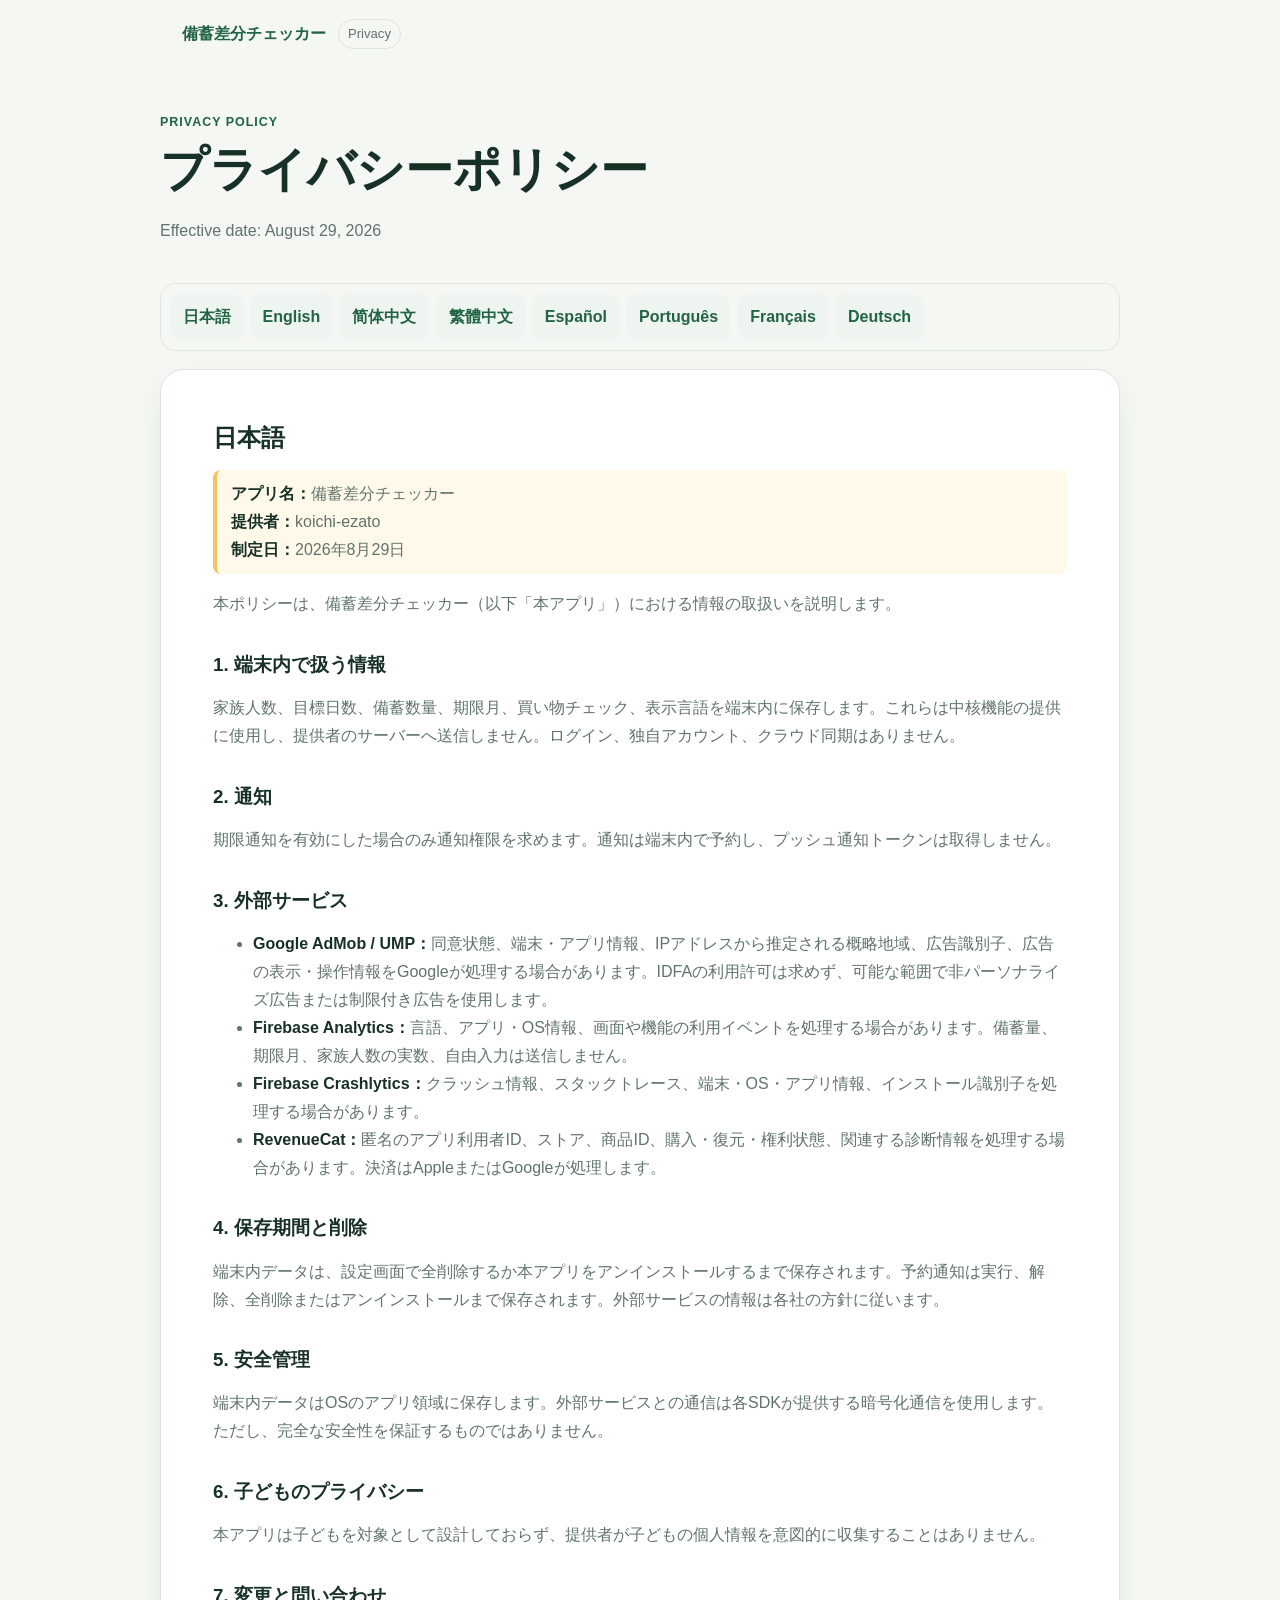
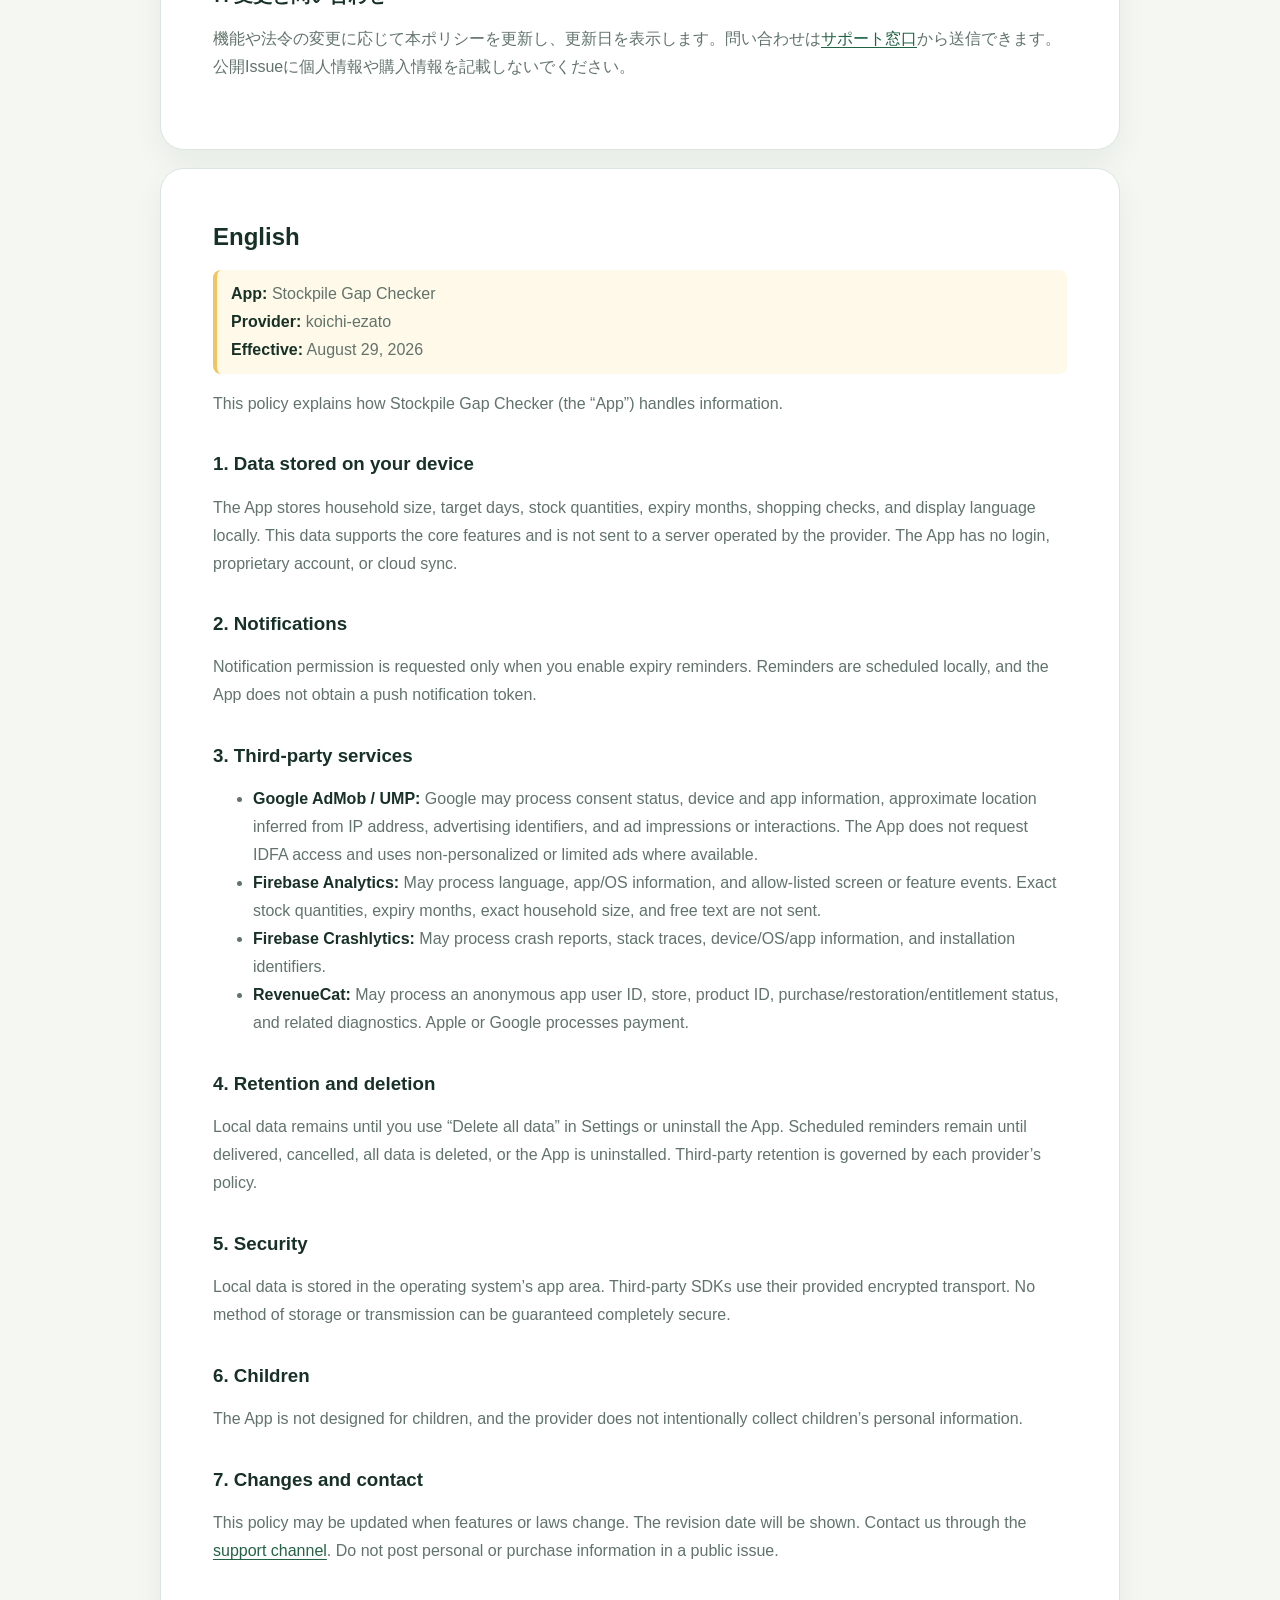
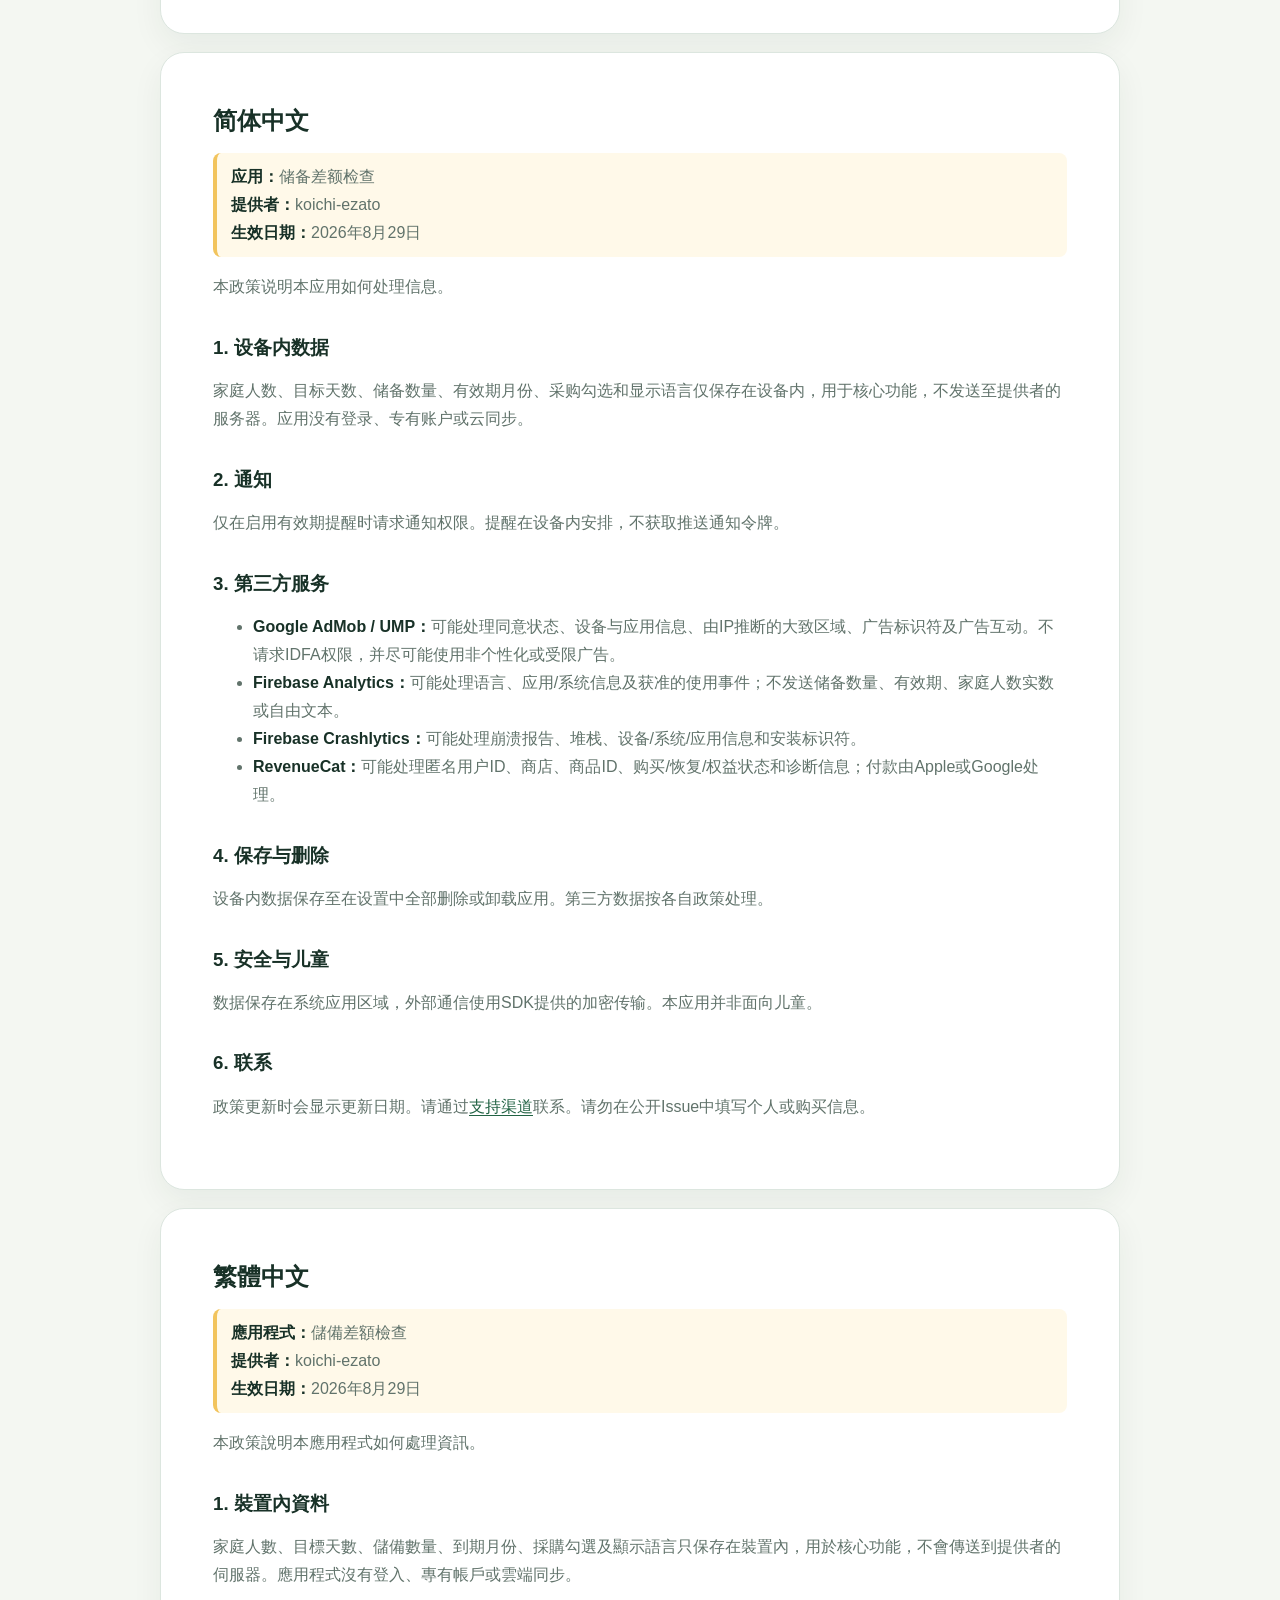
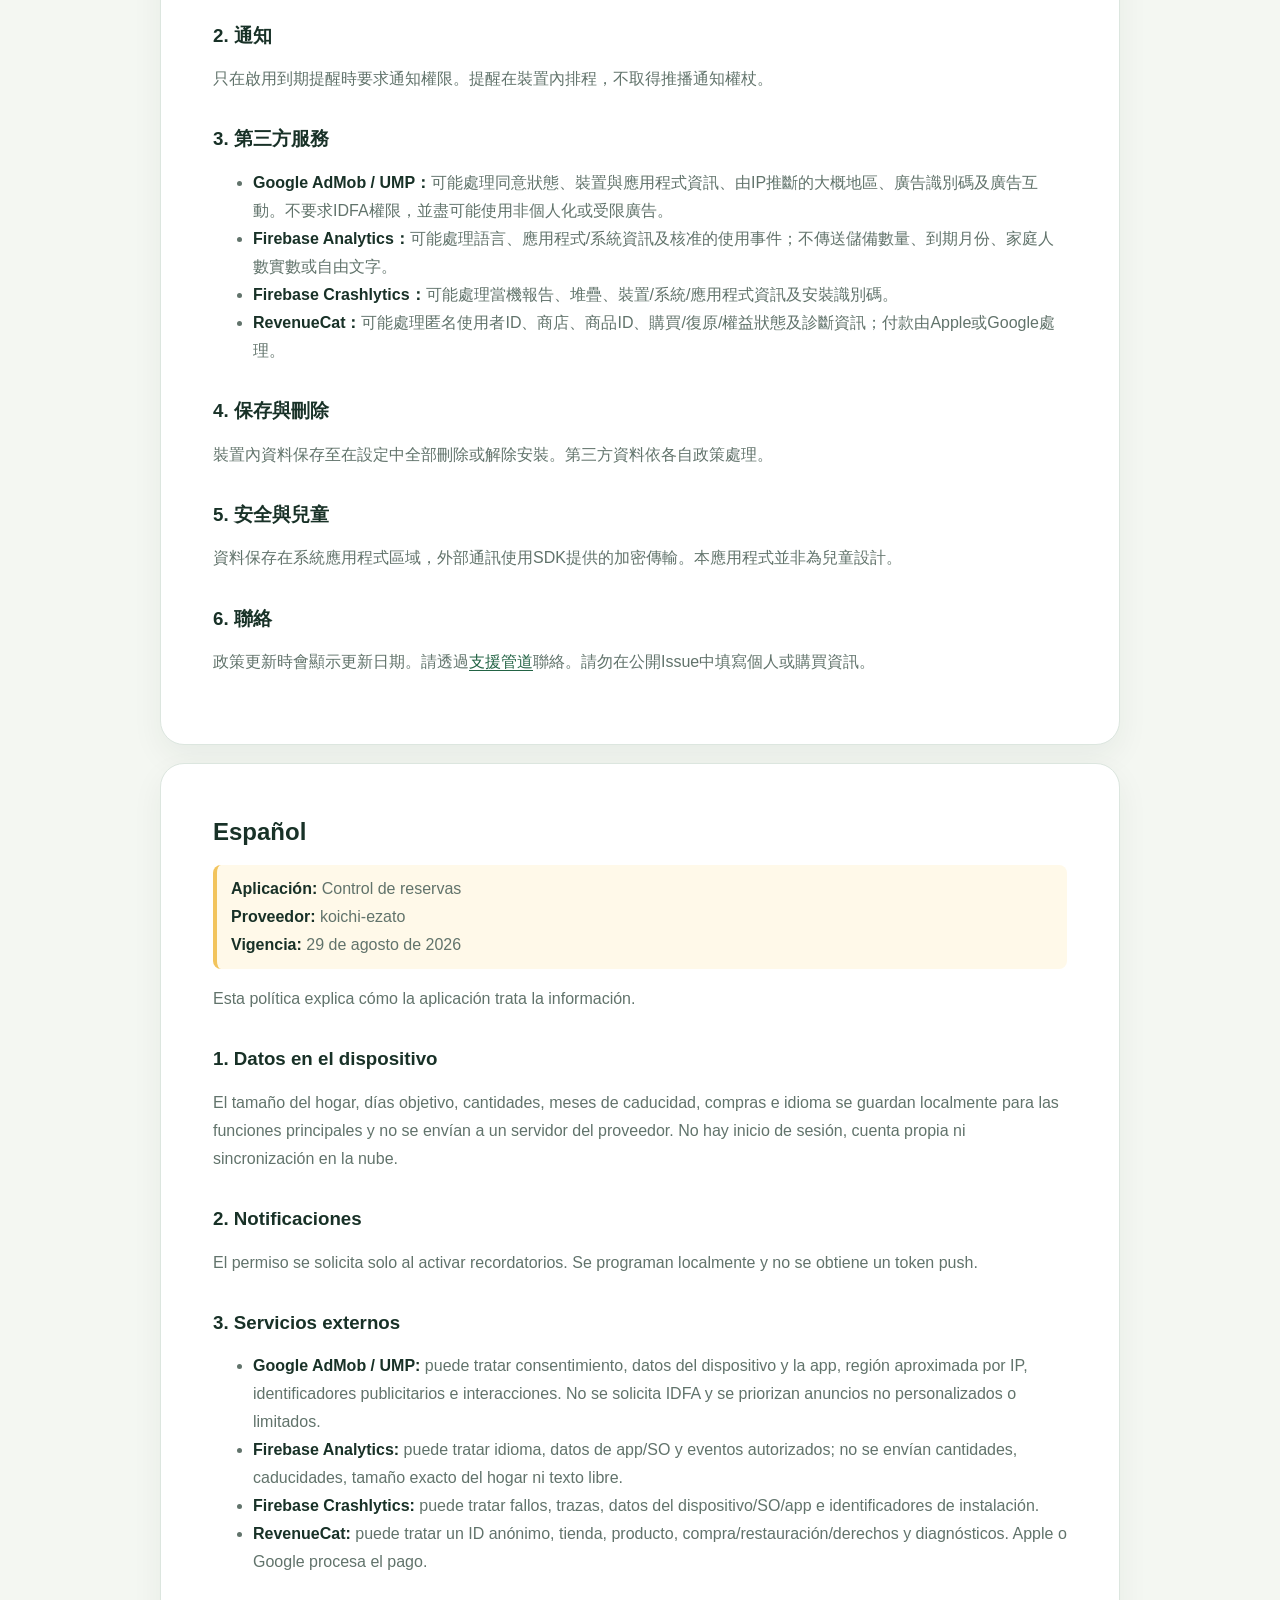
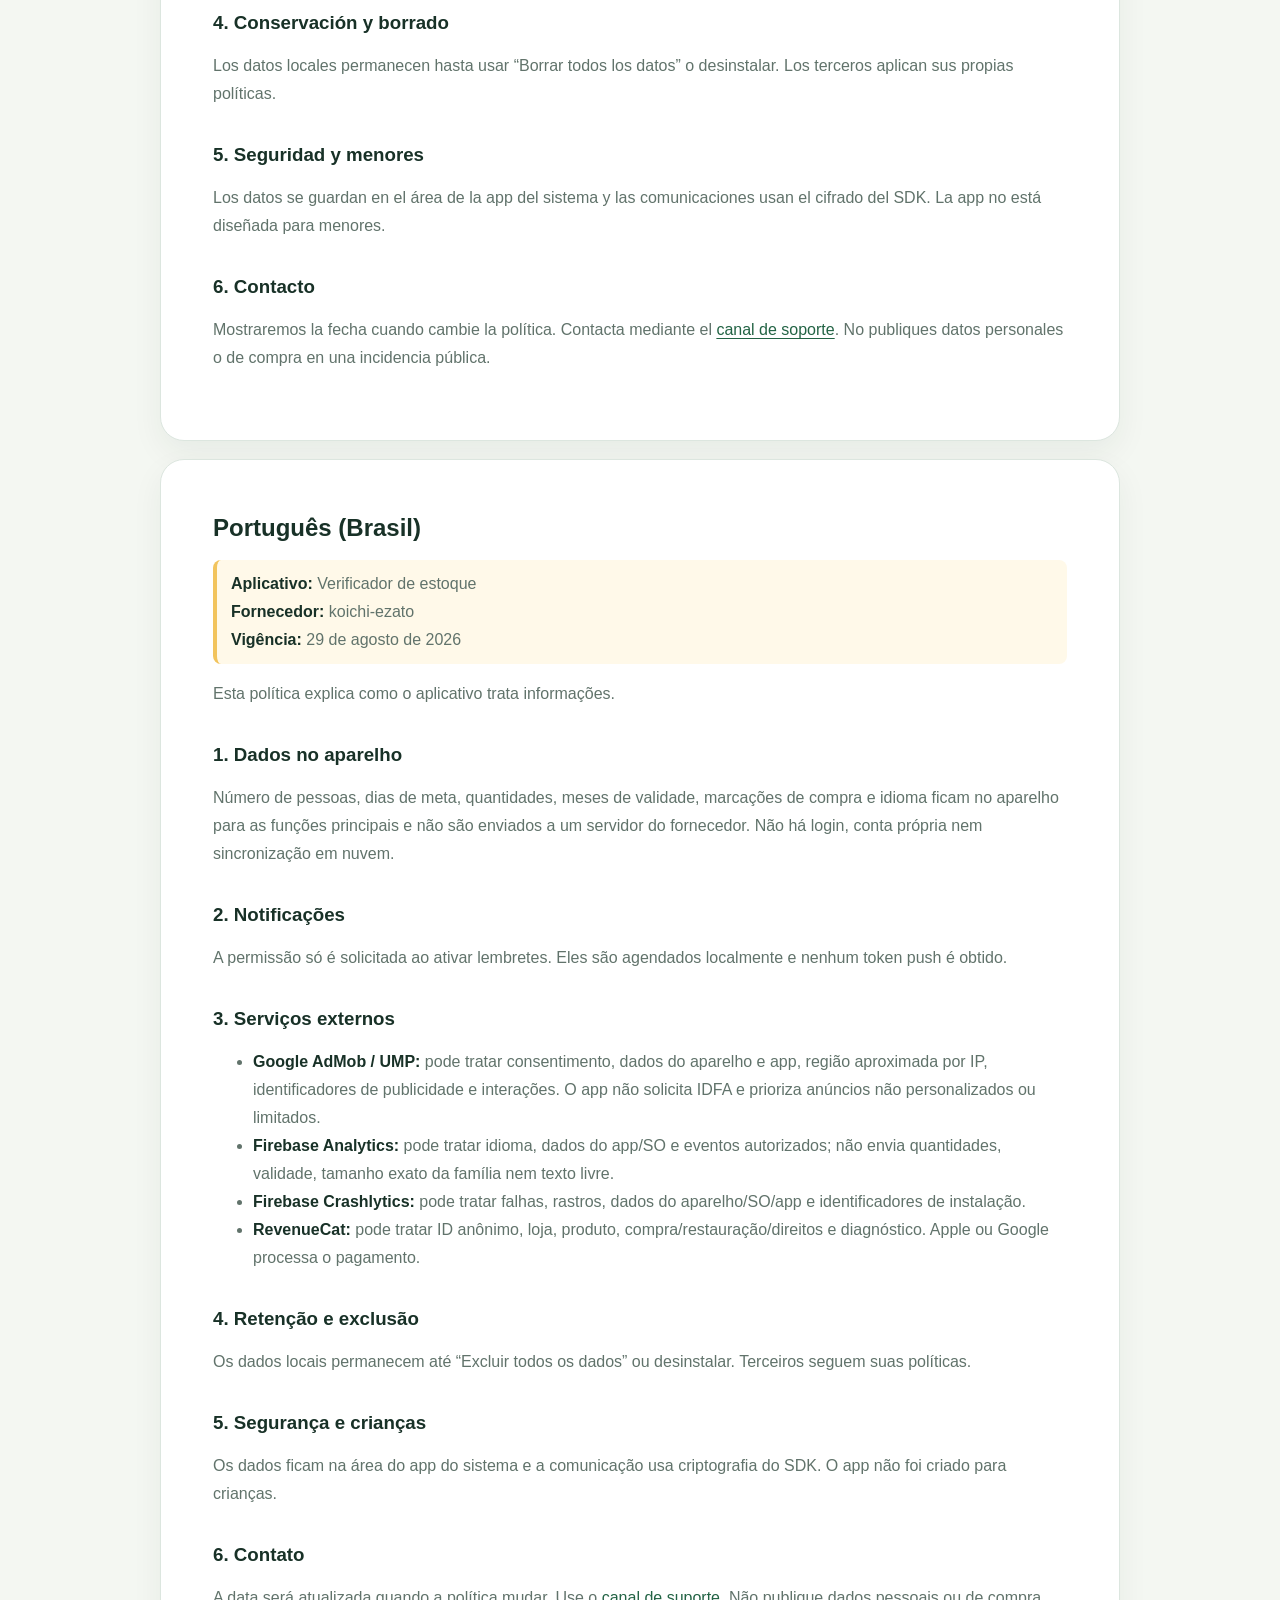
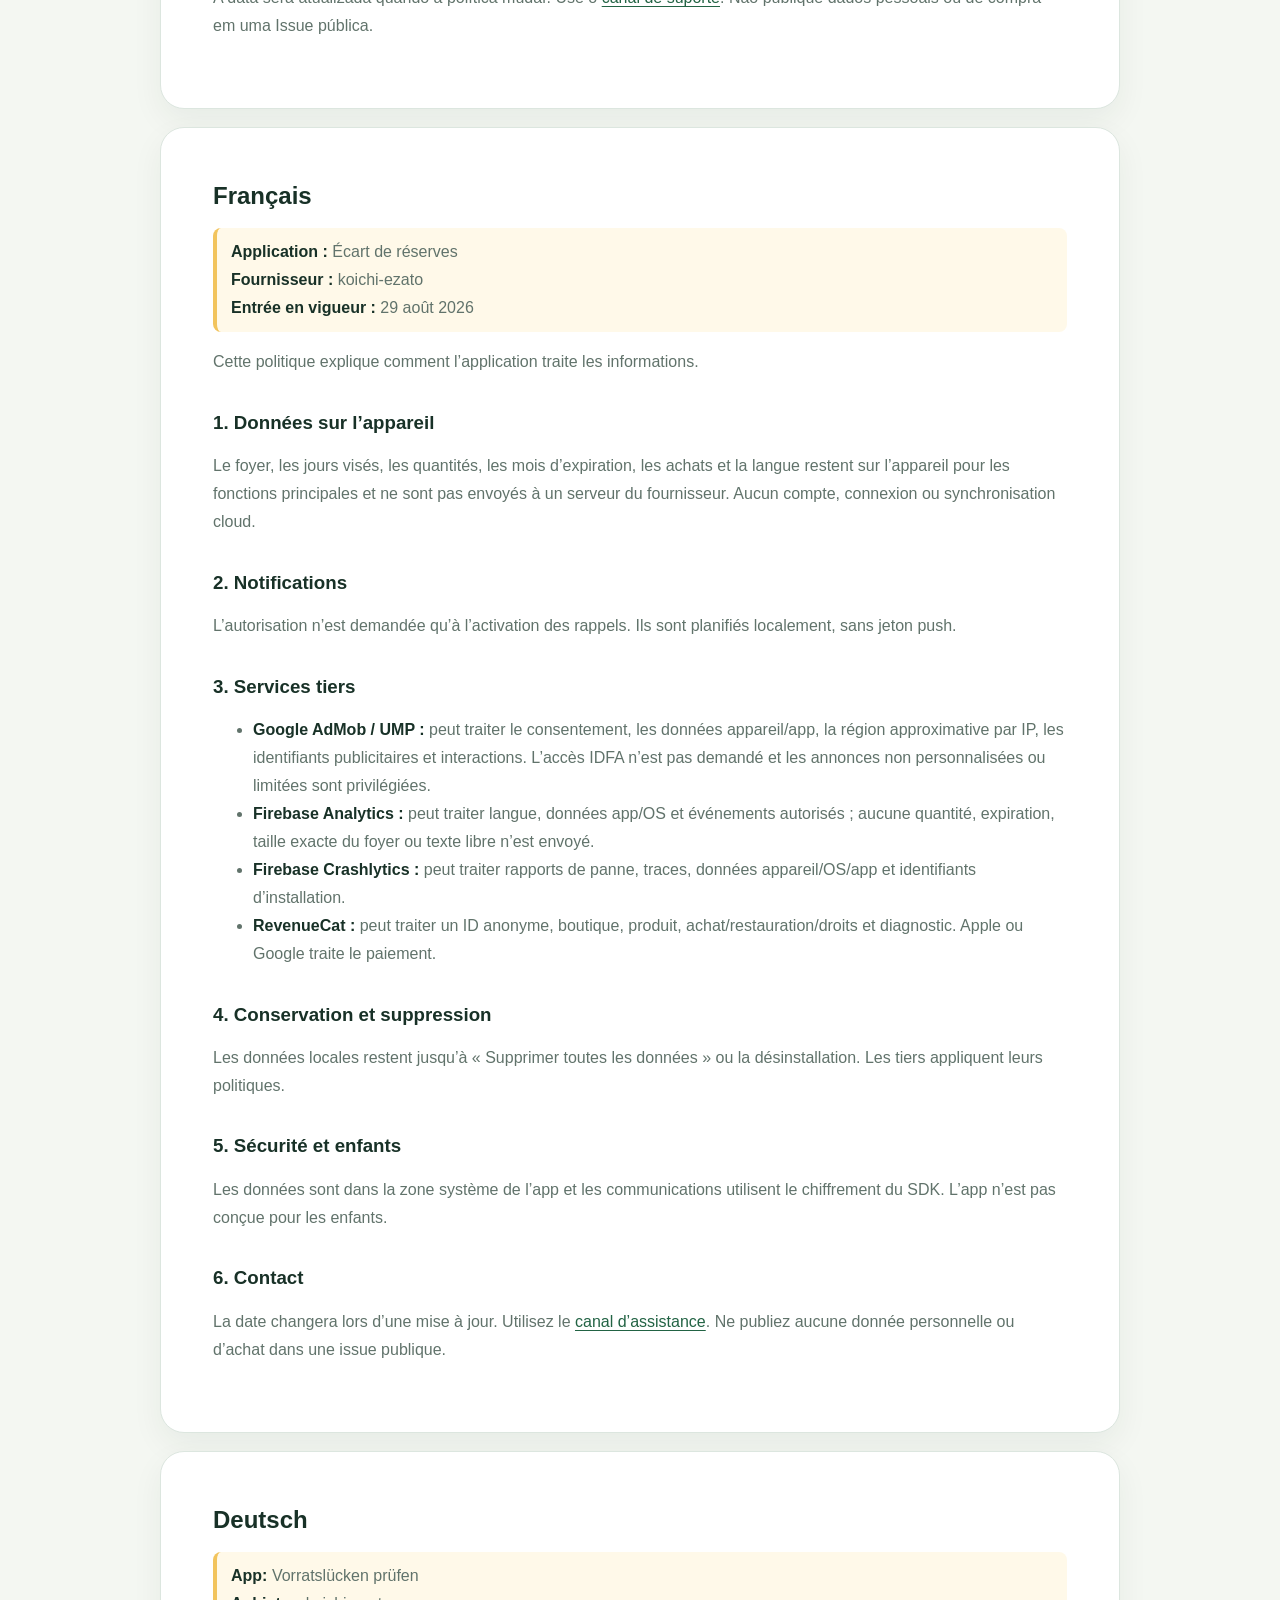
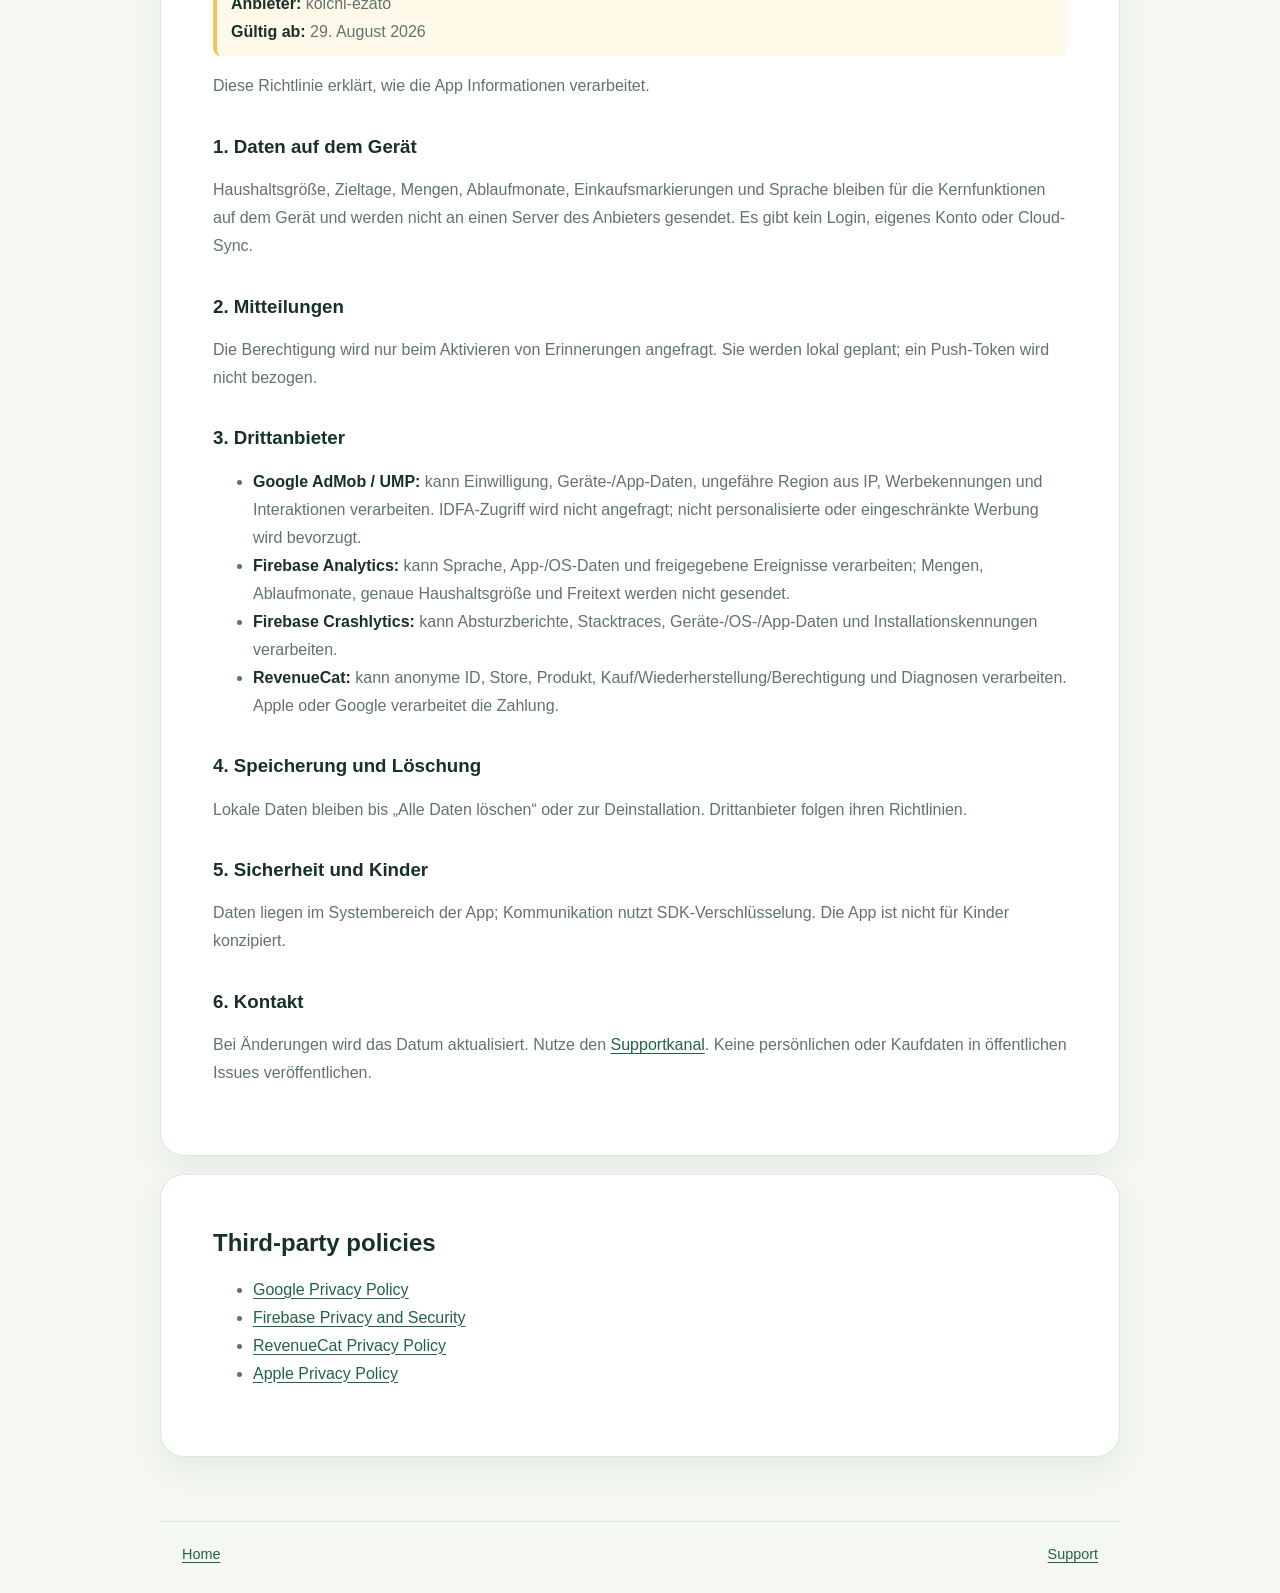
==== privacy/index.html @ a6346bb4 "feat: publish privacy and support pages" ====
<!doctype html>
<html lang="ja">
<head>
  <meta charset="utf-8">
  <meta name="viewport" content="width=device-width, initial-scale=1">
  <meta name="description" content="備蓄差分チェッカーのプライバシーポリシー">
  <title>Privacy Policy | 備蓄差分チェッカー</title>
  <link rel="stylesheet" href="../styles.css">
</head>
<body>
  <header class="site-header"><a class="brand" href="../">備蓄差分チェッカー</a><span class="tag">Privacy</span></header>
  <main class="content">
    <header class="page-head"><p class="eyebrow">Privacy Policy</p><h1>プライバシーポリシー</h1><p>Effective date: August 29, 2026</p></header>
    <nav class="language-nav" aria-label="Language"><a href="#ja">日本語</a><a href="#en">English</a><a href="#zh-hans">简体中文</a><a href="#zh-hant">繁體中文</a><a href="#es">Español</a><a href="#pt-br">Português</a><a href="#fr">Français</a><a href="#de">Deutsch</a></nav>

    <article class="policy" id="ja" lang="ja">
      <h2>日本語</h2><p class="meta"><strong>アプリ名：</strong>備蓄差分チェッカー<br><strong>提供者：</strong>koichi-ezato<br><strong>制定日：</strong>2026年8月29日</p>
      <p>本ポリシーは、備蓄差分チェッカー（以下「本アプリ」）における情報の取扱いを説明します。</p>
      <h3>1. 端末内で扱う情報</h3><p>家族人数、目標日数、備蓄数量、期限月、買い物チェック、表示言語を端末内に保存します。これらは中核機能の提供に使用し、提供者のサーバーへ送信しません。ログイン、独自アカウント、クラウド同期はありません。</p>
      <h3>2. 通知</h3><p>期限通知を有効にした場合のみ通知権限を求めます。通知は端末内で予約し、プッシュ通知トークンは取得しません。</p>
      <h3>3. 外部サービス</h3><ul><li><strong>Google AdMob / UMP：</strong>同意状態、端末・アプリ情報、IPアドレスから推定される概略地域、広告識別子、広告の表示・操作情報をGoogleが処理する場合があります。IDFAの利用許可は求めず、可能な範囲で非パーソナライズ広告または制限付き広告を使用します。</li><li><strong>Firebase Analytics：</strong>言語、アプリ・OS情報、画面や機能の利用イベントを処理する場合があります。備蓄量、期限月、家族人数の実数、自由入力は送信しません。</li><li><strong>Firebase Crashlytics：</strong>クラッシュ情報、スタックトレース、端末・OS・アプリ情報、インストール識別子を処理する場合があります。</li><li><strong>RevenueCat：</strong>匿名のアプリ利用者ID、ストア、商品ID、購入・復元・権利状態、関連する診断情報を処理する場合があります。決済はAppleまたはGoogleが処理します。</li></ul>
      <h3>4. 保存期間と削除</h3><p>端末内データは、設定画面で全削除するか本アプリをアンインストールするまで保存されます。予約通知は実行、解除、全削除またはアンインストールまで保存されます。外部サービスの情報は各社の方針に従います。</p>
      <h3>5. 安全管理</h3><p>端末内データはOSのアプリ領域に保存します。外部サービスとの通信は各SDKが提供する暗号化通信を使用します。ただし、完全な安全性を保証するものではありません。</p>
      <h3>6. 子どものプライバシー</h3><p>本アプリは子どもを対象として設計しておらず、提供者が子どもの個人情報を意図的に収集することはありません。</p>
      <h3>7. 変更と問い合わせ</h3><p>機能や法令の変更に応じて本ポリシーを更新し、更新日を表示します。問い合わせは<a href="https://github.com/koichi-ezato/stockpile-diff-checker-support/issues/new/choose">サポート窓口</a>から送信できます。公開Issueに個人情報や購入情報を記載しないでください。</p>
    </article>

    <article class="policy" id="en" lang="en">
      <h2>English</h2><p class="meta"><strong>App:</strong> Stockpile Gap Checker<br><strong>Provider:</strong> koichi-ezato<br><strong>Effective:</strong> August 29, 2026</p>
      <p>This policy explains how Stockpile Gap Checker (the “App”) handles information.</p>
      <h3>1. Data stored on your device</h3><p>The App stores household size, target days, stock quantities, expiry months, shopping checks, and display language locally. This data supports the core features and is not sent to a server operated by the provider. The App has no login, proprietary account, or cloud sync.</p>
      <h3>2. Notifications</h3><p>Notification permission is requested only when you enable expiry reminders. Reminders are scheduled locally, and the App does not obtain a push notification token.</p>
      <h3>3. Third-party services</h3><ul><li><strong>Google AdMob / UMP:</strong> Google may process consent status, device and app information, approximate location inferred from IP address, advertising identifiers, and ad impressions or interactions. The App does not request IDFA access and uses non-personalized or limited ads where available.</li><li><strong>Firebase Analytics:</strong> May process language, app/OS information, and allow-listed screen or feature events. Exact stock quantities, expiry months, exact household size, and free text are not sent.</li><li><strong>Firebase Crashlytics:</strong> May process crash reports, stack traces, device/OS/app information, and installation identifiers.</li><li><strong>RevenueCat:</strong> May process an anonymous app user ID, store, product ID, purchase/restoration/entitlement status, and related diagnostics. Apple or Google processes payment.</li></ul>
      <h3>4. Retention and deletion</h3><p>Local data remains until you use “Delete all data” in Settings or uninstall the App. Scheduled reminders remain until delivered, cancelled, all data is deleted, or the App is uninstalled. Third-party retention is governed by each provider’s policy.</p>
      <h3>5. Security</h3><p>Local data is stored in the operating system’s app area. Third-party SDKs use their provided encrypted transport. No method of storage or transmission can be guaranteed completely secure.</p>
      <h3>6. Children</h3><p>The App is not designed for children, and the provider does not intentionally collect children’s personal information.</p>
      <h3>7. Changes and contact</h3><p>This policy may be updated when features or laws change. The revision date will be shown. Contact us through the <a href="https://github.com/koichi-ezato/stockpile-diff-checker-support/issues/new/choose">support channel</a>. Do not post personal or purchase information in a public issue.</p>
    </article>

    <article class="policy" id="zh-hans" lang="zh-Hans">
      <h2>简体中文</h2><p class="meta"><strong>应用：</strong>储备差额检查<br><strong>提供者：</strong>koichi-ezato<br><strong>生效日期：</strong>2026年8月29日</p>
      <p>本政策说明本应用如何处理信息。</p><h3>1. 设备内数据</h3><p>家庭人数、目标天数、储备数量、有效期月份、采购勾选和显示语言仅保存在设备内，用于核心功能，不发送至提供者的服务器。应用没有登录、专有账户或云同步。</p><h3>2. 通知</h3><p>仅在启用有效期提醒时请求通知权限。提醒在设备内安排，不获取推送通知令牌。</p><h3>3. 第三方服务</h3><ul><li><strong>Google AdMob / UMP：</strong>可能处理同意状态、设备与应用信息、由IP推断的大致区域、广告标识符及广告互动。不请求IDFA权限，并尽可能使用非个性化或受限广告。</li><li><strong>Firebase Analytics：</strong>可能处理语言、应用/系统信息及获准的使用事件；不发送储备数量、有效期、家庭人数实数或自由文本。</li><li><strong>Firebase Crashlytics：</strong>可能处理崩溃报告、堆栈、设备/系统/应用信息和安装标识符。</li><li><strong>RevenueCat：</strong>可能处理匿名用户ID、商店、商品ID、购买/恢复/权益状态和诊断信息；付款由Apple或Google处理。</li></ul><h3>4. 保存与删除</h3><p>设备内数据保存至在设置中全部删除或卸载应用。第三方数据按各自政策处理。</p><h3>5. 安全与儿童</h3><p>数据保存在系统应用区域，外部通信使用SDK提供的加密传输。本应用并非面向儿童。</p><h3>6. 联系</h3><p>政策更新时会显示更新日期。请通过<a href="https://github.com/koichi-ezato/stockpile-diff-checker-support/issues/new/choose">支持渠道</a>联系。请勿在公开Issue中填写个人或购买信息。</p>
    </article>

    <article class="policy" id="zh-hant" lang="zh-Hant">
      <h2>繁體中文</h2><p class="meta"><strong>應用程式：</strong>儲備差額檢查<br><strong>提供者：</strong>koichi-ezato<br><strong>生效日期：</strong>2026年8月29日</p>
      <p>本政策說明本應用程式如何處理資訊。</p><h3>1. 裝置內資料</h3><p>家庭人數、目標天數、儲備數量、到期月份、採購勾選及顯示語言只保存在裝置內，用於核心功能，不會傳送到提供者的伺服器。應用程式沒有登入、專有帳戶或雲端同步。</p><h3>2. 通知</h3><p>只在啟用到期提醒時要求通知權限。提醒在裝置內排程，不取得推播通知權杖。</p><h3>3. 第三方服務</h3><ul><li><strong>Google AdMob / UMP：</strong>可能處理同意狀態、裝置與應用程式資訊、由IP推斷的大概地區、廣告識別碼及廣告互動。不要求IDFA權限，並盡可能使用非個人化或受限廣告。</li><li><strong>Firebase Analytics：</strong>可能處理語言、應用程式/系統資訊及核准的使用事件；不傳送儲備數量、到期月份、家庭人數實數或自由文字。</li><li><strong>Firebase Crashlytics：</strong>可能處理當機報告、堆疊、裝置/系統/應用程式資訊及安裝識別碼。</li><li><strong>RevenueCat：</strong>可能處理匿名使用者ID、商店、商品ID、購買/復原/權益狀態及診斷資訊；付款由Apple或Google處理。</li></ul><h3>4. 保存與刪除</h3><p>裝置內資料保存至在設定中全部刪除或解除安裝。第三方資料依各自政策處理。</p><h3>5. 安全與兒童</h3><p>資料保存在系統應用程式區域，外部通訊使用SDK提供的加密傳輸。本應用程式並非為兒童設計。</p><h3>6. 聯絡</h3><p>政策更新時會顯示更新日期。請透過<a href="https://github.com/koichi-ezato/stockpile-diff-checker-support/issues/new/choose">支援管道</a>聯絡。請勿在公開Issue中填寫個人或購買資訊。</p>
    </article>

    <article class="policy" id="es" lang="es">
      <h2>Español</h2><p class="meta"><strong>Aplicación:</strong> Control de reservas<br><strong>Proveedor:</strong> koichi-ezato<br><strong>Vigencia:</strong> 29 de agosto de 2026</p>
      <p>Esta política explica cómo la aplicación trata la información.</p><h3>1. Datos en el dispositivo</h3><p>El tamaño del hogar, días objetivo, cantidades, meses de caducidad, compras e idioma se guardan localmente para las funciones principales y no se envían a un servidor del proveedor. No hay inicio de sesión, cuenta propia ni sincronización en la nube.</p><h3>2. Notificaciones</h3><p>El permiso se solicita solo al activar recordatorios. Se programan localmente y no se obtiene un token push.</p><h3>3. Servicios externos</h3><ul><li><strong>Google AdMob / UMP:</strong> puede tratar consentimiento, datos del dispositivo y la app, región aproximada por IP, identificadores publicitarios e interacciones. No se solicita IDFA y se priorizan anuncios no personalizados o limitados.</li><li><strong>Firebase Analytics:</strong> puede tratar idioma, datos de app/SO y eventos autorizados; no se envían cantidades, caducidades, tamaño exacto del hogar ni texto libre.</li><li><strong>Firebase Crashlytics:</strong> puede tratar fallos, trazas, datos del dispositivo/SO/app e identificadores de instalación.</li><li><strong>RevenueCat:</strong> puede tratar un ID anónimo, tienda, producto, compra/restauración/derechos y diagnósticos. Apple o Google procesa el pago.</li></ul><h3>4. Conservación y borrado</h3><p>Los datos locales permanecen hasta usar “Borrar todos los datos” o desinstalar. Los terceros aplican sus propias políticas.</p><h3>5. Seguridad y menores</h3><p>Los datos se guardan en el área de la app del sistema y las comunicaciones usan el cifrado del SDK. La app no está diseñada para menores.</p><h3>6. Contacto</h3><p>Mostraremos la fecha cuando cambie la política. Contacta mediante el <a href="https://github.com/koichi-ezato/stockpile-diff-checker-support/issues/new/choose">canal de soporte</a>. No publiques datos personales o de compra en una incidencia pública.</p>
    </article>

    <article class="policy" id="pt-br" lang="pt-BR">
      <h2>Português (Brasil)</h2><p class="meta"><strong>Aplicativo:</strong> Verificador de estoque<br><strong>Fornecedor:</strong> koichi-ezato<br><strong>Vigência:</strong> 29 de agosto de 2026</p>
      <p>Esta política explica como o aplicativo trata informações.</p><h3>1. Dados no aparelho</h3><p>Número de pessoas, dias de meta, quantidades, meses de validade, marcações de compra e idioma ficam no aparelho para as funções principais e não são enviados a um servidor do fornecedor. Não há login, conta própria nem sincronização em nuvem.</p><h3>2. Notificações</h3><p>A permissão só é solicitada ao ativar lembretes. Eles são agendados localmente e nenhum token push é obtido.</p><h3>3. Serviços externos</h3><ul><li><strong>Google AdMob / UMP:</strong> pode tratar consentimento, dados do aparelho e app, região aproximada por IP, identificadores de publicidade e interações. O app não solicita IDFA e prioriza anúncios não personalizados ou limitados.</li><li><strong>Firebase Analytics:</strong> pode tratar idioma, dados do app/SO e eventos autorizados; não envia quantidades, validade, tamanho exato da família nem texto livre.</li><li><strong>Firebase Crashlytics:</strong> pode tratar falhas, rastros, dados do aparelho/SO/app e identificadores de instalação.</li><li><strong>RevenueCat:</strong> pode tratar ID anônimo, loja, produto, compra/restauração/direitos e diagnóstico. Apple ou Google processa o pagamento.</li></ul><h3>4. Retenção e exclusão</h3><p>Os dados locais permanecem até “Excluir todos os dados” ou desinstalar. Terceiros seguem suas políticas.</p><h3>5. Segurança e crianças</h3><p>Os dados ficam na área do app do sistema e a comunicação usa criptografia do SDK. O app não foi criado para crianças.</p><h3>6. Contato</h3><p>A data será atualizada quando a política mudar. Use o <a href="https://github.com/koichi-ezato/stockpile-diff-checker-support/issues/new/choose">canal de suporte</a>. Não publique dados pessoais ou de compra em uma Issue pública.</p>
    </article>

    <article class="policy" id="fr" lang="fr">
      <h2>Français</h2><p class="meta"><strong>Application :</strong> Écart de réserves<br><strong>Fournisseur :</strong> koichi-ezato<br><strong>Entrée en vigueur :</strong> 29 août 2026</p>
      <p>Cette politique explique comment l’application traite les informations.</p><h3>1. Données sur l’appareil</h3><p>Le foyer, les jours visés, les quantités, les mois d’expiration, les achats et la langue restent sur l’appareil pour les fonctions principales et ne sont pas envoyés à un serveur du fournisseur. Aucun compte, connexion ou synchronisation cloud.</p><h3>2. Notifications</h3><p>L’autorisation n’est demandée qu’à l’activation des rappels. Ils sont planifiés localement, sans jeton push.</p><h3>3. Services tiers</h3><ul><li><strong>Google AdMob / UMP :</strong> peut traiter le consentement, les données appareil/app, la région approximative par IP, les identifiants publicitaires et interactions. L’accès IDFA n’est pas demandé et les annonces non personnalisées ou limitées sont privilégiées.</li><li><strong>Firebase Analytics :</strong> peut traiter langue, données app/OS et événements autorisés ; aucune quantité, expiration, taille exacte du foyer ou texte libre n’est envoyé.</li><li><strong>Firebase Crashlytics :</strong> peut traiter rapports de panne, traces, données appareil/OS/app et identifiants d’installation.</li><li><strong>RevenueCat :</strong> peut traiter un ID anonyme, boutique, produit, achat/restauration/droits et diagnostic. Apple ou Google traite le paiement.</li></ul><h3>4. Conservation et suppression</h3><p>Les données locales restent jusqu’à « Supprimer toutes les données » ou la désinstallation. Les tiers appliquent leurs politiques.</p><h3>5. Sécurité et enfants</h3><p>Les données sont dans la zone système de l’app et les communications utilisent le chiffrement du SDK. L’app n’est pas conçue pour les enfants.</p><h3>6. Contact</h3><p>La date changera lors d’une mise à jour. Utilisez le <a href="https://github.com/koichi-ezato/stockpile-diff-checker-support/issues/new/choose">canal d’assistance</a>. Ne publiez aucune donnée personnelle ou d’achat dans une issue publique.</p>
    </article>

    <article class="policy" id="de" lang="de">
      <h2>Deutsch</h2><p class="meta"><strong>App:</strong> Vorratslücken prüfen<br><strong>Anbieter:</strong> koichi-ezato<br><strong>Gültig ab:</strong> 29. August 2026</p>
      <p>Diese Richtlinie erklärt, wie die App Informationen verarbeitet.</p><h3>1. Daten auf dem Gerät</h3><p>Haushaltsgröße, Zieltage, Mengen, Ablaufmonate, Einkaufsmarkierungen und Sprache bleiben für die Kernfunktionen auf dem Gerät und werden nicht an einen Server des Anbieters gesendet. Es gibt kein Login, eigenes Konto oder Cloud-Sync.</p><h3>2. Mitteilungen</h3><p>Die Berechtigung wird nur beim Aktivieren von Erinnerungen angefragt. Sie werden lokal geplant; ein Push-Token wird nicht bezogen.</p><h3>3. Drittanbieter</h3><ul><li><strong>Google AdMob / UMP:</strong> kann Einwilligung, Geräte-/App-Daten, ungefähre Region aus IP, Werbekennungen und Interaktionen verarbeiten. IDFA-Zugriff wird nicht angefragt; nicht personalisierte oder eingeschränkte Werbung wird bevorzugt.</li><li><strong>Firebase Analytics:</strong> kann Sprache, App-/OS-Daten und freigegebene Ereignisse verarbeiten; Mengen, Ablaufmonate, genaue Haushaltsgröße und Freitext werden nicht gesendet.</li><li><strong>Firebase Crashlytics:</strong> kann Absturzberichte, Stacktraces, Geräte-/OS-/App-Daten und Installationskennungen verarbeiten.</li><li><strong>RevenueCat:</strong> kann anonyme ID, Store, Produkt, Kauf/Wiederherstellung/Berechtigung und Diagnosen verarbeiten. Apple oder Google verarbeitet die Zahlung.</li></ul><h3>4. Speicherung und Löschung</h3><p>Lokale Daten bleiben bis „Alle Daten löschen“ oder zur Deinstallation. Drittanbieter folgen ihren Richtlinien.</p><h3>5. Sicherheit und Kinder</h3><p>Daten liegen im Systembereich der App; Kommunikation nutzt SDK-Verschlüsselung. Die App ist nicht für Kinder konzipiert.</p><h3>6. Kontakt</h3><p>Bei Änderungen wird das Datum aktualisiert. Nutze den <a href="https://github.com/koichi-ezato/stockpile-diff-checker-support/issues/new/choose">Supportkanal</a>. Keine persönlichen oder Kaufdaten in öffentlichen Issues veröffentlichen.</p>
    </article>

    <section class="card"><h2>Third-party policies</h2><ul><li><a href="https://policies.google.com/privacy">Google Privacy Policy</a></li><li><a href="https://firebase.google.com/support/privacy">Firebase Privacy and Security</a></li><li><a href="https://www.revenuecat.com/privacy">RevenueCat Privacy Policy</a></li><li><a href="https://www.apple.com/legal/privacy/">Apple Privacy Policy</a></li></ul></section>
  </main>
  <footer><a href="../">Home</a><a href="../support/">Support</a></footer>
</body>
</html>
---- styles.css ----
:root { color-scheme: light; --bg:#f4f7f2; --surface:#fff; --text:#183127; --muted:#61736b; --primary:#226344; --primary-dark:#174b33; --border:#dce6df; --accent:#f2c45d; --danger:#9b3434; }
* { box-sizing:border-box; }
html { scroll-behavior:smooth; }
body { margin:0; font-family:-apple-system,BlinkMacSystemFont,"Segoe UI","Noto Sans JP",sans-serif; color:var(--text); background:var(--bg); line-height:1.75; }
a { color:var(--primary); text-underline-offset:3px; }
.site-header { min-height:68px; display:flex; align-items:center; gap:12px; max-width:960px; margin:auto; padding:0 22px; }
.brand { color:var(--primary); font-weight:900; text-decoration:none; }
.tag { color:var(--muted); font-size:.82rem; padding:3px 9px; border:1px solid var(--border); border-radius:999px; }
.hero,.content { width:min(960px,calc(100% - 32px)); margin:22px auto 64px; display:grid; gap:18px; }
.hero-card,.card,.policy { background:var(--surface); border:1px solid var(--border); border-radius:24px; padding:clamp(22px,5vw,52px); box-shadow:0 12px 32px rgba(23,58,41,.06); }
.hero-card { background:linear-gradient(145deg,#fff 45%,#e8f2eb); }
.eyebrow { margin:0 0 6px; color:var(--primary); font-weight:900; letter-spacing:.08em; text-transform:uppercase; font-size:.78rem; }
h1 { margin:.1em 0 .35em; line-height:1.25; font-size:clamp(2rem,6vw,3.5rem); }
h2 { margin:0 0 .65em; line-height:1.35; }
h3 { margin:1.8em 0 .35em; line-height:1.4; }
p,li { color:var(--muted); }
strong { color:var(--text); }
.actions { display:flex; flex-wrap:wrap; gap:12px; margin-top:26px; }
.button { display:inline-flex; min-height:48px; align-items:center; justify-content:center; padding:8px 18px; border:1px solid var(--primary); border-radius:14px; font-weight:800; text-decoration:none; }
.button.primary { color:#fff; background:var(--primary); }
.button:hover { transform:translateY(-1px); }
.language-grid { display:grid; grid-template-columns:repeat(auto-fit,minmax(160px,1fr)); gap:10px; }
.language-grid a,.language-nav a { padding:9px 12px; background:#eef5f0; border-radius:10px; text-decoration:none; font-weight:700; }
.page-head { padding:22px 0 4px; }
.page-head h1 { font-size:clamp(1.9rem,5vw,3rem); }
.language-nav { display:flex; flex-wrap:wrap; gap:8px; position:sticky; top:8px; z-index:2; padding:10px; background:rgba(244,247,242,.94); border:1px solid var(--border); border-radius:16px; backdrop-filter:blur(12px); }
.policy { scroll-margin-top:92px; }
.policy .meta { padding:10px 14px; border-left:4px solid var(--accent); background:#fff9e9; border-radius:8px; }
.notice { padding:14px 16px; border:1px solid #e9d38e; background:#fff9e9; border-radius:12px; }
.warning { color:var(--danger); }
code { background:#eef2ef; border-radius:5px; padding:2px 5px; }
footer { min-height:72px; max-width:960px; margin:auto; padding:20px 22px; border-top:1px solid var(--border); display:flex; justify-content:space-between; gap:16px; color:var(--muted); font-size:.9rem; }
@media (max-width:560px) { .hero,.content { width:min(100% - 20px,960px); margin-top:10px; } .hero-card,.card,.policy { border-radius:18px; padding:20px; } .language-nav { position:static; } footer { flex-direction:column; } }
@media (prefers-reduced-motion:reduce) { html { scroll-behavior:auto; } .button:hover { transform:none; } }
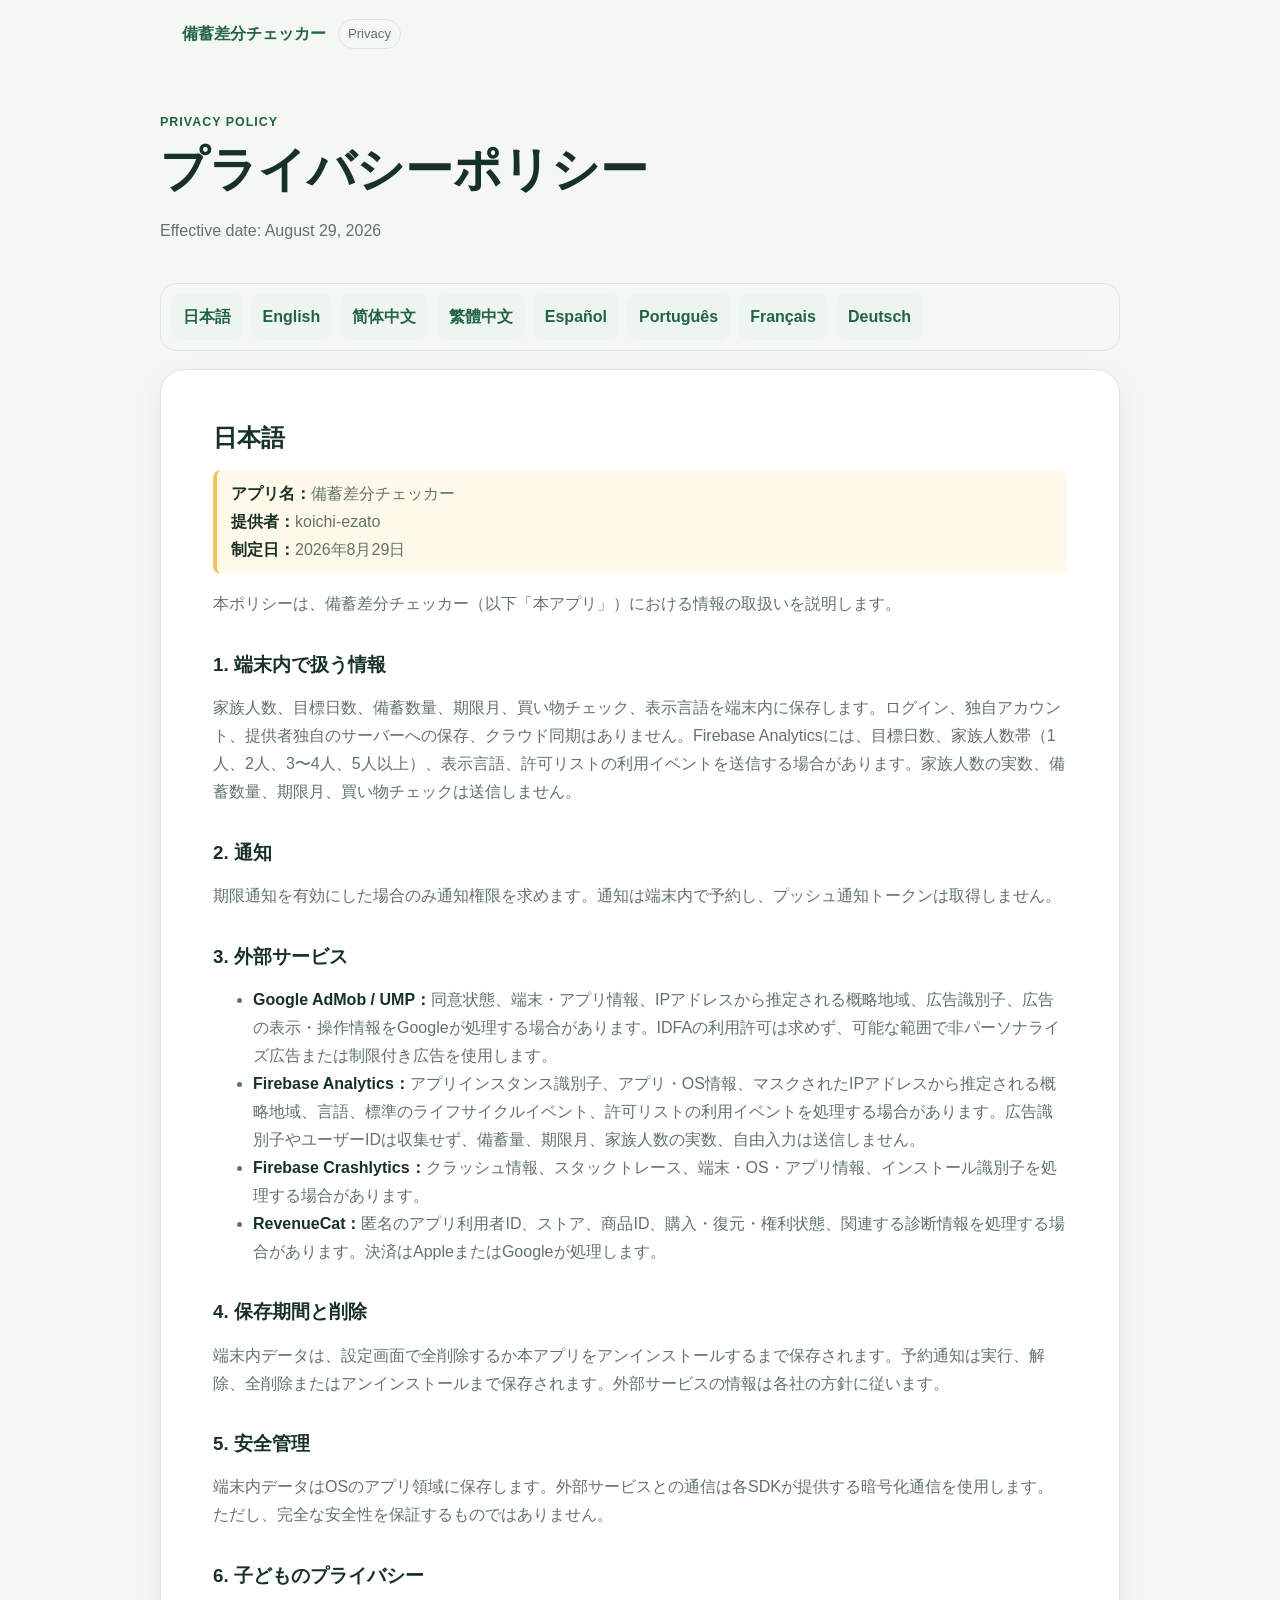
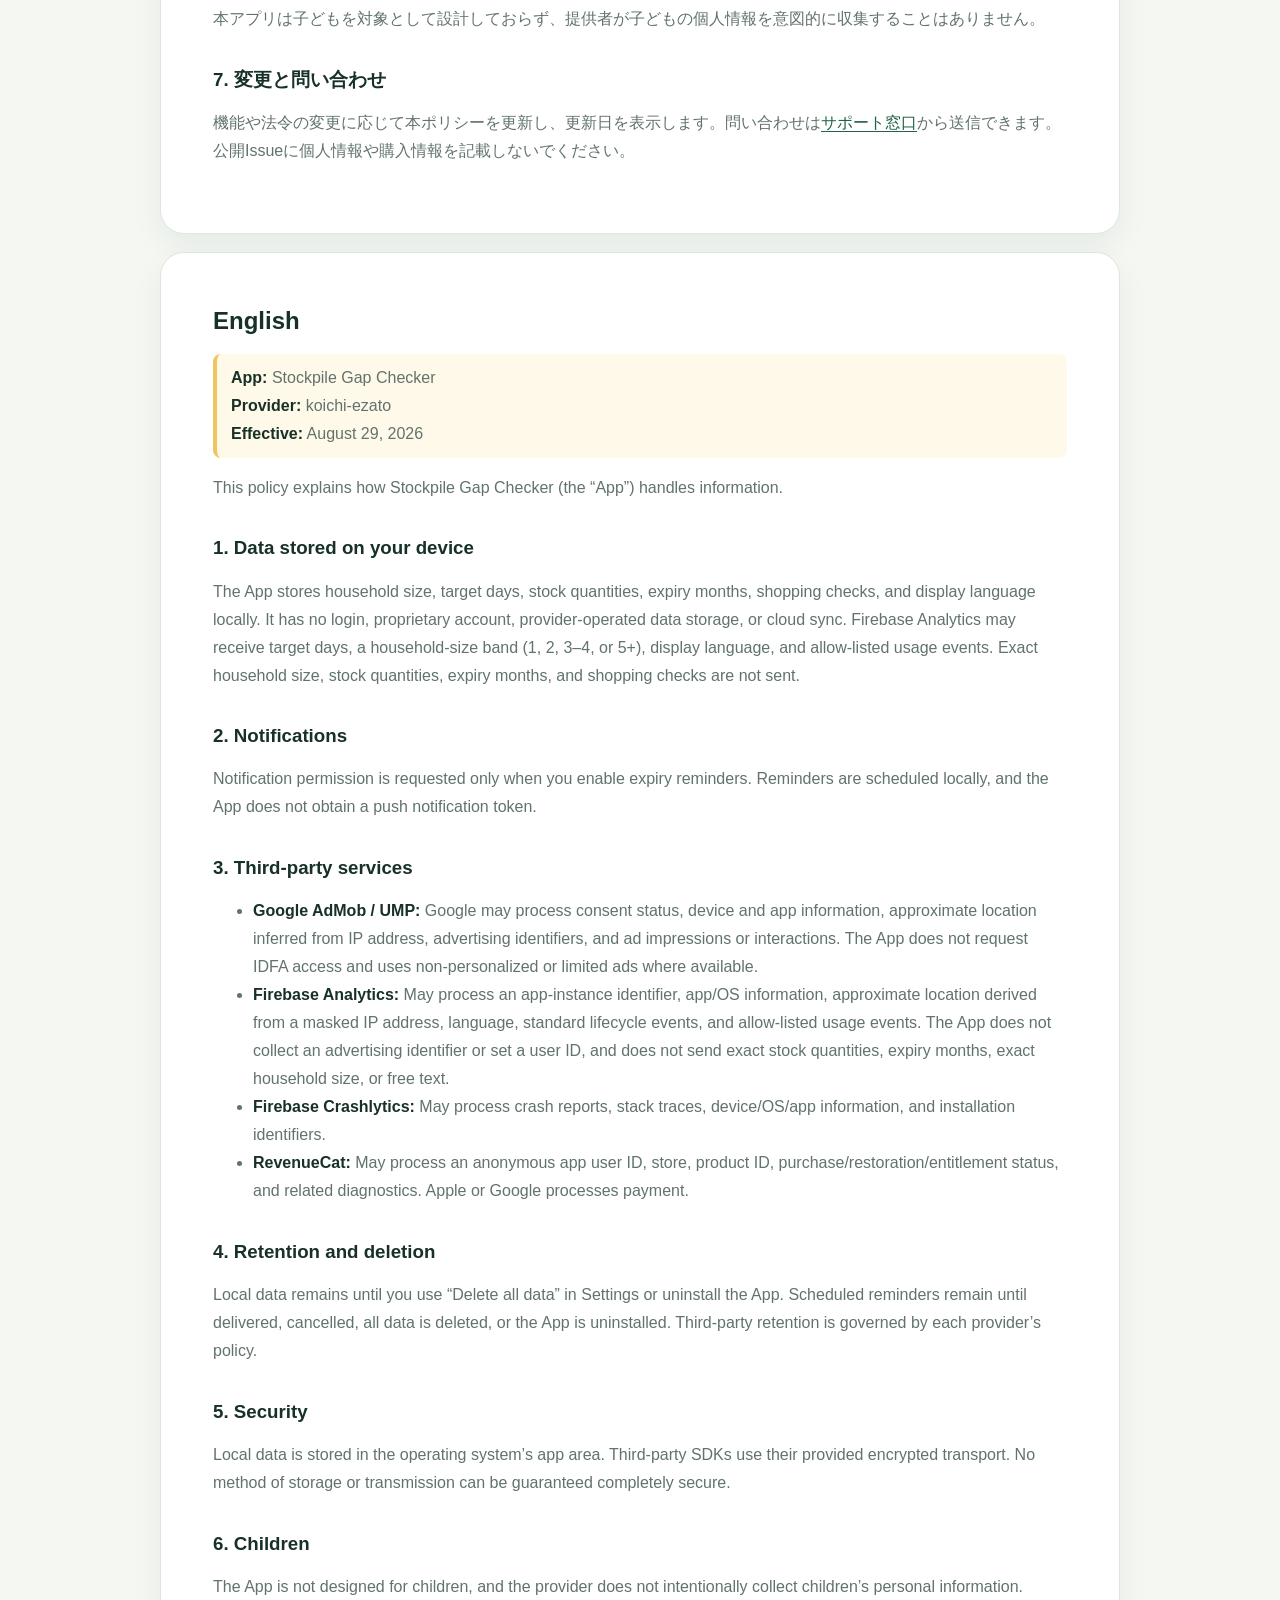
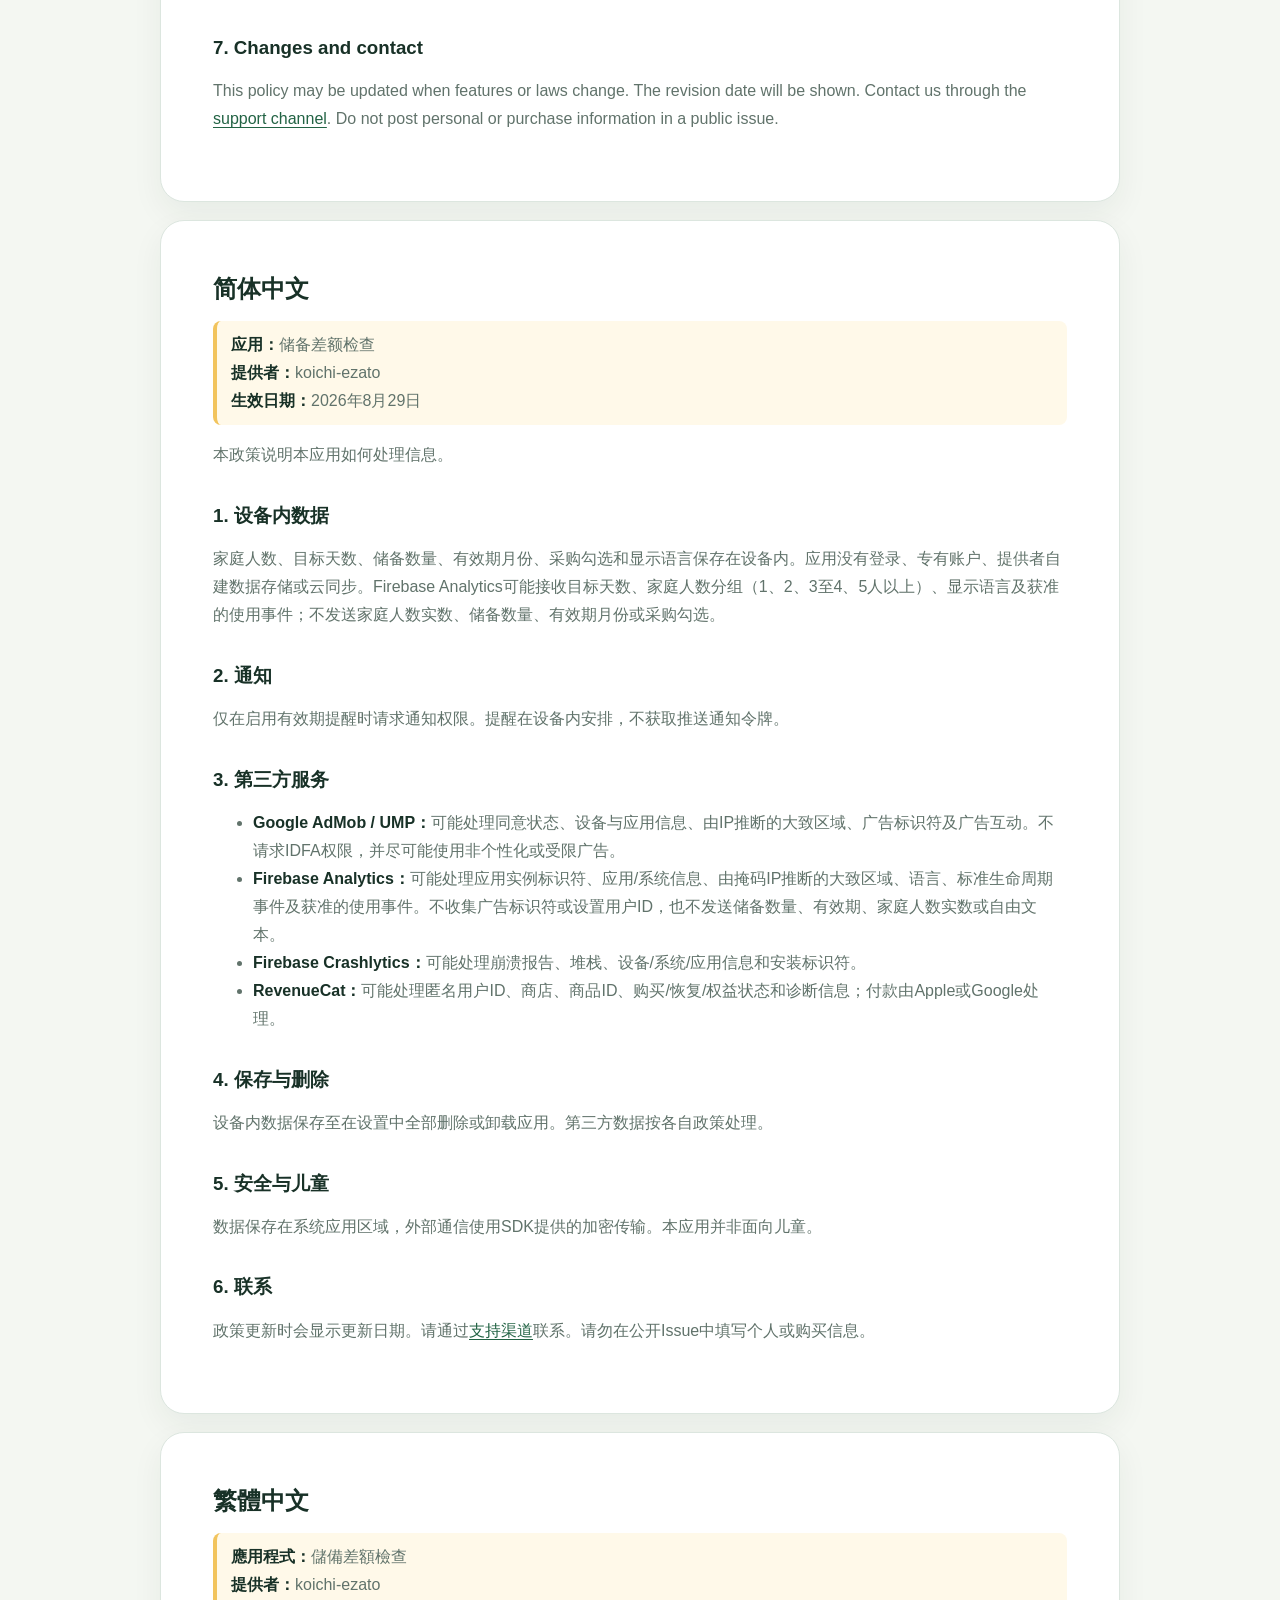
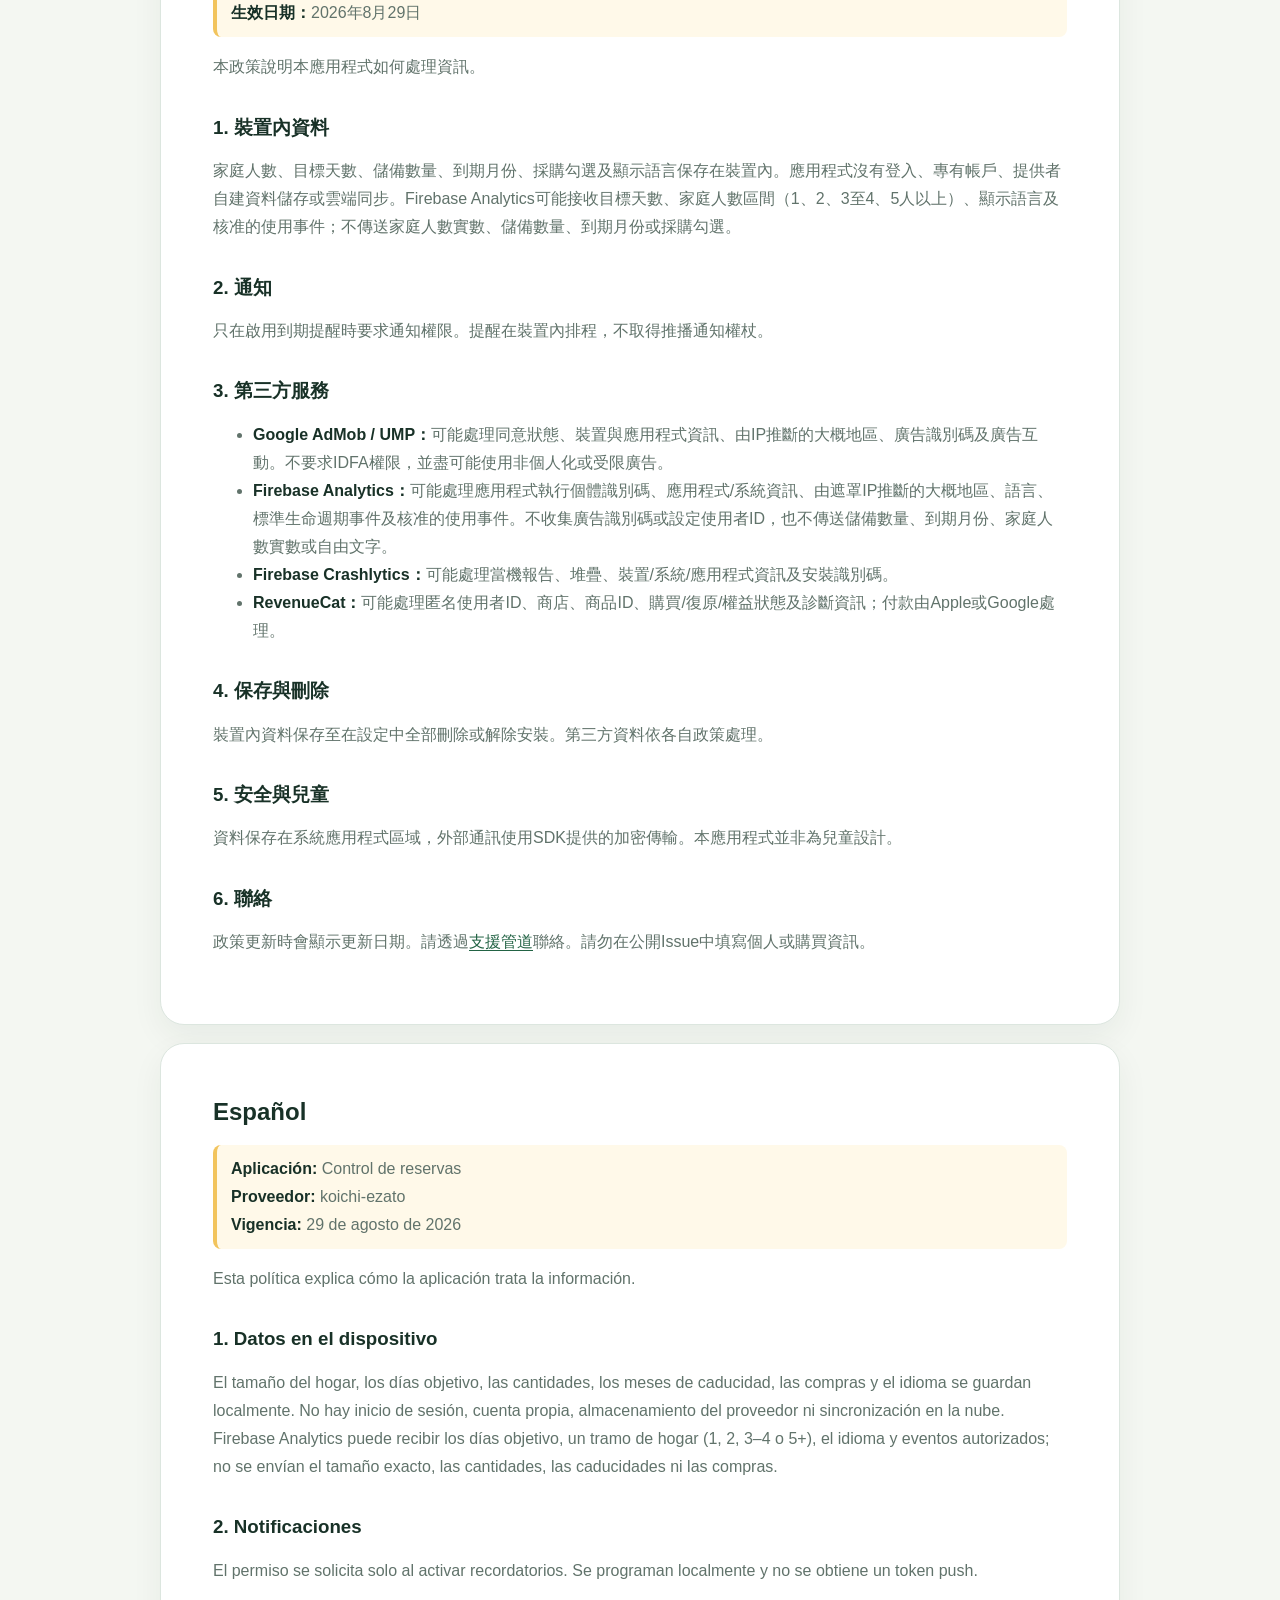
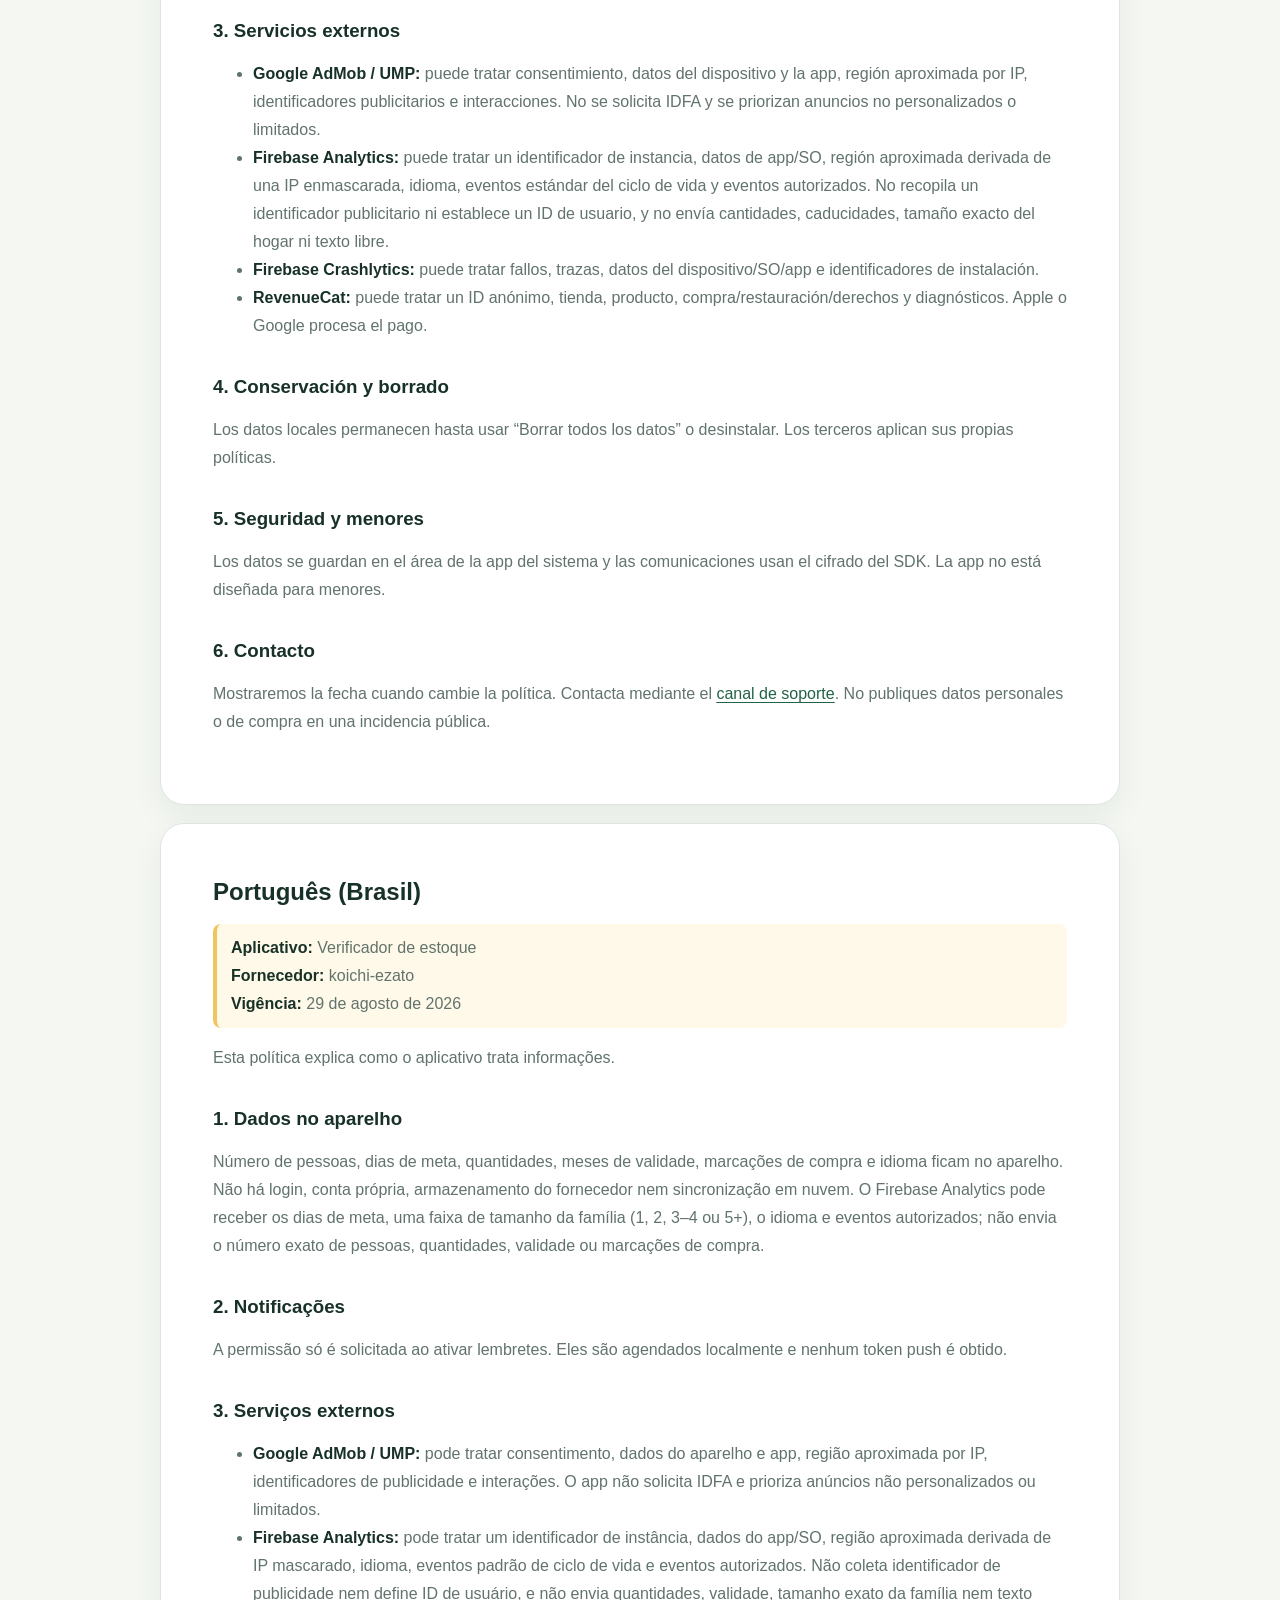
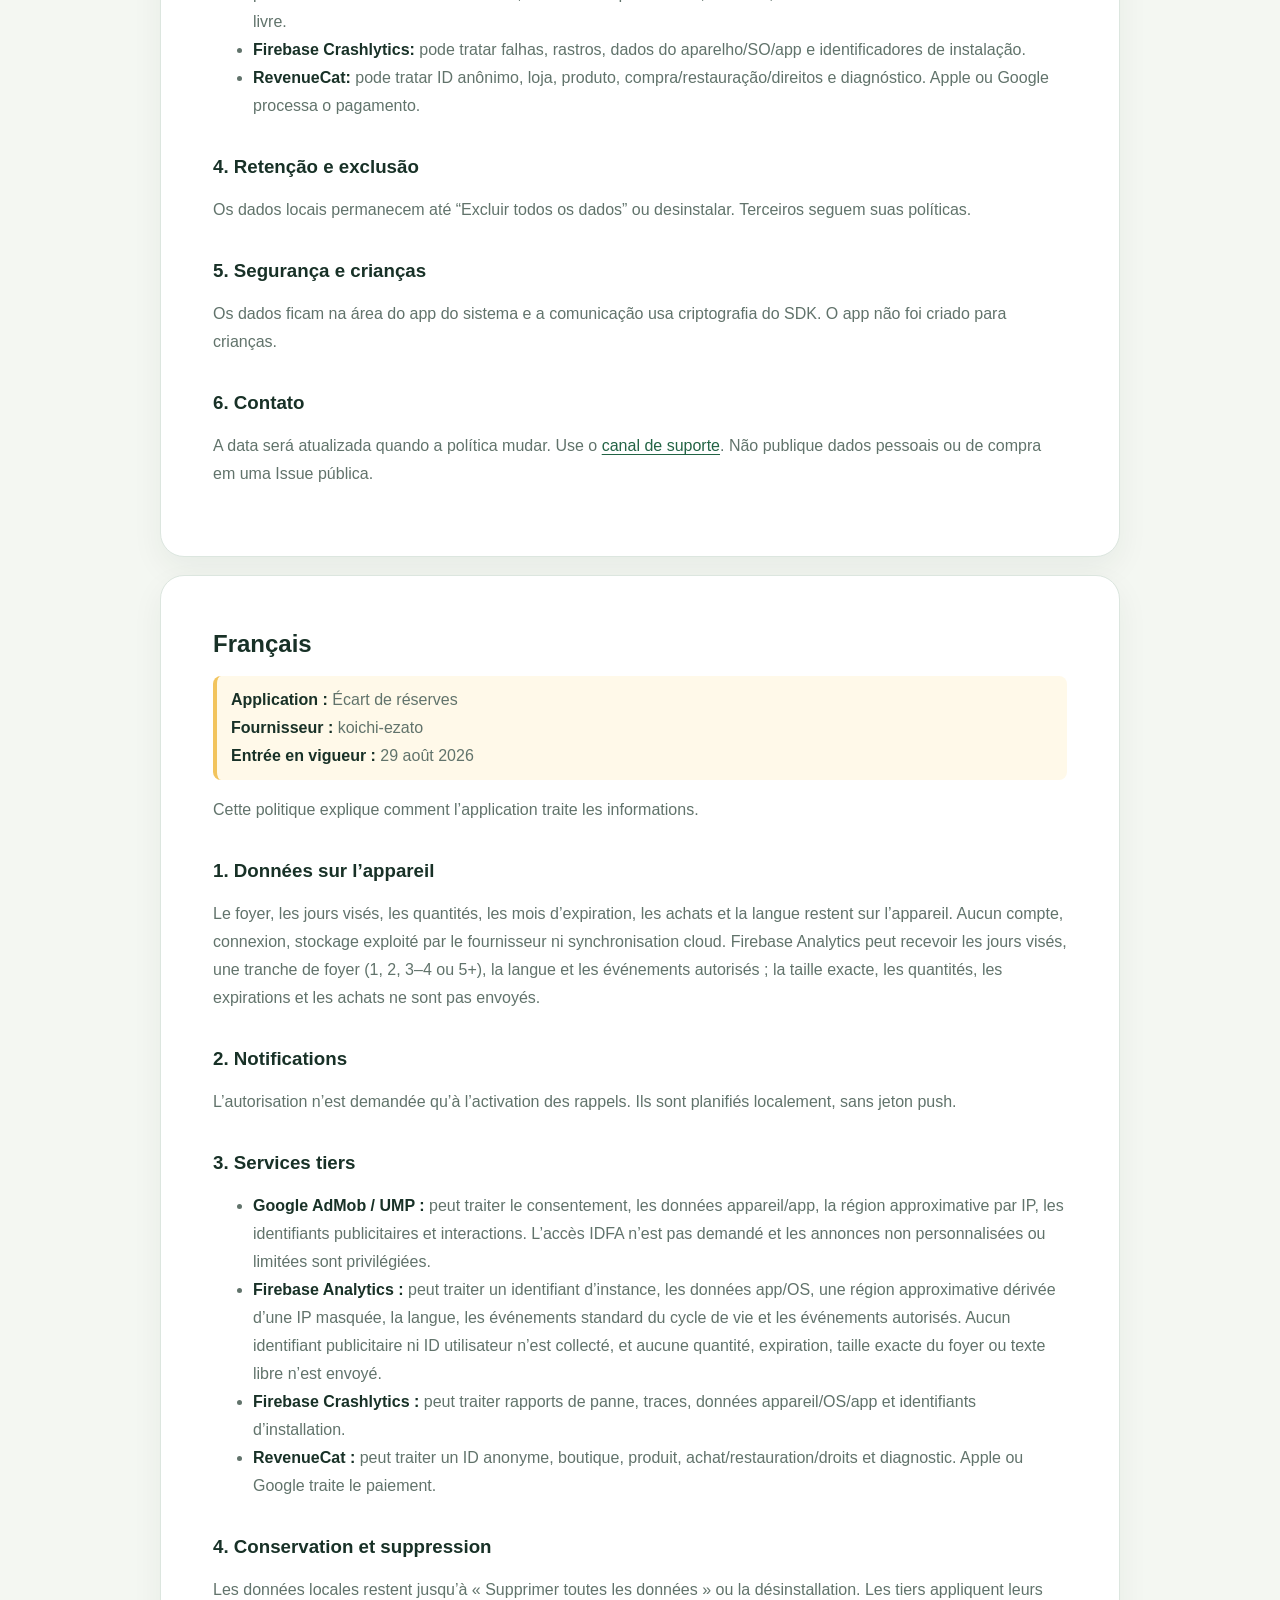
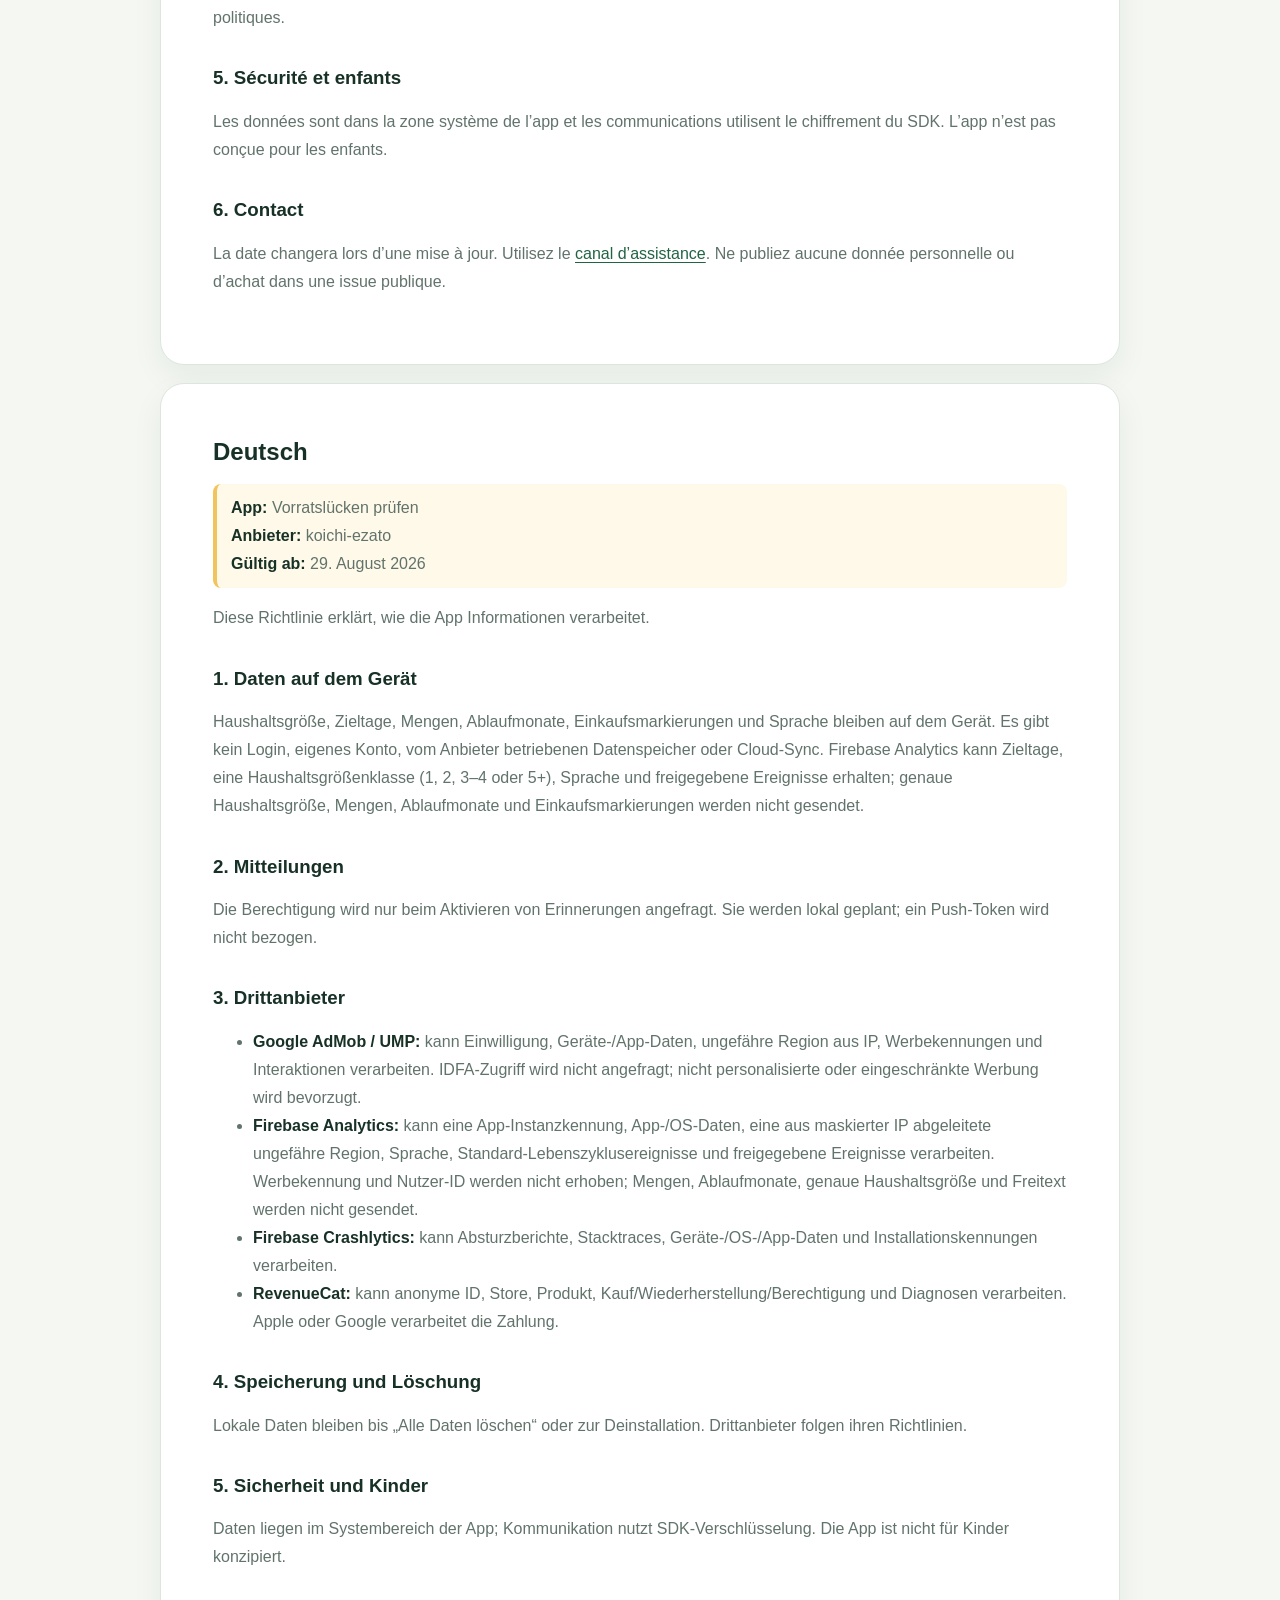
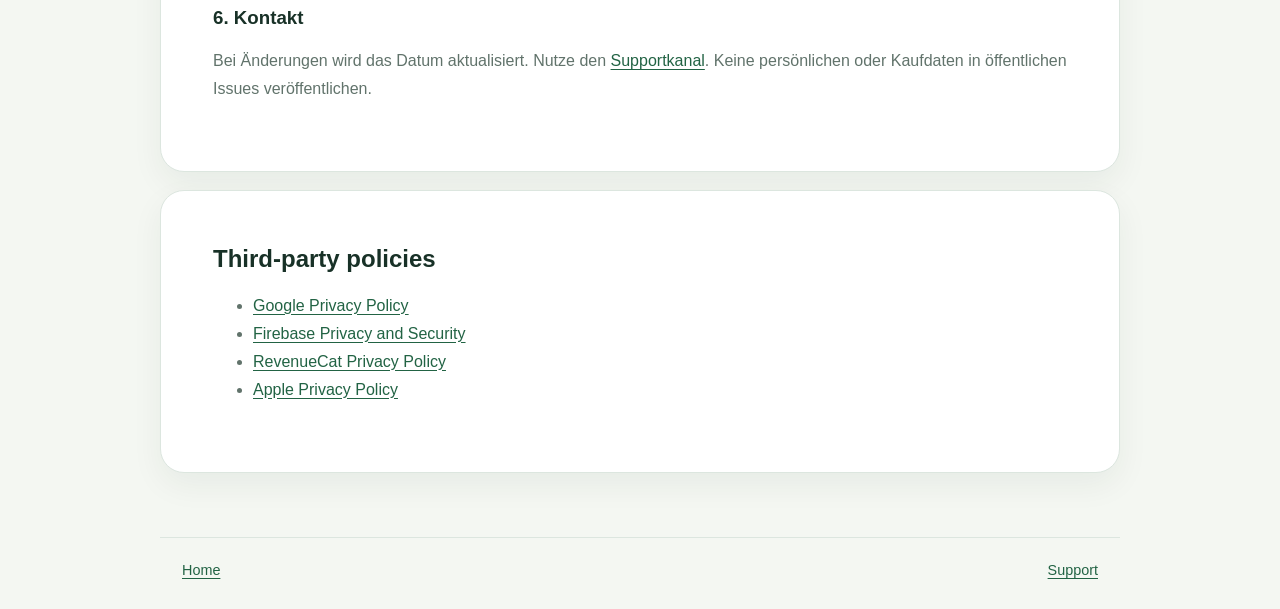
==== commit 4b745283: "docs: disclose Firebase telemetry data" ====
--- a/privacy/index.html
+++ b/privacy/index.html
@@ -16,9 +16,9 @@
     <article class="policy" id="ja" lang="ja">
       <h2>日本語</h2><p class="meta"><strong>アプリ名：</strong>備蓄差分チェッカー<br><strong>提供者：</strong>koichi-ezato<br><strong>制定日：</strong>2026年8月29日</p>
       <p>本ポリシーは、備蓄差分チェッカー（以下「本アプリ」）における情報の取扱いを説明します。</p>
-      <h3>1. 端末内で扱う情報</h3><p>家族人数、目標日数、備蓄数量、期限月、買い物チェック、表示言語を端末内に保存します。これらは中核機能の提供に使用し、提供者のサーバーへ送信しません。ログイン、独自アカウント、クラウド同期はありません。</p>
+      <h3>1. 端末内で扱う情報</h3><p>家族人数、目標日数、備蓄数量、期限月、買い物チェック、表示言語を端末内に保存します。ログイン、独自アカウント、提供者独自のサーバーへの保存、クラウド同期はありません。Firebase Analyticsには、目標日数、家族人数帯（1人、2人、3〜4人、5人以上）、表示言語、許可リストの利用イベントを送信する場合があります。家族人数の実数、備蓄数量、期限月、買い物チェックは送信しません。</p>
       <h3>2. 通知</h3><p>期限通知を有効にした場合のみ通知権限を求めます。通知は端末内で予約し、プッシュ通知トークンは取得しません。</p>
-      <h3>3. 外部サービス</h3><ul><li><strong>Google AdMob / UMP：</strong>同意状態、端末・アプリ情報、IPアドレスから推定される概略地域、広告識別子、広告の表示・操作情報をGoogleが処理する場合があります。IDFAの利用許可は求めず、可能な範囲で非パーソナライズ広告または制限付き広告を使用します。</li><li><strong>Firebase Analytics：</strong>言語、アプリ・OS情報、画面や機能の利用イベントを処理する場合があります。備蓄量、期限月、家族人数の実数、自由入力は送信しません。</li><li><strong>Firebase Crashlytics：</strong>クラッシュ情報、スタックトレース、端末・OS・アプリ情報、インストール識別子を処理する場合があります。</li><li><strong>RevenueCat：</strong>匿名のアプリ利用者ID、ストア、商品ID、購入・復元・権利状態、関連する診断情報を処理する場合があります。決済はAppleまたはGoogleが処理します。</li></ul>
+      <h3>3. 外部サービス</h3><ul><li><strong>Google AdMob / UMP：</strong>同意状態、端末・アプリ情報、IPアドレスから推定される概略地域、広告識別子、広告の表示・操作情報をGoogleが処理する場合があります。IDFAの利用許可は求めず、可能な範囲で非パーソナライズ広告または制限付き広告を使用します。</li><li><strong>Firebase Analytics：</strong>アプリインスタンス識別子、アプリ・OS情報、マスクされたIPアドレスから推定される概略地域、言語、標準のライフサイクルイベント、許可リストの利用イベントを処理する場合があります。広告識別子やユーザーIDは収集せず、備蓄量、期限月、家族人数の実数、自由入力は送信しません。</li><li><strong>Firebase Crashlytics：</strong>クラッシュ情報、スタックトレース、端末・OS・アプリ情報、インストール識別子を処理する場合があります。</li><li><strong>RevenueCat：</strong>匿名のアプリ利用者ID、ストア、商品ID、購入・復元・権利状態、関連する診断情報を処理する場合があります。決済はAppleまたはGoogleが処理します。</li></ul>
       <h3>4. 保存期間と削除</h3><p>端末内データは、設定画面で全削除するか本アプリをアンインストールするまで保存されます。予約通知は実行、解除、全削除またはアンインストールまで保存されます。外部サービスの情報は各社の方針に従います。</p>
       <h3>5. 安全管理</h3><p>端末内データはOSのアプリ領域に保存します。外部サービスとの通信は各SDKが提供する暗号化通信を使用します。ただし、完全な安全性を保証するものではありません。</p>
       <h3>6. 子どものプライバシー</h3><p>本アプリは子どもを対象として設計しておらず、提供者が子どもの個人情報を意図的に収集することはありません。</p>
@@ -28,9 +28,9 @@
     <article class="policy" id="en" lang="en">
       <h2>English</h2><p class="meta"><strong>App:</strong> Stockpile Gap Checker<br><strong>Provider:</strong> koichi-ezato<br><strong>Effective:</strong> August 29, 2026</p>
       <p>This policy explains how Stockpile Gap Checker (the “App”) handles information.</p>
-      <h3>1. Data stored on your device</h3><p>The App stores household size, target days, stock quantities, expiry months, shopping checks, and display language locally. This data supports the core features and is not sent to a server operated by the provider. The App has no login, proprietary account, or cloud sync.</p>
+      <h3>1. Data stored on your device</h3><p>The App stores household size, target days, stock quantities, expiry months, shopping checks, and display language locally. It has no login, proprietary account, provider-operated data storage, or cloud sync. Firebase Analytics may receive target days, a household-size band (1, 2, 3–4, or 5+), display language, and allow-listed usage events. Exact household size, stock quantities, expiry months, and shopping checks are not sent.</p>
       <h3>2. Notifications</h3><p>Notification permission is requested only when you enable expiry reminders. Reminders are scheduled locally, and the App does not obtain a push notification token.</p>
-      <h3>3. Third-party services</h3><ul><li><strong>Google AdMob / UMP:</strong> Google may process consent status, device and app information, approximate location inferred from IP address, advertising identifiers, and ad impressions or interactions. The App does not request IDFA access and uses non-personalized or limited ads where available.</li><li><strong>Firebase Analytics:</strong> May process language, app/OS information, and allow-listed screen or feature events. Exact stock quantities, expiry months, exact household size, and free text are not sent.</li><li><strong>Firebase Crashlytics:</strong> May process crash reports, stack traces, device/OS/app information, and installation identifiers.</li><li><strong>RevenueCat:</strong> May process an anonymous app user ID, store, product ID, purchase/restoration/entitlement status, and related diagnostics. Apple or Google processes payment.</li></ul>
+      <h3>3. Third-party services</h3><ul><li><strong>Google AdMob / UMP:</strong> Google may process consent status, device and app information, approximate location inferred from IP address, advertising identifiers, and ad impressions or interactions. The App does not request IDFA access and uses non-personalized or limited ads where available.</li><li><strong>Firebase Analytics:</strong> May process an app-instance identifier, app/OS information, approximate location derived from a masked IP address, language, standard lifecycle events, and allow-listed usage events. The App does not collect an advertising identifier or set a user ID, and does not send exact stock quantities, expiry months, exact household size, or free text.</li><li><strong>Firebase Crashlytics:</strong> May process crash reports, stack traces, device/OS/app information, and installation identifiers.</li><li><strong>RevenueCat:</strong> May process an anonymous app user ID, store, product ID, purchase/restoration/entitlement status, and related diagnostics. Apple or Google processes payment.</li></ul>
       <h3>4. Retention and deletion</h3><p>Local data remains until you use “Delete all data” in Settings or uninstall the App. Scheduled reminders remain until delivered, cancelled, all data is deleted, or the App is uninstalled. Third-party retention is governed by each provider’s policy.</p>
       <h3>5. Security</h3><p>Local data is stored in the operating system’s app area. Third-party SDKs use their provided encrypted transport. No method of storage or transmission can be guaranteed completely secure.</p>
       <h3>6. Children</h3><p>The App is not designed for children, and the provider does not intentionally collect children’s personal information.</p>
@@ -39,32 +39,32 @@
 
     <article class="policy" id="zh-hans" lang="zh-Hans">
       <h2>简体中文</h2><p class="meta"><strong>应用：</strong>储备差额检查<br><strong>提供者：</strong>koichi-ezato<br><strong>生效日期：</strong>2026年8月29日</p>
-      <p>本政策说明本应用如何处理信息。</p><h3>1. 设备内数据</h3><p>家庭人数、目标天数、储备数量、有效期月份、采购勾选和显示语言仅保存在设备内，用于核心功能，不发送至提供者的服务器。应用没有登录、专有账户或云同步。</p><h3>2. 通知</h3><p>仅在启用有效期提醒时请求通知权限。提醒在设备内安排，不获取推送通知令牌。</p><h3>3. 第三方服务</h3><ul><li><strong>Google AdMob / UMP：</strong>可能处理同意状态、设备与应用信息、由IP推断的大致区域、广告标识符及广告互动。不请求IDFA权限，并尽可能使用非个性化或受限广告。</li><li><strong>Firebase Analytics：</strong>可能处理语言、应用/系统信息及获准的使用事件；不发送储备数量、有效期、家庭人数实数或自由文本。</li><li><strong>Firebase Crashlytics：</strong>可能处理崩溃报告、堆栈、设备/系统/应用信息和安装标识符。</li><li><strong>RevenueCat：</strong>可能处理匿名用户ID、商店、商品ID、购买/恢复/权益状态和诊断信息；付款由Apple或Google处理。</li></ul><h3>4. 保存与删除</h3><p>设备内数据保存至在设置中全部删除或卸载应用。第三方数据按各自政策处理。</p><h3>5. 安全与儿童</h3><p>数据保存在系统应用区域，外部通信使用SDK提供的加密传输。本应用并非面向儿童。</p><h3>6. 联系</h3><p>政策更新时会显示更新日期。请通过<a href="https://github.com/koichi-ezato/stockpile-diff-checker-support/issues/new/choose">支持渠道</a>联系。请勿在公开Issue中填写个人或购买信息。</p>
+      <p>本政策说明本应用如何处理信息。</p><h3>1. 设备内数据</h3><p>家庭人数、目标天数、储备数量、有效期月份、采购勾选和显示语言保存在设备内。应用没有登录、专有账户、提供者自建数据存储或云同步。Firebase Analytics可能接收目标天数、家庭人数分组（1、2、3至4、5人以上）、显示语言及获准的使用事件；不发送家庭人数实数、储备数量、有效期月份或采购勾选。</p><h3>2. 通知</h3><p>仅在启用有效期提醒时请求通知权限。提醒在设备内安排，不获取推送通知令牌。</p><h3>3. 第三方服务</h3><ul><li><strong>Google AdMob / UMP：</strong>可能处理同意状态、设备与应用信息、由IP推断的大致区域、广告标识符及广告互动。不请求IDFA权限，并尽可能使用非个性化或受限广告。</li><li><strong>Firebase Analytics：</strong>可能处理应用实例标识符、应用/系统信息、由掩码IP推断的大致区域、语言、标准生命周期事件及获准的使用事件。不收集广告标识符或设置用户ID，也不发送储备数量、有效期、家庭人数实数或自由文本。</li><li><strong>Firebase Crashlytics：</strong>可能处理崩溃报告、堆栈、设备/系统/应用信息和安装标识符。</li><li><strong>RevenueCat：</strong>可能处理匿名用户ID、商店、商品ID、购买/恢复/权益状态和诊断信息；付款由Apple或Google处理。</li></ul><h3>4. 保存与删除</h3><p>设备内数据保存至在设置中全部删除或卸载应用。第三方数据按各自政策处理。</p><h3>5. 安全与儿童</h3><p>数据保存在系统应用区域，外部通信使用SDK提供的加密传输。本应用并非面向儿童。</p><h3>6. 联系</h3><p>政策更新时会显示更新日期。请通过<a href="https://github.com/koichi-ezato/stockpile-diff-checker-support/issues/new/choose">支持渠道</a>联系。请勿在公开Issue中填写个人或购买信息。</p>
     </article>
 
     <article class="policy" id="zh-hant" lang="zh-Hant">
       <h2>繁體中文</h2><p class="meta"><strong>應用程式：</strong>儲備差額檢查<br><strong>提供者：</strong>koichi-ezato<br><strong>生效日期：</strong>2026年8月29日</p>
-      <p>本政策說明本應用程式如何處理資訊。</p><h3>1. 裝置內資料</h3><p>家庭人數、目標天數、儲備數量、到期月份、採購勾選及顯示語言只保存在裝置內，用於核心功能，不會傳送到提供者的伺服器。應用程式沒有登入、專有帳戶或雲端同步。</p><h3>2. 通知</h3><p>只在啟用到期提醒時要求通知權限。提醒在裝置內排程，不取得推播通知權杖。</p><h3>3. 第三方服務</h3><ul><li><strong>Google AdMob / UMP：</strong>可能處理同意狀態、裝置與應用程式資訊、由IP推斷的大概地區、廣告識別碼及廣告互動。不要求IDFA權限，並盡可能使用非個人化或受限廣告。</li><li><strong>Firebase Analytics：</strong>可能處理語言、應用程式/系統資訊及核准的使用事件；不傳送儲備數量、到期月份、家庭人數實數或自由文字。</li><li><strong>Firebase Crashlytics：</strong>可能處理當機報告、堆疊、裝置/系統/應用程式資訊及安裝識別碼。</li><li><strong>RevenueCat：</strong>可能處理匿名使用者ID、商店、商品ID、購買/復原/權益狀態及診斷資訊；付款由Apple或Google處理。</li></ul><h3>4. 保存與刪除</h3><p>裝置內資料保存至在設定中全部刪除或解除安裝。第三方資料依各自政策處理。</p><h3>5. 安全與兒童</h3><p>資料保存在系統應用程式區域，外部通訊使用SDK提供的加密傳輸。本應用程式並非為兒童設計。</p><h3>6. 聯絡</h3><p>政策更新時會顯示更新日期。請透過<a href="https://github.com/koichi-ezato/stockpile-diff-checker-support/issues/new/choose">支援管道</a>聯絡。請勿在公開Issue中填寫個人或購買資訊。</p>
+      <p>本政策說明本應用程式如何處理資訊。</p><h3>1. 裝置內資料</h3><p>家庭人數、目標天數、儲備數量、到期月份、採購勾選及顯示語言保存在裝置內。應用程式沒有登入、專有帳戶、提供者自建資料儲存或雲端同步。Firebase Analytics可能接收目標天數、家庭人數區間（1、2、3至4、5人以上）、顯示語言及核准的使用事件；不傳送家庭人數實數、儲備數量、到期月份或採購勾選。</p><h3>2. 通知</h3><p>只在啟用到期提醒時要求通知權限。提醒在裝置內排程，不取得推播通知權杖。</p><h3>3. 第三方服務</h3><ul><li><strong>Google AdMob / UMP：</strong>可能處理同意狀態、裝置與應用程式資訊、由IP推斷的大概地區、廣告識別碼及廣告互動。不要求IDFA權限，並盡可能使用非個人化或受限廣告。</li><li><strong>Firebase Analytics：</strong>可能處理應用程式執行個體識別碼、應用程式/系統資訊、由遮罩IP推斷的大概地區、語言、標準生命週期事件及核准的使用事件。不收集廣告識別碼或設定使用者ID，也不傳送儲備數量、到期月份、家庭人數實數或自由文字。</li><li><strong>Firebase Crashlytics：</strong>可能處理當機報告、堆疊、裝置/系統/應用程式資訊及安裝識別碼。</li><li><strong>RevenueCat：</strong>可能處理匿名使用者ID、商店、商品ID、購買/復原/權益狀態及診斷資訊；付款由Apple或Google處理。</li></ul><h3>4. 保存與刪除</h3><p>裝置內資料保存至在設定中全部刪除或解除安裝。第三方資料依各自政策處理。</p><h3>5. 安全與兒童</h3><p>資料保存在系統應用程式區域，外部通訊使用SDK提供的加密傳輸。本應用程式並非為兒童設計。</p><h3>6. 聯絡</h3><p>政策更新時會顯示更新日期。請透過<a href="https://github.com/koichi-ezato/stockpile-diff-checker-support/issues/new/choose">支援管道</a>聯絡。請勿在公開Issue中填寫個人或購買資訊。</p>
     </article>
 
     <article class="policy" id="es" lang="es">
       <h2>Español</h2><p class="meta"><strong>Aplicación:</strong> Control de reservas<br><strong>Proveedor:</strong> koichi-ezato<br><strong>Vigencia:</strong> 29 de agosto de 2026</p>
-      <p>Esta política explica cómo la aplicación trata la información.</p><h3>1. Datos en el dispositivo</h3><p>El tamaño del hogar, días objetivo, cantidades, meses de caducidad, compras e idioma se guardan localmente para las funciones principales y no se envían a un servidor del proveedor. No hay inicio de sesión, cuenta propia ni sincronización en la nube.</p><h3>2. Notificaciones</h3><p>El permiso se solicita solo al activar recordatorios. Se programan localmente y no se obtiene un token push.</p><h3>3. Servicios externos</h3><ul><li><strong>Google AdMob / UMP:</strong> puede tratar consentimiento, datos del dispositivo y la app, región aproximada por IP, identificadores publicitarios e interacciones. No se solicita IDFA y se priorizan anuncios no personalizados o limitados.</li><li><strong>Firebase Analytics:</strong> puede tratar idioma, datos de app/SO y eventos autorizados; no se envían cantidades, caducidades, tamaño exacto del hogar ni texto libre.</li><li><strong>Firebase Crashlytics:</strong> puede tratar fallos, trazas, datos del dispositivo/SO/app e identificadores de instalación.</li><li><strong>RevenueCat:</strong> puede tratar un ID anónimo, tienda, producto, compra/restauración/derechos y diagnósticos. Apple o Google procesa el pago.</li></ul><h3>4. Conservación y borrado</h3><p>Los datos locales permanecen hasta usar “Borrar todos los datos” o desinstalar. Los terceros aplican sus propias políticas.</p><h3>5. Seguridad y menores</h3><p>Los datos se guardan en el área de la app del sistema y las comunicaciones usan el cifrado del SDK. La app no está diseñada para menores.</p><h3>6. Contacto</h3><p>Mostraremos la fecha cuando cambie la política. Contacta mediante el <a href="https://github.com/koichi-ezato/stockpile-diff-checker-support/issues/new/choose">canal de soporte</a>. No publiques datos personales o de compra en una incidencia pública.</p>
+      <p>Esta política explica cómo la aplicación trata la información.</p><h3>1. Datos en el dispositivo</h3><p>El tamaño del hogar, los días objetivo, las cantidades, los meses de caducidad, las compras y el idioma se guardan localmente. No hay inicio de sesión, cuenta propia, almacenamiento del proveedor ni sincronización en la nube. Firebase Analytics puede recibir los días objetivo, un tramo de hogar (1, 2, 3–4 o 5+), el idioma y eventos autorizados; no se envían el tamaño exacto, las cantidades, las caducidades ni las compras.</p><h3>2. Notificaciones</h3><p>El permiso se solicita solo al activar recordatorios. Se programan localmente y no se obtiene un token push.</p><h3>3. Servicios externos</h3><ul><li><strong>Google AdMob / UMP:</strong> puede tratar consentimiento, datos del dispositivo y la app, región aproximada por IP, identificadores publicitarios e interacciones. No se solicita IDFA y se priorizan anuncios no personalizados o limitados.</li><li><strong>Firebase Analytics:</strong> puede tratar un identificador de instancia, datos de app/SO, región aproximada derivada de una IP enmascarada, idioma, eventos estándar del ciclo de vida y eventos autorizados. No recopila un identificador publicitario ni establece un ID de usuario, y no envía cantidades, caducidades, tamaño exacto del hogar ni texto libre.</li><li><strong>Firebase Crashlytics:</strong> puede tratar fallos, trazas, datos del dispositivo/SO/app e identificadores de instalación.</li><li><strong>RevenueCat:</strong> puede tratar un ID anónimo, tienda, producto, compra/restauración/derechos y diagnósticos. Apple o Google procesa el pago.</li></ul><h3>4. Conservación y borrado</h3><p>Los datos locales permanecen hasta usar “Borrar todos los datos” o desinstalar. Los terceros aplican sus propias políticas.</p><h3>5. Seguridad y menores</h3><p>Los datos se guardan en el área de la app del sistema y las comunicaciones usan el cifrado del SDK. La app no está diseñada para menores.</p><h3>6. Contacto</h3><p>Mostraremos la fecha cuando cambie la política. Contacta mediante el <a href="https://github.com/koichi-ezato/stockpile-diff-checker-support/issues/new/choose">canal de soporte</a>. No publiques datos personales o de compra en una incidencia pública.</p>
     </article>
 
     <article class="policy" id="pt-br" lang="pt-BR">
       <h2>Português (Brasil)</h2><p class="meta"><strong>Aplicativo:</strong> Verificador de estoque<br><strong>Fornecedor:</strong> koichi-ezato<br><strong>Vigência:</strong> 29 de agosto de 2026</p>
-      <p>Esta política explica como o aplicativo trata informações.</p><h3>1. Dados no aparelho</h3><p>Número de pessoas, dias de meta, quantidades, meses de validade, marcações de compra e idioma ficam no aparelho para as funções principais e não são enviados a um servidor do fornecedor. Não há login, conta própria nem sincronização em nuvem.</p><h3>2. Notificações</h3><p>A permissão só é solicitada ao ativar lembretes. Eles são agendados localmente e nenhum token push é obtido.</p><h3>3. Serviços externos</h3><ul><li><strong>Google AdMob / UMP:</strong> pode tratar consentimento, dados do aparelho e app, região aproximada por IP, identificadores de publicidade e interações. O app não solicita IDFA e prioriza anúncios não personalizados ou limitados.</li><li><strong>Firebase Analytics:</strong> pode tratar idioma, dados do app/SO e eventos autorizados; não envia quantidades, validade, tamanho exato da família nem texto livre.</li><li><strong>Firebase Crashlytics:</strong> pode tratar falhas, rastros, dados do aparelho/SO/app e identificadores de instalação.</li><li><strong>RevenueCat:</strong> pode tratar ID anônimo, loja, produto, compra/restauração/direitos e diagnóstico. Apple ou Google processa o pagamento.</li></ul><h3>4. Retenção e exclusão</h3><p>Os dados locais permanecem até “Excluir todos os dados” ou desinstalar. Terceiros seguem suas políticas.</p><h3>5. Segurança e crianças</h3><p>Os dados ficam na área do app do sistema e a comunicação usa criptografia do SDK. O app não foi criado para crianças.</p><h3>6. Contato</h3><p>A data será atualizada quando a política mudar. Use o <a href="https://github.com/koichi-ezato/stockpile-diff-checker-support/issues/new/choose">canal de suporte</a>. Não publique dados pessoais ou de compra em uma Issue pública.</p>
+      <p>Esta política explica como o aplicativo trata informações.</p><h3>1. Dados no aparelho</h3><p>Número de pessoas, dias de meta, quantidades, meses de validade, marcações de compra e idioma ficam no aparelho. Não há login, conta própria, armazenamento do fornecedor nem sincronização em nuvem. O Firebase Analytics pode receber os dias de meta, uma faixa de tamanho da família (1, 2, 3–4 ou 5+), o idioma e eventos autorizados; não envia o número exato de pessoas, quantidades, validade ou marcações de compra.</p><h3>2. Notificações</h3><p>A permissão só é solicitada ao ativar lembretes. Eles são agendados localmente e nenhum token push é obtido.</p><h3>3. Serviços externos</h3><ul><li><strong>Google AdMob / UMP:</strong> pode tratar consentimento, dados do aparelho e app, região aproximada por IP, identificadores de publicidade e interações. O app não solicita IDFA e prioriza anúncios não personalizados ou limitados.</li><li><strong>Firebase Analytics:</strong> pode tratar um identificador de instância, dados do app/SO, região aproximada derivada de IP mascarado, idioma, eventos padrão de ciclo de vida e eventos autorizados. Não coleta identificador de publicidade nem define ID de usuário, e não envia quantidades, validade, tamanho exato da família nem texto livre.</li><li><strong>Firebase Crashlytics:</strong> pode tratar falhas, rastros, dados do aparelho/SO/app e identificadores de instalação.</li><li><strong>RevenueCat:</strong> pode tratar ID anônimo, loja, produto, compra/restauração/direitos e diagnóstico. Apple ou Google processa o pagamento.</li></ul><h3>4. Retenção e exclusão</h3><p>Os dados locais permanecem até “Excluir todos os dados” ou desinstalar. Terceiros seguem suas políticas.</p><h3>5. Segurança e crianças</h3><p>Os dados ficam na área do app do sistema e a comunicação usa criptografia do SDK. O app não foi criado para crianças.</p><h3>6. Contato</h3><p>A data será atualizada quando a política mudar. Use o <a href="https://github.com/koichi-ezato/stockpile-diff-checker-support/issues/new/choose">canal de suporte</a>. Não publique dados pessoais ou de compra em uma Issue pública.</p>
     </article>
 
     <article class="policy" id="fr" lang="fr">
       <h2>Français</h2><p class="meta"><strong>Application :</strong> Écart de réserves<br><strong>Fournisseur :</strong> koichi-ezato<br><strong>Entrée en vigueur :</strong> 29 août 2026</p>
-      <p>Cette politique explique comment l’application traite les informations.</p><h3>1. Données sur l’appareil</h3><p>Le foyer, les jours visés, les quantités, les mois d’expiration, les achats et la langue restent sur l’appareil pour les fonctions principales et ne sont pas envoyés à un serveur du fournisseur. Aucun compte, connexion ou synchronisation cloud.</p><h3>2. Notifications</h3><p>L’autorisation n’est demandée qu’à l’activation des rappels. Ils sont planifiés localement, sans jeton push.</p><h3>3. Services tiers</h3><ul><li><strong>Google AdMob / UMP :</strong> peut traiter le consentement, les données appareil/app, la région approximative par IP, les identifiants publicitaires et interactions. L’accès IDFA n’est pas demandé et les annonces non personnalisées ou limitées sont privilégiées.</li><li><strong>Firebase Analytics :</strong> peut traiter langue, données app/OS et événements autorisés ; aucune quantité, expiration, taille exacte du foyer ou texte libre n’est envoyé.</li><li><strong>Firebase Crashlytics :</strong> peut traiter rapports de panne, traces, données appareil/OS/app et identifiants d’installation.</li><li><strong>RevenueCat :</strong> peut traiter un ID anonyme, boutique, produit, achat/restauration/droits et diagnostic. Apple ou Google traite le paiement.</li></ul><h3>4. Conservation et suppression</h3><p>Les données locales restent jusqu’à « Supprimer toutes les données » ou la désinstallation. Les tiers appliquent leurs politiques.</p><h3>5. Sécurité et enfants</h3><p>Les données sont dans la zone système de l’app et les communications utilisent le chiffrement du SDK. L’app n’est pas conçue pour les enfants.</p><h3>6. Contact</h3><p>La date changera lors d’une mise à jour. Utilisez le <a href="https://github.com/koichi-ezato/stockpile-diff-checker-support/issues/new/choose">canal d’assistance</a>. Ne publiez aucune donnée personnelle ou d’achat dans une issue publique.</p>
+      <p>Cette politique explique comment l’application traite les informations.</p><h3>1. Données sur l’appareil</h3><p>Le foyer, les jours visés, les quantités, les mois d’expiration, les achats et la langue restent sur l’appareil. Aucun compte, connexion, stockage exploité par le fournisseur ni synchronisation cloud. Firebase Analytics peut recevoir les jours visés, une tranche de foyer (1, 2, 3–4 ou 5+), la langue et les événements autorisés ; la taille exacte, les quantités, les expirations et les achats ne sont pas envoyés.</p><h3>2. Notifications</h3><p>L’autorisation n’est demandée qu’à l’activation des rappels. Ils sont planifiés localement, sans jeton push.</p><h3>3. Services tiers</h3><ul><li><strong>Google AdMob / UMP :</strong> peut traiter le consentement, les données appareil/app, la région approximative par IP, les identifiants publicitaires et interactions. L’accès IDFA n’est pas demandé et les annonces non personnalisées ou limitées sont privilégiées.</li><li><strong>Firebase Analytics :</strong> peut traiter un identifiant d’instance, les données app/OS, une région approximative dérivée d’une IP masquée, la langue, les événements standard du cycle de vie et les événements autorisés. Aucun identifiant publicitaire ni ID utilisateur n’est collecté, et aucune quantité, expiration, taille exacte du foyer ou texte libre n’est envoyé.</li><li><strong>Firebase Crashlytics :</strong> peut traiter rapports de panne, traces, données appareil/OS/app et identifiants d’installation.</li><li><strong>RevenueCat :</strong> peut traiter un ID anonyme, boutique, produit, achat/restauration/droits et diagnostic. Apple ou Google traite le paiement.</li></ul><h3>4. Conservation et suppression</h3><p>Les données locales restent jusqu’à « Supprimer toutes les données » ou la désinstallation. Les tiers appliquent leurs politiques.</p><h3>5. Sécurité et enfants</h3><p>Les données sont dans la zone système de l’app et les communications utilisent le chiffrement du SDK. L’app n’est pas conçue pour les enfants.</p><h3>6. Contact</h3><p>La date changera lors d’une mise à jour. Utilisez le <a href="https://github.com/koichi-ezato/stockpile-diff-checker-support/issues/new/choose">canal d’assistance</a>. Ne publiez aucune donnée personnelle ou d’achat dans une issue publique.</p>
     </article>
 
     <article class="policy" id="de" lang="de">
       <h2>Deutsch</h2><p class="meta"><strong>App:</strong> Vorratslücken prüfen<br><strong>Anbieter:</strong> koichi-ezato<br><strong>Gültig ab:</strong> 29. August 2026</p>
-      <p>Diese Richtlinie erklärt, wie die App Informationen verarbeitet.</p><h3>1. Daten auf dem Gerät</h3><p>Haushaltsgröße, Zieltage, Mengen, Ablaufmonate, Einkaufsmarkierungen und Sprache bleiben für die Kernfunktionen auf dem Gerät und werden nicht an einen Server des Anbieters gesendet. Es gibt kein Login, eigenes Konto oder Cloud-Sync.</p><h3>2. Mitteilungen</h3><p>Die Berechtigung wird nur beim Aktivieren von Erinnerungen angefragt. Sie werden lokal geplant; ein Push-Token wird nicht bezogen.</p><h3>3. Drittanbieter</h3><ul><li><strong>Google AdMob / UMP:</strong> kann Einwilligung, Geräte-/App-Daten, ungefähre Region aus IP, Werbekennungen und Interaktionen verarbeiten. IDFA-Zugriff wird nicht angefragt; nicht personalisierte oder eingeschränkte Werbung wird bevorzugt.</li><li><strong>Firebase Analytics:</strong> kann Sprache, App-/OS-Daten und freigegebene Ereignisse verarbeiten; Mengen, Ablaufmonate, genaue Haushaltsgröße und Freitext werden nicht gesendet.</li><li><strong>Firebase Crashlytics:</strong> kann Absturzberichte, Stacktraces, Geräte-/OS-/App-Daten und Installationskennungen verarbeiten.</li><li><strong>RevenueCat:</strong> kann anonyme ID, Store, Produkt, Kauf/Wiederherstellung/Berechtigung und Diagnosen verarbeiten. Apple oder Google verarbeitet die Zahlung.</li></ul><h3>4. Speicherung und Löschung</h3><p>Lokale Daten bleiben bis „Alle Daten löschen“ oder zur Deinstallation. Drittanbieter folgen ihren Richtlinien.</p><h3>5. Sicherheit und Kinder</h3><p>Daten liegen im Systembereich der App; Kommunikation nutzt SDK-Verschlüsselung. Die App ist nicht für Kinder konzipiert.</p><h3>6. Kontakt</h3><p>Bei Änderungen wird das Datum aktualisiert. Nutze den <a href="https://github.com/koichi-ezato/stockpile-diff-checker-support/issues/new/choose">Supportkanal</a>. Keine persönlichen oder Kaufdaten in öffentlichen Issues veröffentlichen.</p>
+      <p>Diese Richtlinie erklärt, wie die App Informationen verarbeitet.</p><h3>1. Daten auf dem Gerät</h3><p>Haushaltsgröße, Zieltage, Mengen, Ablaufmonate, Einkaufsmarkierungen und Sprache bleiben auf dem Gerät. Es gibt kein Login, eigenes Konto, vom Anbieter betriebenen Datenspeicher oder Cloud-Sync. Firebase Analytics kann Zieltage, eine Haushaltsgrößenklasse (1, 2, 3–4 oder 5+), Sprache und freigegebene Ereignisse erhalten; genaue Haushaltsgröße, Mengen, Ablaufmonate und Einkaufsmarkierungen werden nicht gesendet.</p><h3>2. Mitteilungen</h3><p>Die Berechtigung wird nur beim Aktivieren von Erinnerungen angefragt. Sie werden lokal geplant; ein Push-Token wird nicht bezogen.</p><h3>3. Drittanbieter</h3><ul><li><strong>Google AdMob / UMP:</strong> kann Einwilligung, Geräte-/App-Daten, ungefähre Region aus IP, Werbekennungen und Interaktionen verarbeiten. IDFA-Zugriff wird nicht angefragt; nicht personalisierte oder eingeschränkte Werbung wird bevorzugt.</li><li><strong>Firebase Analytics:</strong> kann eine App-Instanzkennung, App-/OS-Daten, eine aus maskierter IP abgeleitete ungefähre Region, Sprache, Standard-Lebenszyklusereignisse und freigegebene Ereignisse verarbeiten. Werbekennung und Nutzer-ID werden nicht erhoben; Mengen, Ablaufmonate, genaue Haushaltsgröße und Freitext werden nicht gesendet.</li><li><strong>Firebase Crashlytics:</strong> kann Absturzberichte, Stacktraces, Geräte-/OS-/App-Daten und Installationskennungen verarbeiten.</li><li><strong>RevenueCat:</strong> kann anonyme ID, Store, Produkt, Kauf/Wiederherstellung/Berechtigung und Diagnosen verarbeiten. Apple oder Google verarbeitet die Zahlung.</li></ul><h3>4. Speicherung und Löschung</h3><p>Lokale Daten bleiben bis „Alle Daten löschen“ oder zur Deinstallation. Drittanbieter folgen ihren Richtlinien.</p><h3>5. Sicherheit und Kinder</h3><p>Daten liegen im Systembereich der App; Kommunikation nutzt SDK-Verschlüsselung. Die App ist nicht für Kinder konzipiert.</p><h3>6. Kontakt</h3><p>Bei Änderungen wird das Datum aktualisiert. Nutze den <a href="https://github.com/koichi-ezato/stockpile-diff-checker-support/issues/new/choose">Supportkanal</a>. Keine persönlichen oder Kaufdaten in öffentlichen Issues veröffentlichen.</p>
     </article>
 
     <section class="card"><h2>Third-party policies</h2><ul><li><a href="https://policies.google.com/privacy">Google Privacy Policy</a></li><li><a href="https://firebase.google.com/support/privacy">Firebase Privacy and Security</a></li><li><a href="https://www.revenuecat.com/privacy">RevenueCat Privacy Policy</a></li><li><a href="https://www.apple.com/legal/privacy/">Apple Privacy Policy</a></li></ul></section>
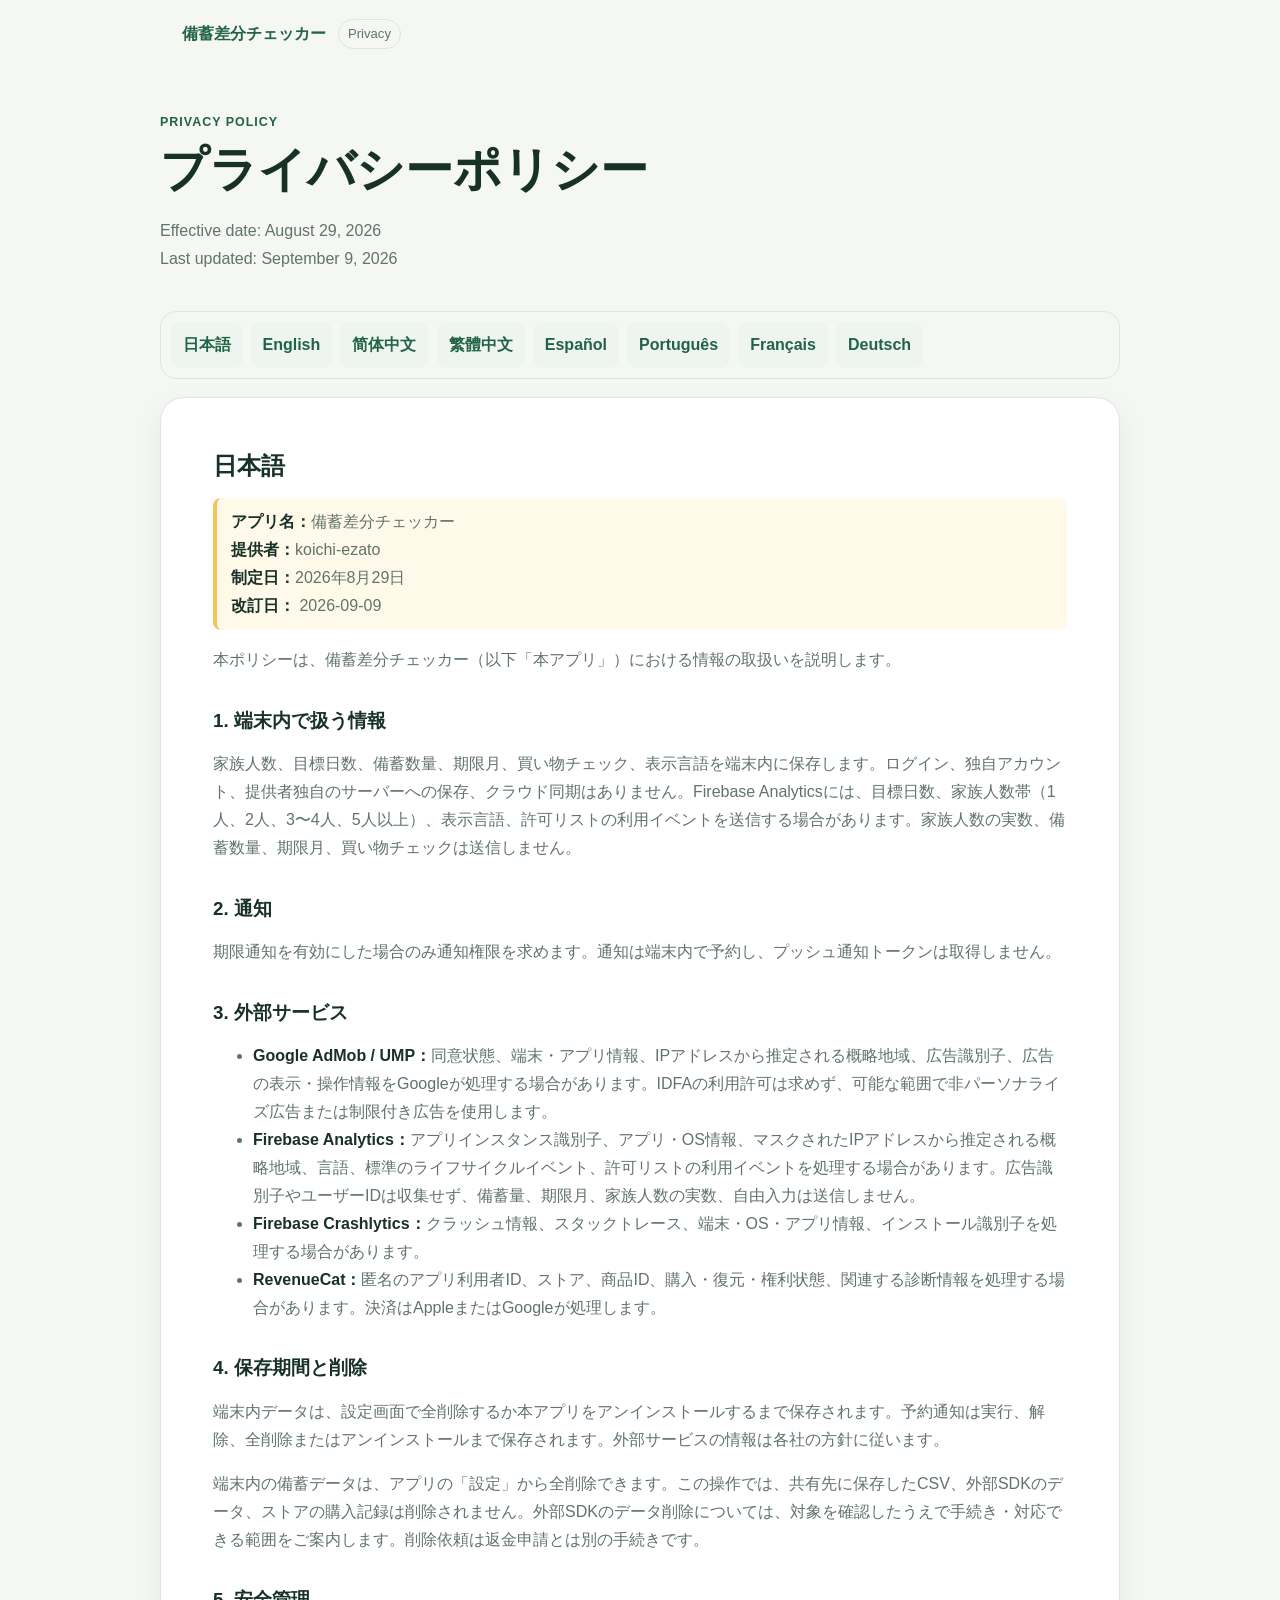
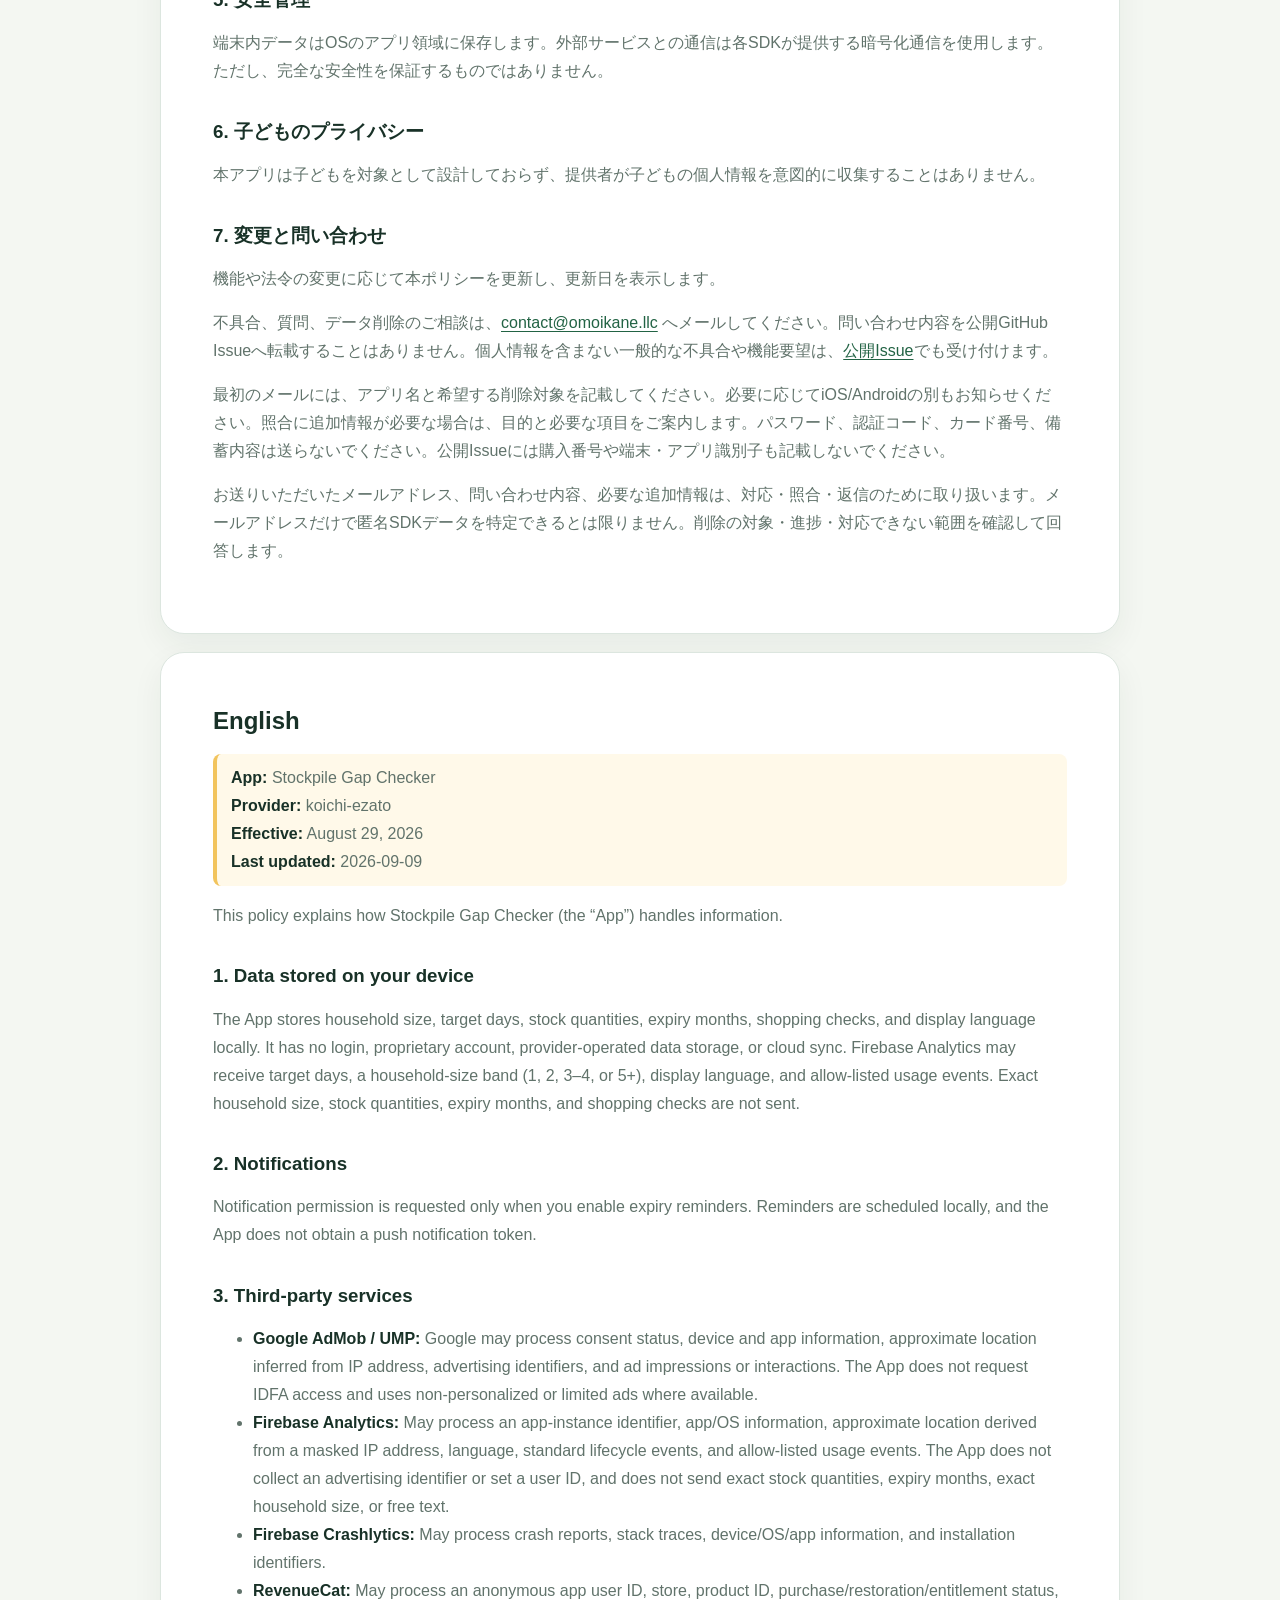
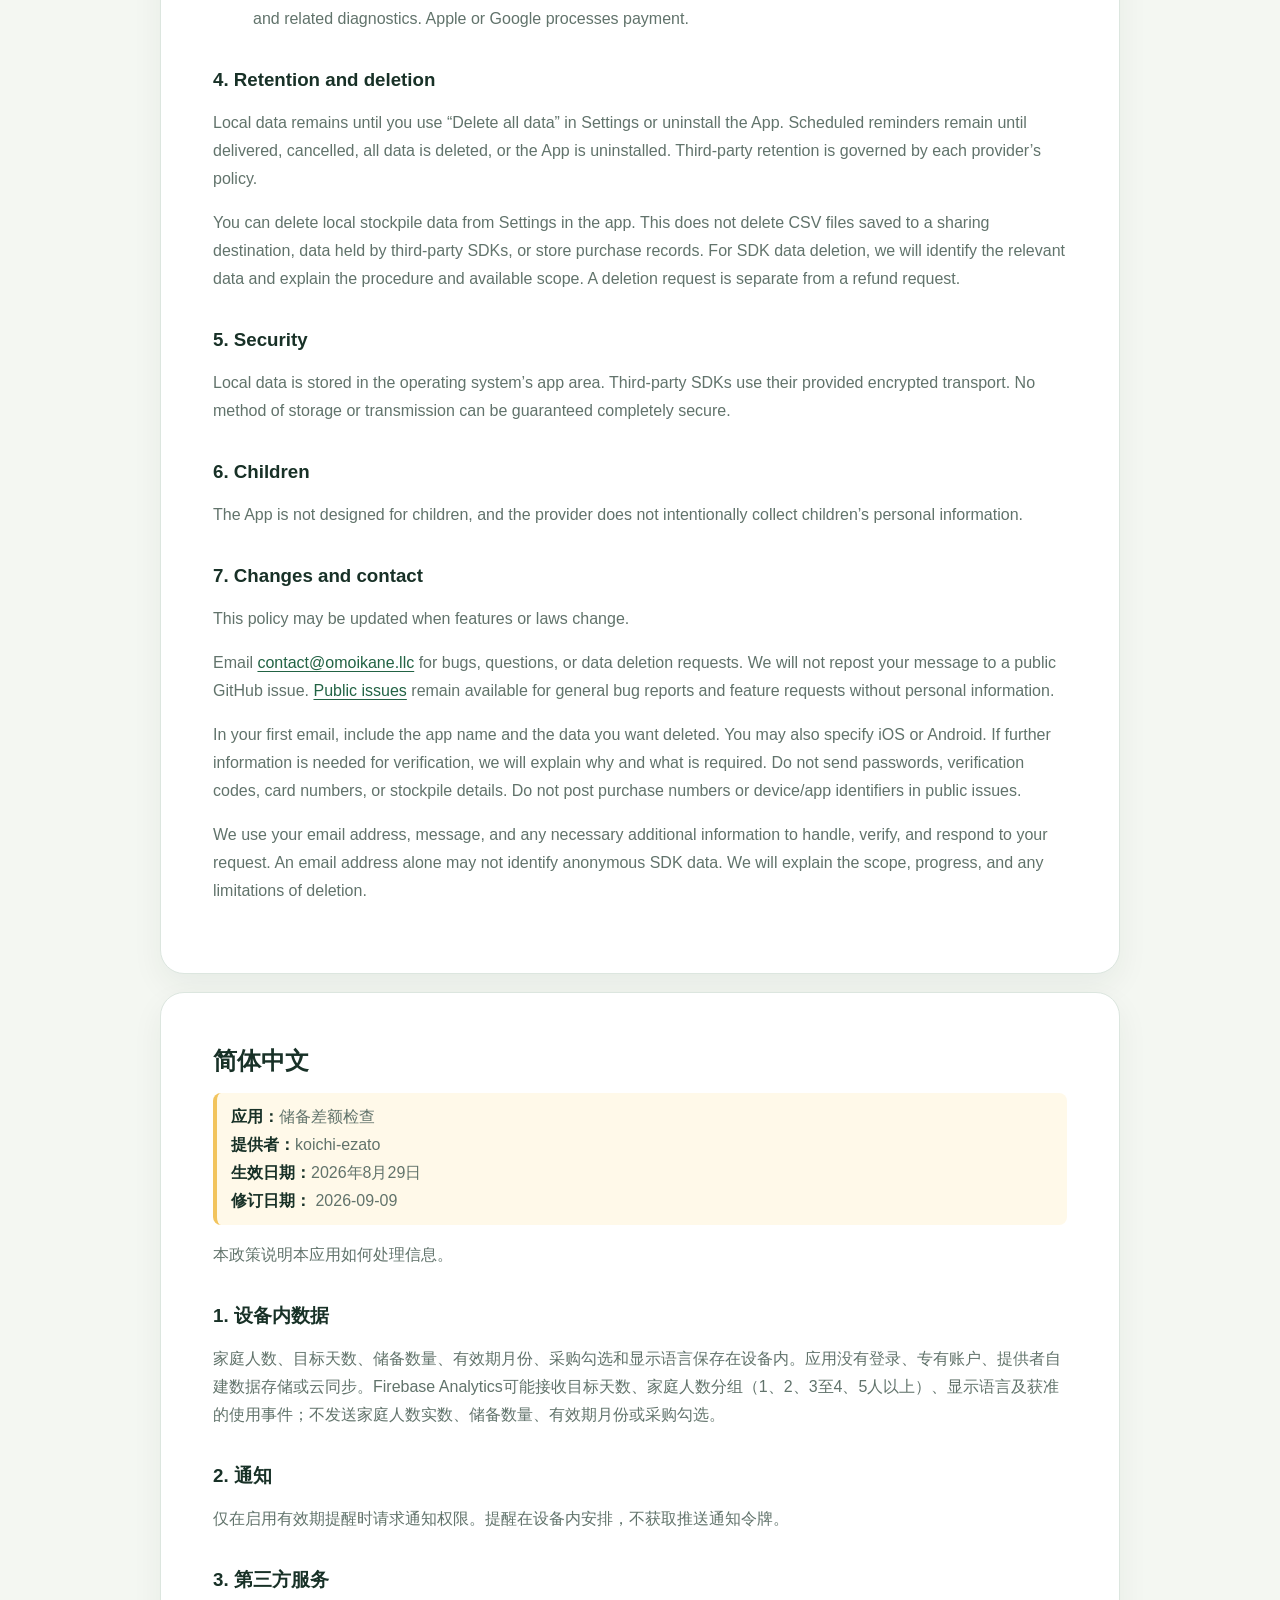
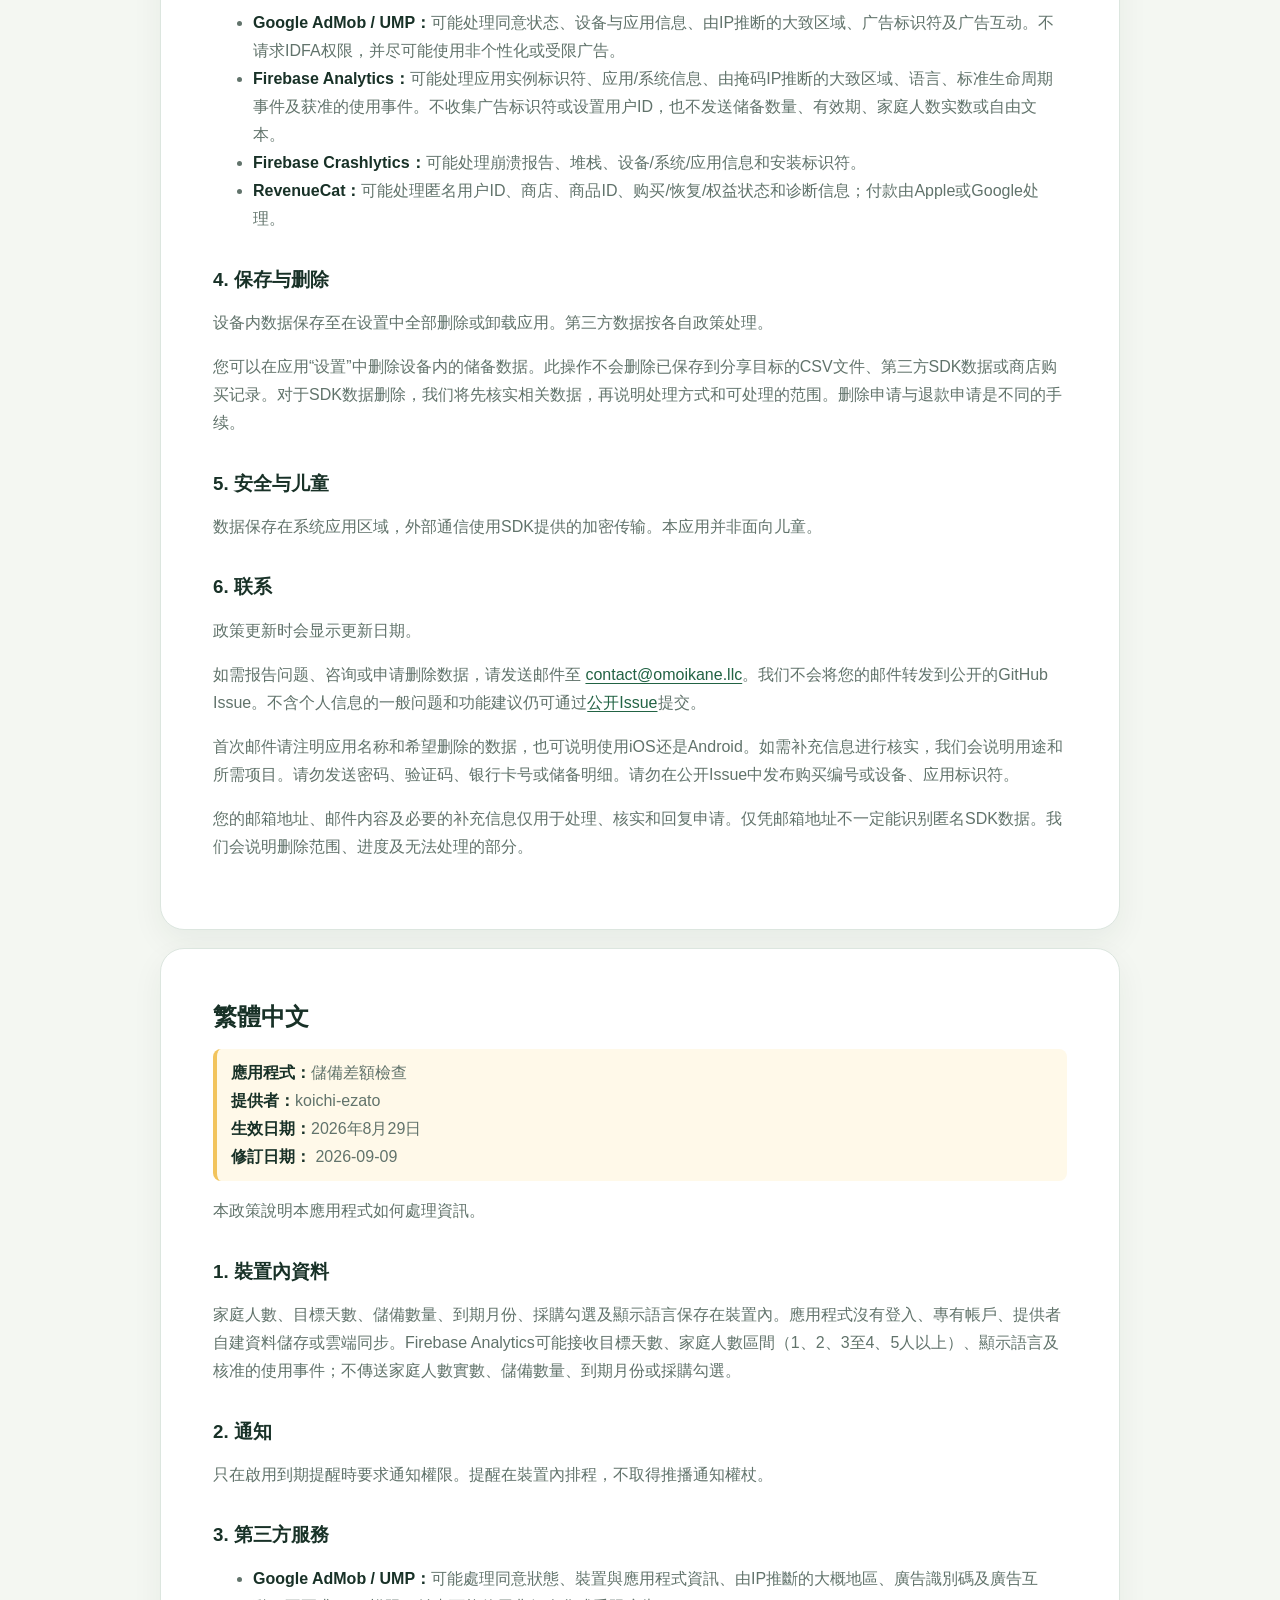
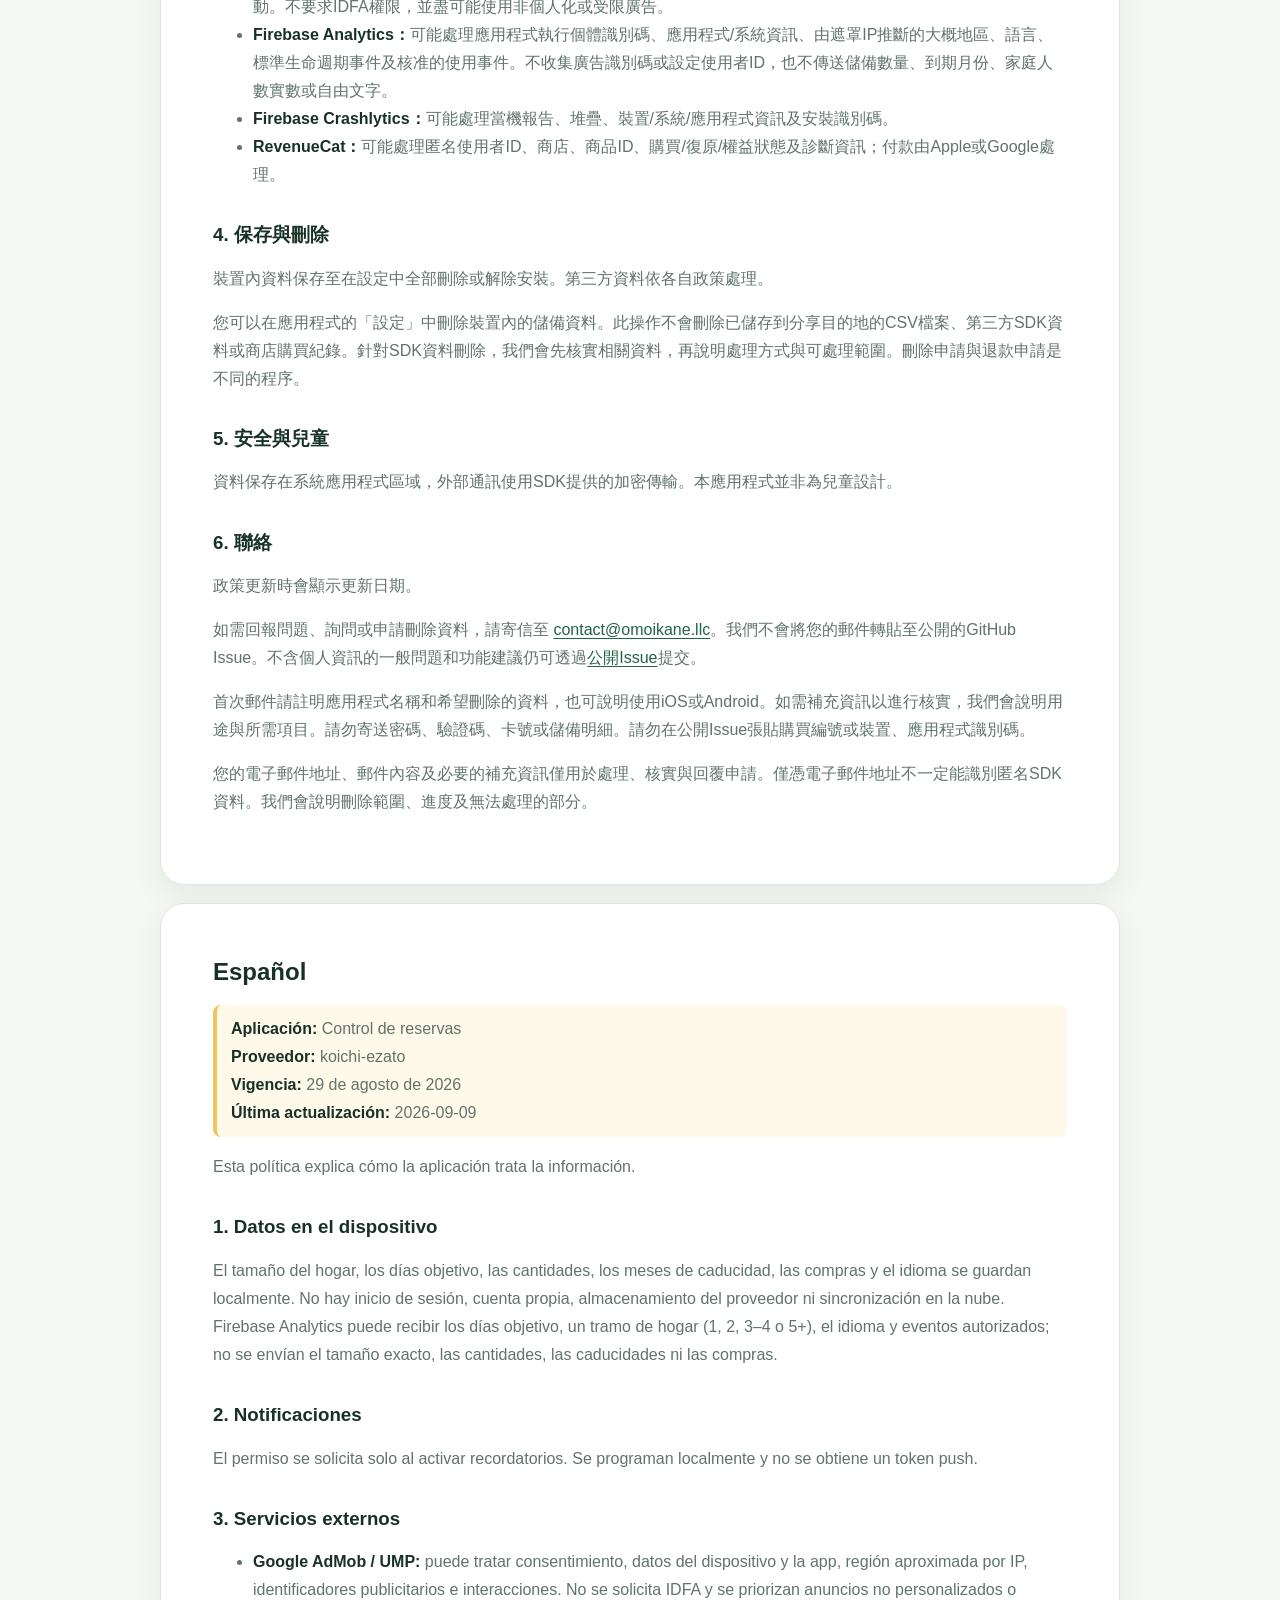
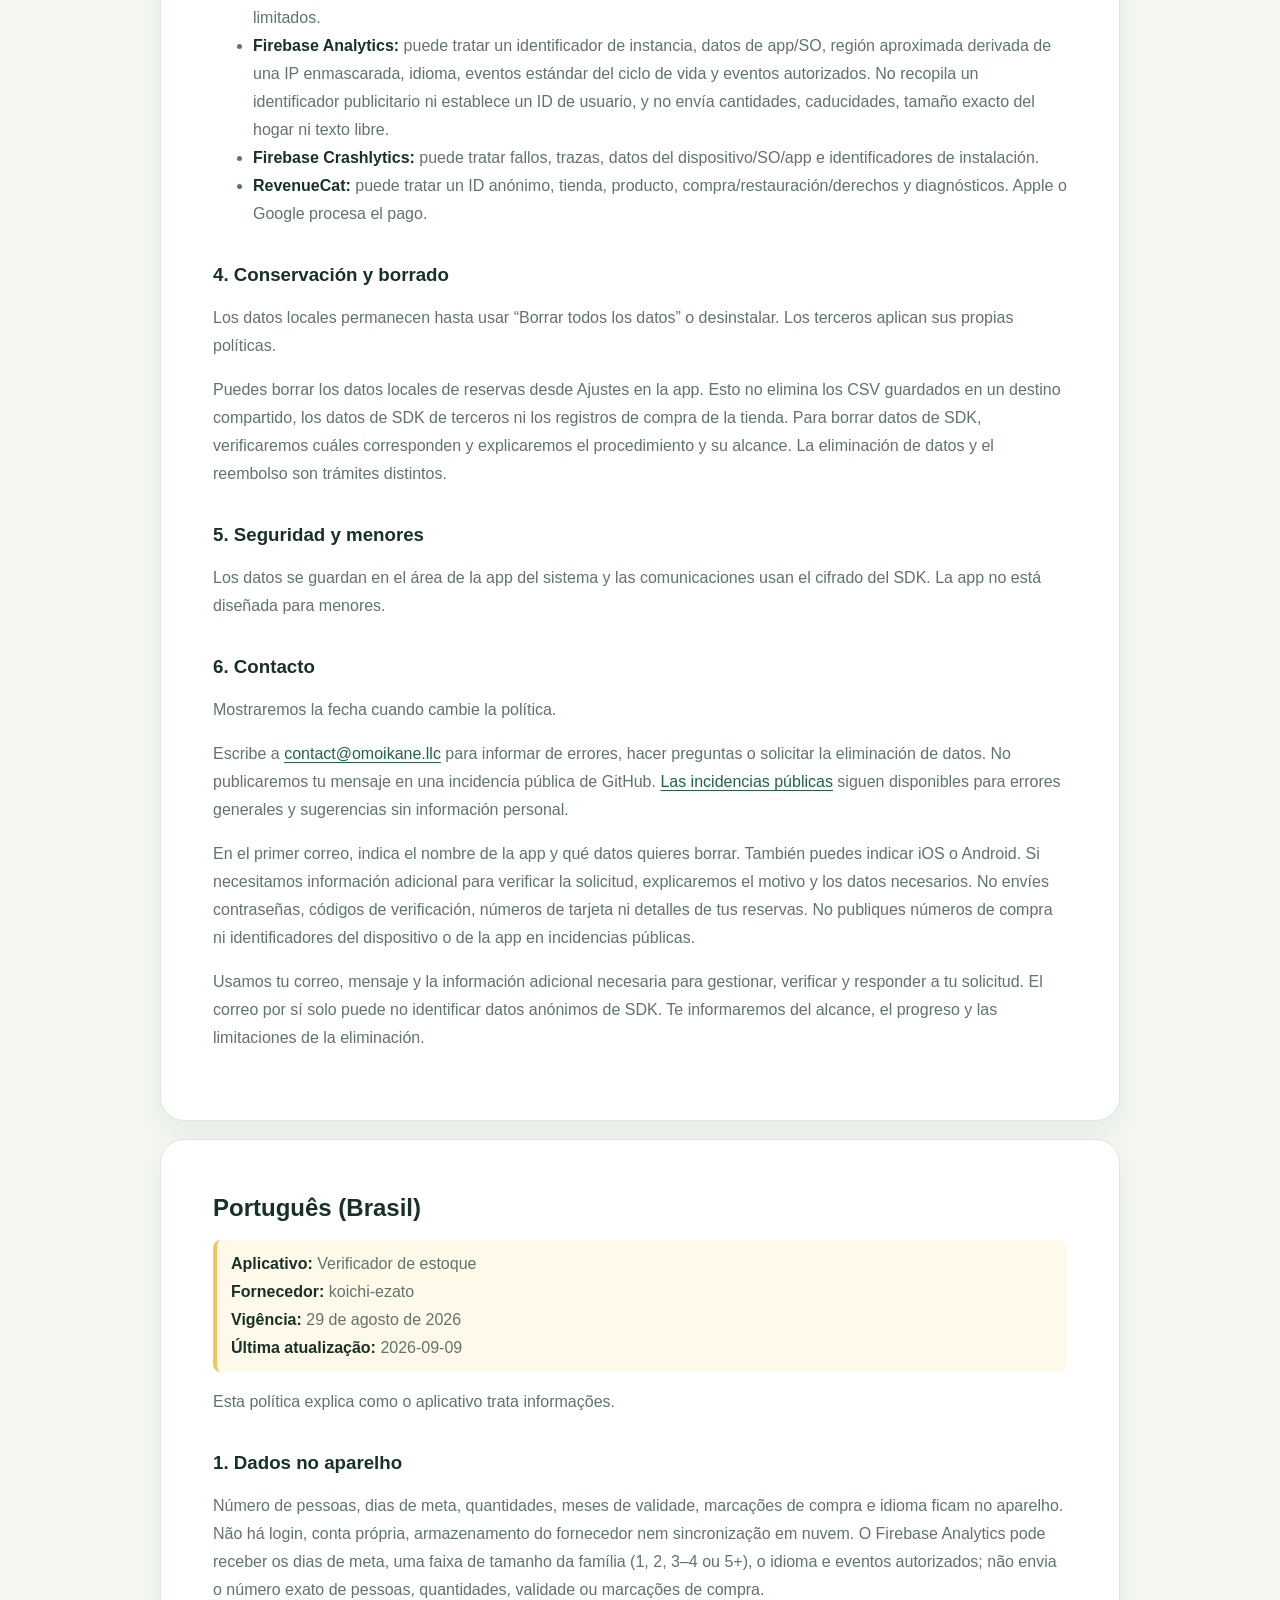
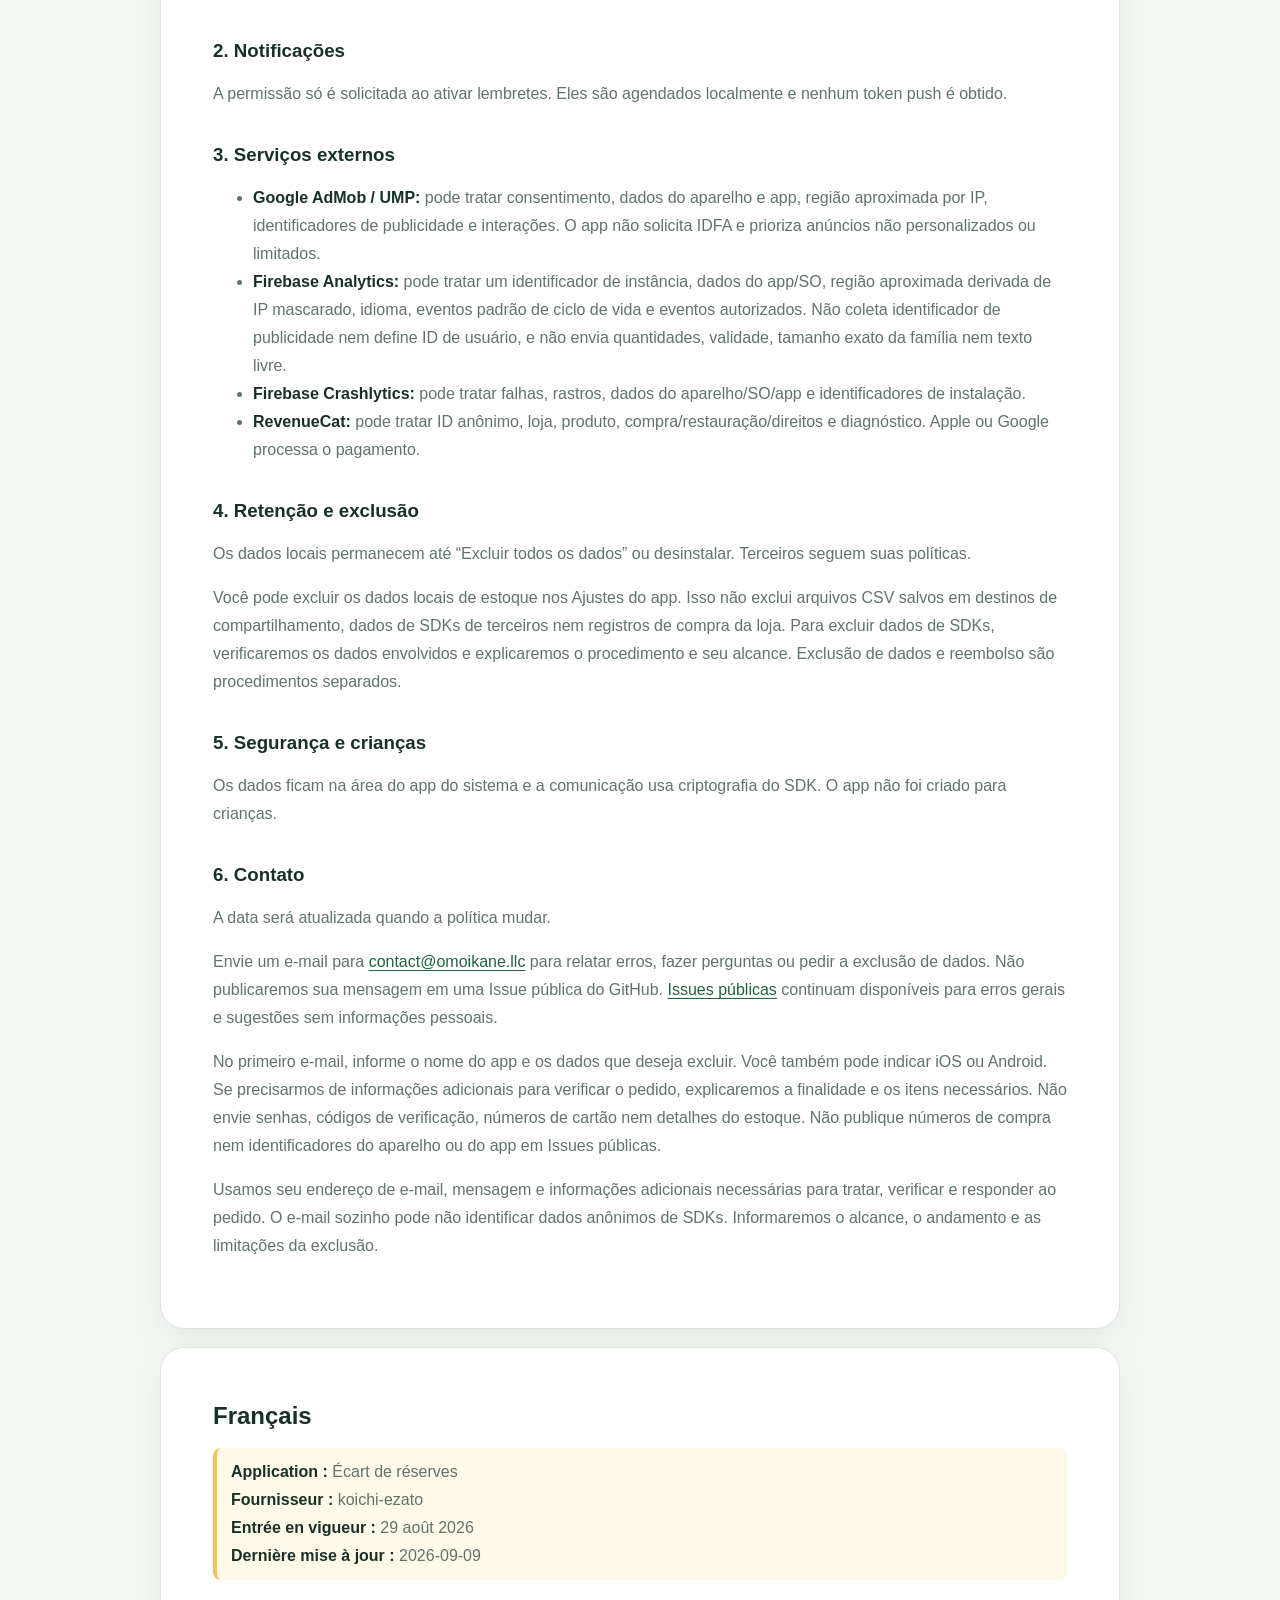
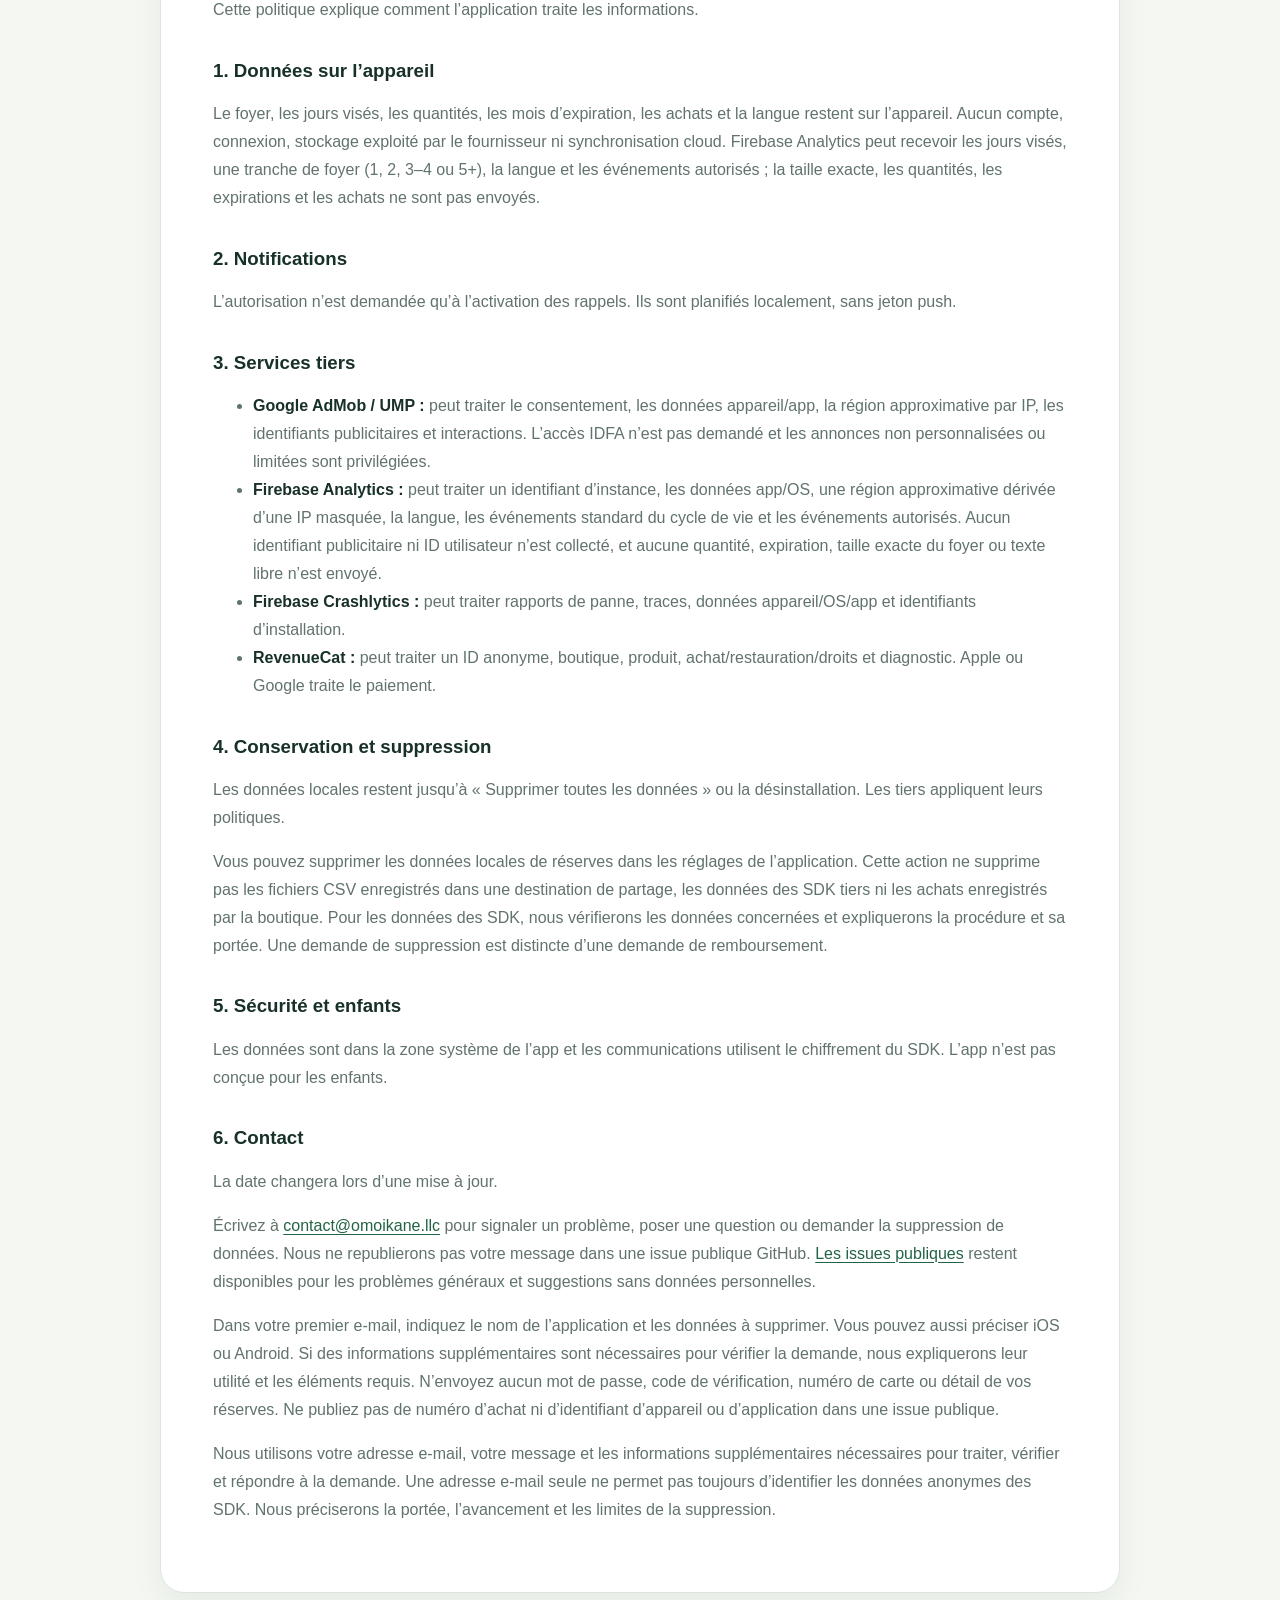
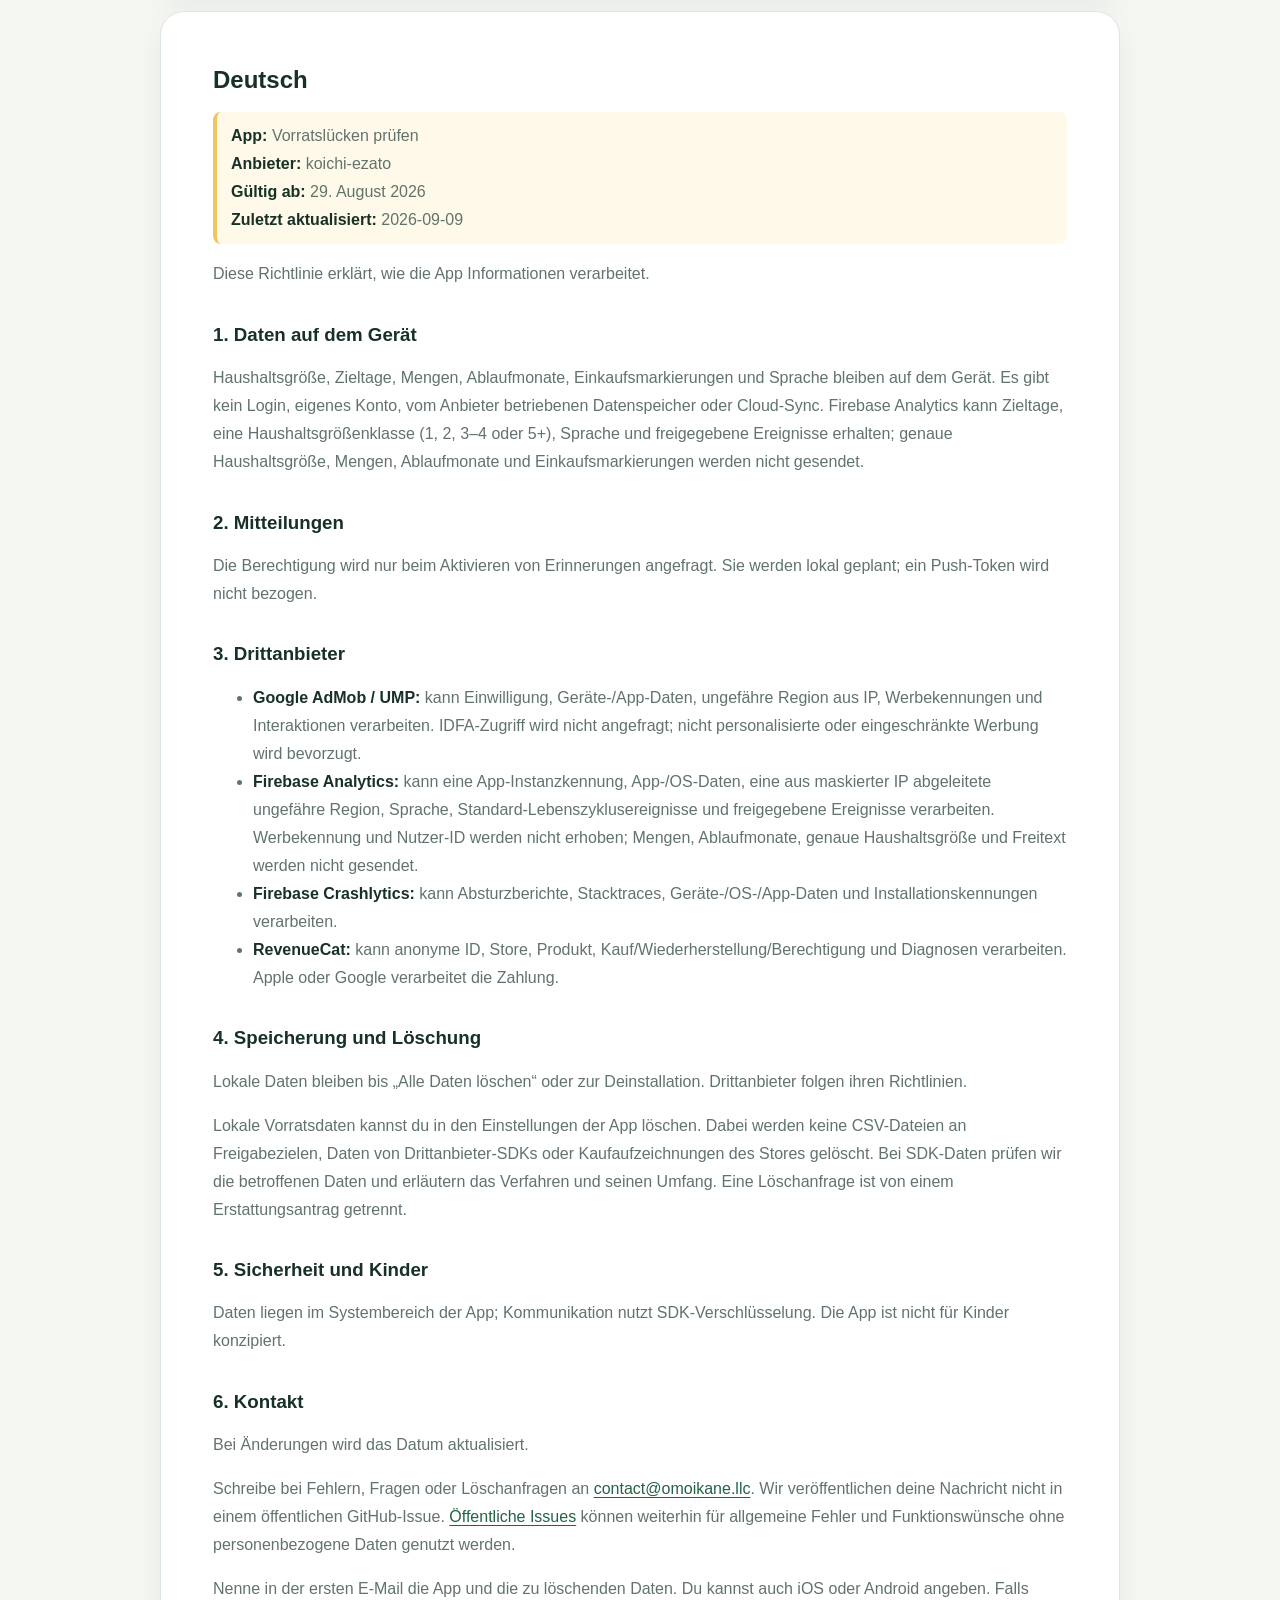
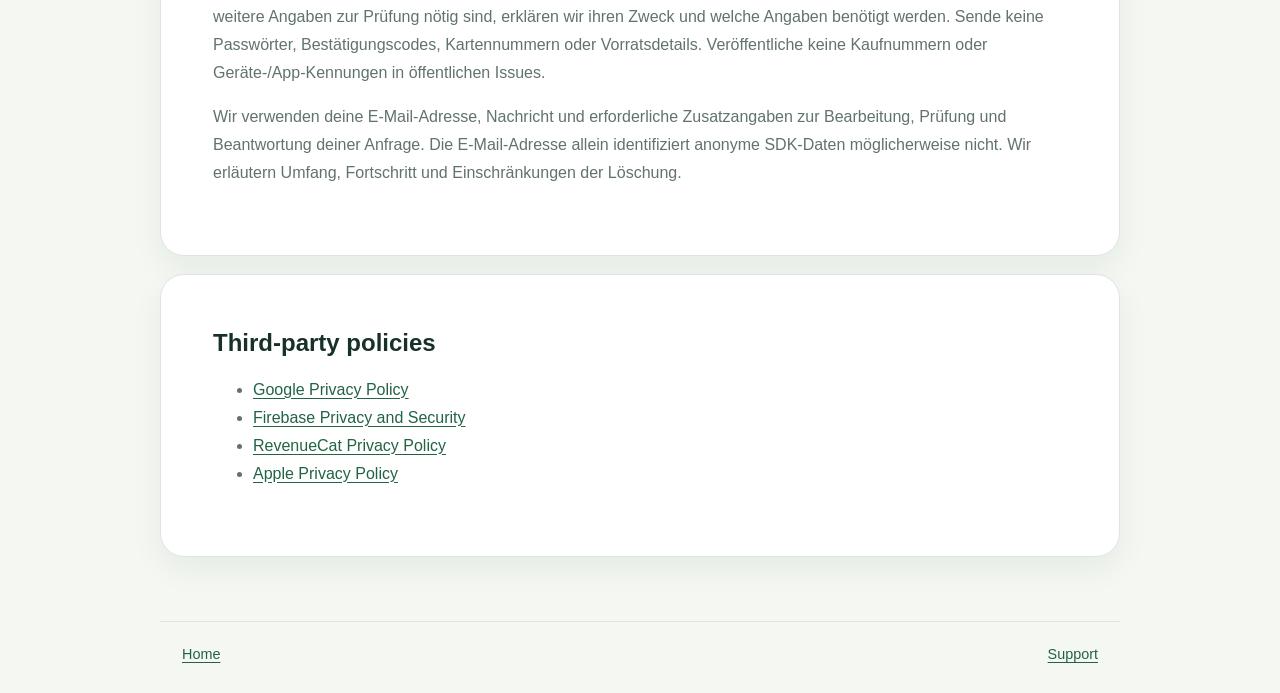
==== commit 5b310b70: "docs: publish multilingual private support and deletion guidance" ====
--- a/privacy/index.html
+++ b/privacy/index.html
@@ -10,61 +10,101 @@
 <body>
   <header class="site-header"><a class="brand" href="../">備蓄差分チェッカー</a><span class="tag">Privacy</span></header>
   <main class="content">
-    <header class="page-head"><p class="eyebrow">Privacy Policy</p><h1>プライバシーポリシー</h1><p>Effective date: August 29, 2026</p></header>
+    <header class="page-head"><p class="eyebrow">Privacy Policy</p><h1>プライバシーポリシー</h1><p>Effective date: August 29, 2026<br>Last updated: September 9, 2026</p></header>
     <nav class="language-nav" aria-label="Language"><a href="#ja">日本語</a><a href="#en">English</a><a href="#zh-hans">简体中文</a><a href="#zh-hant">繁體中文</a><a href="#es">Español</a><a href="#pt-br">Português</a><a href="#fr">Français</a><a href="#de">Deutsch</a></nav>
 
     <article class="policy" id="ja" lang="ja">
-      <h2>日本語</h2><p class="meta"><strong>アプリ名：</strong>備蓄差分チェッカー<br><strong>提供者：</strong>koichi-ezato<br><strong>制定日：</strong>2026年8月29日</p>
+      <h2>日本語</h2><p class="meta"><strong>アプリ名：</strong>備蓄差分チェッカー<br><strong>提供者：</strong>koichi-ezato<br><strong>制定日：</strong>2026年8月29日<br><strong>改訂日：</strong> 2026-09-09</p>
       <p>本ポリシーは、備蓄差分チェッカー（以下「本アプリ」）における情報の取扱いを説明します。</p>
       <h3>1. 端末内で扱う情報</h3><p>家族人数、目標日数、備蓄数量、期限月、買い物チェック、表示言語を端末内に保存します。ログイン、独自アカウント、提供者独自のサーバーへの保存、クラウド同期はありません。Firebase Analyticsには、目標日数、家族人数帯（1人、2人、3〜4人、5人以上）、表示言語、許可リストの利用イベントを送信する場合があります。家族人数の実数、備蓄数量、期限月、買い物チェックは送信しません。</p>
       <h3>2. 通知</h3><p>期限通知を有効にした場合のみ通知権限を求めます。通知は端末内で予約し、プッシュ通知トークンは取得しません。</p>
       <h3>3. 外部サービス</h3><ul><li><strong>Google AdMob / UMP：</strong>同意状態、端末・アプリ情報、IPアドレスから推定される概略地域、広告識別子、広告の表示・操作情報をGoogleが処理する場合があります。IDFAの利用許可は求めず、可能な範囲で非パーソナライズ広告または制限付き広告を使用します。</li><li><strong>Firebase Analytics：</strong>アプリインスタンス識別子、アプリ・OS情報、マスクされたIPアドレスから推定される概略地域、言語、標準のライフサイクルイベント、許可リストの利用イベントを処理する場合があります。広告識別子やユーザーIDは収集せず、備蓄量、期限月、家族人数の実数、自由入力は送信しません。</li><li><strong>Firebase Crashlytics：</strong>クラッシュ情報、スタックトレース、端末・OS・アプリ情報、インストール識別子を処理する場合があります。</li><li><strong>RevenueCat：</strong>匿名のアプリ利用者ID、ストア、商品ID、購入・復元・権利状態、関連する診断情報を処理する場合があります。決済はAppleまたはGoogleが処理します。</li></ul>
       <h3>4. 保存期間と削除</h3><p>端末内データは、設定画面で全削除するか本アプリをアンインストールするまで保存されます。予約通知は実行、解除、全削除またはアンインストールまで保存されます。外部サービスの情報は各社の方針に従います。</p>
+      <p>端末内の備蓄データは、アプリの「設定」から全削除できます。この操作では、共有先に保存したCSV、外部SDKのデータ、ストアの購入記録は削除されません。外部SDKのデータ削除については、対象を確認したうえで手続き・対応できる範囲をご案内します。削除依頼は返金申請とは別の手続きです。</p>
+
       <h3>5. 安全管理</h3><p>端末内データはOSのアプリ領域に保存します。外部サービスとの通信は各SDKが提供する暗号化通信を使用します。ただし、完全な安全性を保証するものではありません。</p>
       <h3>6. 子どものプライバシー</h3><p>本アプリは子どもを対象として設計しておらず、提供者が子どもの個人情報を意図的に収集することはありません。</p>
-      <h3>7. 変更と問い合わせ</h3><p>機能や法令の変更に応じて本ポリシーを更新し、更新日を表示します。問い合わせは<a href="https://github.com/koichi-ezato/stockpile-diff-checker-support/issues/new/choose">サポート窓口</a>から送信できます。公開Issueに個人情報や購入情報を記載しないでください。</p>
+      <h3>7. 変更と問い合わせ</h3><p>機能や法令の変更に応じて本ポリシーを更新し、更新日を表示します。</p>
+      <p>不具合、質問、データ削除のご相談は、<a href="mailto:contact@omoikane.llc">contact@omoikane.llc</a> へメールしてください。問い合わせ内容を公開GitHub Issueへ転載することはありません。個人情報を含まない一般的な不具合や機能要望は、<a href="https://github.com/koichi-ezato/stockpile-diff-checker-support/issues/new/choose">公開Issue</a>でも受け付けます。</p>
+      <p>最初のメールには、アプリ名と希望する削除対象を記載してください。必要に応じてiOS/Androidの別もお知らせください。照合に追加情報が必要な場合は、目的と必要な項目をご案内します。パスワード、認証コード、カード番号、備蓄内容は送らないでください。公開Issueには購入番号や端末・アプリ識別子も記載しないでください。</p>
+      <p>お送りいただいたメールアドレス、問い合わせ内容、必要な追加情報は、対応・照合・返信のために取り扱います。メールアドレスだけで匿名SDKデータを特定できるとは限りません。削除の対象・進捗・対応できない範囲を確認して回答します。</p>
     </article>
 
     <article class="policy" id="en" lang="en">
-      <h2>English</h2><p class="meta"><strong>App:</strong> Stockpile Gap Checker<br><strong>Provider:</strong> koichi-ezato<br><strong>Effective:</strong> August 29, 2026</p>
+      <h2>English</h2><p class="meta"><strong>App:</strong> Stockpile Gap Checker<br><strong>Provider:</strong> koichi-ezato<br><strong>Effective:</strong> August 29, 2026<br><strong>Last updated:</strong> 2026-09-09</p>
       <p>This policy explains how Stockpile Gap Checker (the “App”) handles information.</p>
       <h3>1. Data stored on your device</h3><p>The App stores household size, target days, stock quantities, expiry months, shopping checks, and display language locally. It has no login, proprietary account, provider-operated data storage, or cloud sync. Firebase Analytics may receive target days, a household-size band (1, 2, 3–4, or 5+), display language, and allow-listed usage events. Exact household size, stock quantities, expiry months, and shopping checks are not sent.</p>
       <h3>2. Notifications</h3><p>Notification permission is requested only when you enable expiry reminders. Reminders are scheduled locally, and the App does not obtain a push notification token.</p>
       <h3>3. Third-party services</h3><ul><li><strong>Google AdMob / UMP:</strong> Google may process consent status, device and app information, approximate location inferred from IP address, advertising identifiers, and ad impressions or interactions. The App does not request IDFA access and uses non-personalized or limited ads where available.</li><li><strong>Firebase Analytics:</strong> May process an app-instance identifier, app/OS information, approximate location derived from a masked IP address, language, standard lifecycle events, and allow-listed usage events. The App does not collect an advertising identifier or set a user ID, and does not send exact stock quantities, expiry months, exact household size, or free text.</li><li><strong>Firebase Crashlytics:</strong> May process crash reports, stack traces, device/OS/app information, and installation identifiers.</li><li><strong>RevenueCat:</strong> May process an anonymous app user ID, store, product ID, purchase/restoration/entitlement status, and related diagnostics. Apple or Google processes payment.</li></ul>
       <h3>4. Retention and deletion</h3><p>Local data remains until you use “Delete all data” in Settings or uninstall the App. Scheduled reminders remain until delivered, cancelled, all data is deleted, or the App is uninstalled. Third-party retention is governed by each provider’s policy.</p>
+      <p>You can delete local stockpile data from Settings in the app. This does not delete CSV files saved to a sharing destination, data held by third-party SDKs, or store purchase records. For SDK data deletion, we will identify the relevant data and explain the procedure and available scope. A deletion request is separate from a refund request.</p>
+
       <h3>5. Security</h3><p>Local data is stored in the operating system’s app area. Third-party SDKs use their provided encrypted transport. No method of storage or transmission can be guaranteed completely secure.</p>
       <h3>6. Children</h3><p>The App is not designed for children, and the provider does not intentionally collect children’s personal information.</p>
-      <h3>7. Changes and contact</h3><p>This policy may be updated when features or laws change. The revision date will be shown. Contact us through the <a href="https://github.com/koichi-ezato/stockpile-diff-checker-support/issues/new/choose">support channel</a>. Do not post personal or purchase information in a public issue.</p>
+      <h3>7. Changes and contact</h3><p>This policy may be updated when features or laws change.</p>
+      <p>Email <a href="mailto:contact@omoikane.llc">contact@omoikane.llc</a> for bugs, questions, or data deletion requests. We will not repost your message to a public GitHub issue. <a href="https://github.com/koichi-ezato/stockpile-diff-checker-support/issues/new/choose">Public issues</a> remain available for general bug reports and feature requests without personal information.</p>
+      <p>In your first email, include the app name and the data you want deleted. You may also specify iOS or Android. If further information is needed for verification, we will explain why and what is required. Do not send passwords, verification codes, card numbers, or stockpile details. Do not post purchase numbers or device/app identifiers in public issues.</p>
+      <p>We use your email address, message, and any necessary additional information to handle, verify, and respond to your request. An email address alone may not identify anonymous SDK data. We will explain the scope, progress, and any limitations of deletion.</p>
     </article>
 
     <article class="policy" id="zh-hans" lang="zh-Hans">
-      <h2>简体中文</h2><p class="meta"><strong>应用：</strong>储备差额检查<br><strong>提供者：</strong>koichi-ezato<br><strong>生效日期：</strong>2026年8月29日</p>
-      <p>本政策说明本应用如何处理信息。</p><h3>1. 设备内数据</h3><p>家庭人数、目标天数、储备数量、有效期月份、采购勾选和显示语言保存在设备内。应用没有登录、专有账户、提供者自建数据存储或云同步。Firebase Analytics可能接收目标天数、家庭人数分组（1、2、3至4、5人以上）、显示语言及获准的使用事件；不发送家庭人数实数、储备数量、有效期月份或采购勾选。</p><h3>2. 通知</h3><p>仅在启用有效期提醒时请求通知权限。提醒在设备内安排，不获取推送通知令牌。</p><h3>3. 第三方服务</h3><ul><li><strong>Google AdMob / UMP：</strong>可能处理同意状态、设备与应用信息、由IP推断的大致区域、广告标识符及广告互动。不请求IDFA权限，并尽可能使用非个性化或受限广告。</li><li><strong>Firebase Analytics：</strong>可能处理应用实例标识符、应用/系统信息、由掩码IP推断的大致区域、语言、标准生命周期事件及获准的使用事件。不收集广告标识符或设置用户ID，也不发送储备数量、有效期、家庭人数实数或自由文本。</li><li><strong>Firebase Crashlytics：</strong>可能处理崩溃报告、堆栈、设备/系统/应用信息和安装标识符。</li><li><strong>RevenueCat：</strong>可能处理匿名用户ID、商店、商品ID、购买/恢复/权益状态和诊断信息；付款由Apple或Google处理。</li></ul><h3>4. 保存与删除</h3><p>设备内数据保存至在设置中全部删除或卸载应用。第三方数据按各自政策处理。</p><h3>5. 安全与儿童</h3><p>数据保存在系统应用区域，外部通信使用SDK提供的加密传输。本应用并非面向儿童。</p><h3>6. 联系</h3><p>政策更新时会显示更新日期。请通过<a href="https://github.com/koichi-ezato/stockpile-diff-checker-support/issues/new/choose">支持渠道</a>联系。请勿在公开Issue中填写个人或购买信息。</p>
+      <h2>简体中文</h2><p class="meta"><strong>应用：</strong>储备差额检查<br><strong>提供者：</strong>koichi-ezato<br><strong>生效日期：</strong>2026年8月29日<br><strong>修订日期：</strong> 2026-09-09</p>
+      <p>本政策说明本应用如何处理信息。</p><h3>1. 设备内数据</h3><p>家庭人数、目标天数、储备数量、有效期月份、采购勾选和显示语言保存在设备内。应用没有登录、专有账户、提供者自建数据存储或云同步。Firebase Analytics可能接收目标天数、家庭人数分组（1、2、3至4、5人以上）、显示语言及获准的使用事件；不发送家庭人数实数、储备数量、有效期月份或采购勾选。</p><h3>2. 通知</h3><p>仅在启用有效期提醒时请求通知权限。提醒在设备内安排，不获取推送通知令牌。</p><h3>3. 第三方服务</h3><ul><li><strong>Google AdMob / UMP：</strong>可能处理同意状态、设备与应用信息、由IP推断的大致区域、广告标识符及广告互动。不请求IDFA权限，并尽可能使用非个性化或受限广告。</li><li><strong>Firebase Analytics：</strong>可能处理应用实例标识符、应用/系统信息、由掩码IP推断的大致区域、语言、标准生命周期事件及获准的使用事件。不收集广告标识符或设置用户ID，也不发送储备数量、有效期、家庭人数实数或自由文本。</li><li><strong>Firebase Crashlytics：</strong>可能处理崩溃报告、堆栈、设备/系统/应用信息和安装标识符。</li><li><strong>RevenueCat：</strong>可能处理匿名用户ID、商店、商品ID、购买/恢复/权益状态和诊断信息；付款由Apple或Google处理。</li></ul><h3>4. 保存与删除</h3><p>设备内数据保存至在设置中全部删除或卸载应用。第三方数据按各自政策处理。</p>
+      <p>您可以在应用“设置”中删除设备内的储备数据。此操作不会删除已保存到分享目标的CSV文件、第三方SDK数据或商店购买记录。对于SDK数据删除，我们将先核实相关数据，再说明处理方式和可处理的范围。删除申请与退款申请是不同的手续。</p>
+      <h3>5. 安全与儿童</h3><p>数据保存在系统应用区域，外部通信使用SDK提供的加密传输。本应用并非面向儿童。</p><h3>6. 联系</h3><p>政策更新时会显示更新日期。</p>
+      <p>如需报告问题、咨询或申请删除数据，请发送邮件至 <a href="mailto:contact@omoikane.llc">contact@omoikane.llc</a>。我们不会将您的邮件转发到公开的GitHub Issue。不含个人信息的一般问题和功能建议仍可通过<a href="https://github.com/koichi-ezato/stockpile-diff-checker-support/issues/new/choose">公开Issue</a>提交。</p>
+      <p>首次邮件请注明应用名称和希望删除的数据，也可说明使用iOS还是Android。如需补充信息进行核实，我们会说明用途和所需项目。请勿发送密码、验证码、银行卡号或储备明细。请勿在公开Issue中发布购买编号或设备、应用标识符。</p>
+      <p>您的邮箱地址、邮件内容及必要的补充信息仅用于处理、核实和回复申请。仅凭邮箱地址不一定能识别匿名SDK数据。我们会说明删除范围、进度及无法处理的部分。</p>
     </article>
 
     <article class="policy" id="zh-hant" lang="zh-Hant">
-      <h2>繁體中文</h2><p class="meta"><strong>應用程式：</strong>儲備差額檢查<br><strong>提供者：</strong>koichi-ezato<br><strong>生效日期：</strong>2026年8月29日</p>
-      <p>本政策說明本應用程式如何處理資訊。</p><h3>1. 裝置內資料</h3><p>家庭人數、目標天數、儲備數量、到期月份、採購勾選及顯示語言保存在裝置內。應用程式沒有登入、專有帳戶、提供者自建資料儲存或雲端同步。Firebase Analytics可能接收目標天數、家庭人數區間（1、2、3至4、5人以上）、顯示語言及核准的使用事件；不傳送家庭人數實數、儲備數量、到期月份或採購勾選。</p><h3>2. 通知</h3><p>只在啟用到期提醒時要求通知權限。提醒在裝置內排程，不取得推播通知權杖。</p><h3>3. 第三方服務</h3><ul><li><strong>Google AdMob / UMP：</strong>可能處理同意狀態、裝置與應用程式資訊、由IP推斷的大概地區、廣告識別碼及廣告互動。不要求IDFA權限，並盡可能使用非個人化或受限廣告。</li><li><strong>Firebase Analytics：</strong>可能處理應用程式執行個體識別碼、應用程式/系統資訊、由遮罩IP推斷的大概地區、語言、標準生命週期事件及核准的使用事件。不收集廣告識別碼或設定使用者ID，也不傳送儲備數量、到期月份、家庭人數實數或自由文字。</li><li><strong>Firebase Crashlytics：</strong>可能處理當機報告、堆疊、裝置/系統/應用程式資訊及安裝識別碼。</li><li><strong>RevenueCat：</strong>可能處理匿名使用者ID、商店、商品ID、購買/復原/權益狀態及診斷資訊；付款由Apple或Google處理。</li></ul><h3>4. 保存與刪除</h3><p>裝置內資料保存至在設定中全部刪除或解除安裝。第三方資料依各自政策處理。</p><h3>5. 安全與兒童</h3><p>資料保存在系統應用程式區域，外部通訊使用SDK提供的加密傳輸。本應用程式並非為兒童設計。</p><h3>6. 聯絡</h3><p>政策更新時會顯示更新日期。請透過<a href="https://github.com/koichi-ezato/stockpile-diff-checker-support/issues/new/choose">支援管道</a>聯絡。請勿在公開Issue中填寫個人或購買資訊。</p>
+      <h2>繁體中文</h2><p class="meta"><strong>應用程式：</strong>儲備差額檢查<br><strong>提供者：</strong>koichi-ezato<br><strong>生效日期：</strong>2026年8月29日<br><strong>修訂日期：</strong> 2026-09-09</p>
+      <p>本政策說明本應用程式如何處理資訊。</p><h3>1. 裝置內資料</h3><p>家庭人數、目標天數、儲備數量、到期月份、採購勾選及顯示語言保存在裝置內。應用程式沒有登入、專有帳戶、提供者自建資料儲存或雲端同步。Firebase Analytics可能接收目標天數、家庭人數區間（1、2、3至4、5人以上）、顯示語言及核准的使用事件；不傳送家庭人數實數、儲備數量、到期月份或採購勾選。</p><h3>2. 通知</h3><p>只在啟用到期提醒時要求通知權限。提醒在裝置內排程，不取得推播通知權杖。</p><h3>3. 第三方服務</h3><ul><li><strong>Google AdMob / UMP：</strong>可能處理同意狀態、裝置與應用程式資訊、由IP推斷的大概地區、廣告識別碼及廣告互動。不要求IDFA權限，並盡可能使用非個人化或受限廣告。</li><li><strong>Firebase Analytics：</strong>可能處理應用程式執行個體識別碼、應用程式/系統資訊、由遮罩IP推斷的大概地區、語言、標準生命週期事件及核准的使用事件。不收集廣告識別碼或設定使用者ID，也不傳送儲備數量、到期月份、家庭人數實數或自由文字。</li><li><strong>Firebase Crashlytics：</strong>可能處理當機報告、堆疊、裝置/系統/應用程式資訊及安裝識別碼。</li><li><strong>RevenueCat：</strong>可能處理匿名使用者ID、商店、商品ID、購買/復原/權益狀態及診斷資訊；付款由Apple或Google處理。</li></ul><h3>4. 保存與刪除</h3><p>裝置內資料保存至在設定中全部刪除或解除安裝。第三方資料依各自政策處理。</p>
+      <p>您可以在應用程式的「設定」中刪除裝置內的儲備資料。此操作不會刪除已儲存到分享目的地的CSV檔案、第三方SDK資料或商店購買紀錄。針對SDK資料刪除，我們會先核實相關資料，再說明處理方式與可處理範圍。刪除申請與退款申請是不同的程序。</p>
+      <h3>5. 安全與兒童</h3><p>資料保存在系統應用程式區域，外部通訊使用SDK提供的加密傳輸。本應用程式並非為兒童設計。</p><h3>6. 聯絡</h3><p>政策更新時會顯示更新日期。</p>
+      <p>如需回報問題、詢問或申請刪除資料，請寄信至 <a href="mailto:contact@omoikane.llc">contact@omoikane.llc</a>。我們不會將您的郵件轉貼至公開的GitHub Issue。不含個人資訊的一般問題和功能建議仍可透過<a href="https://github.com/koichi-ezato/stockpile-diff-checker-support/issues/new/choose">公開Issue</a>提交。</p>
+      <p>首次郵件請註明應用程式名稱和希望刪除的資料，也可說明使用iOS或Android。如需補充資訊以進行核實，我們會說明用途與所需項目。請勿寄送密碼、驗證碼、卡號或儲備明細。請勿在公開Issue張貼購買編號或裝置、應用程式識別碼。</p>
+      <p>您的電子郵件地址、郵件內容及必要的補充資訊僅用於處理、核實與回覆申請。僅憑電子郵件地址不一定能識別匿名SDK資料。我們會說明刪除範圍、進度及無法處理的部分。</p>
     </article>
 
     <article class="policy" id="es" lang="es">
-      <h2>Español</h2><p class="meta"><strong>Aplicación:</strong> Control de reservas<br><strong>Proveedor:</strong> koichi-ezato<br><strong>Vigencia:</strong> 29 de agosto de 2026</p>
-      <p>Esta política explica cómo la aplicación trata la información.</p><h3>1. Datos en el dispositivo</h3><p>El tamaño del hogar, los días objetivo, las cantidades, los meses de caducidad, las compras y el idioma se guardan localmente. No hay inicio de sesión, cuenta propia, almacenamiento del proveedor ni sincronización en la nube. Firebase Analytics puede recibir los días objetivo, un tramo de hogar (1, 2, 3–4 o 5+), el idioma y eventos autorizados; no se envían el tamaño exacto, las cantidades, las caducidades ni las compras.</p><h3>2. Notificaciones</h3><p>El permiso se solicita solo al activar recordatorios. Se programan localmente y no se obtiene un token push.</p><h3>3. Servicios externos</h3><ul><li><strong>Google AdMob / UMP:</strong> puede tratar consentimiento, datos del dispositivo y la app, región aproximada por IP, identificadores publicitarios e interacciones. No se solicita IDFA y se priorizan anuncios no personalizados o limitados.</li><li><strong>Firebase Analytics:</strong> puede tratar un identificador de instancia, datos de app/SO, región aproximada derivada de una IP enmascarada, idioma, eventos estándar del ciclo de vida y eventos autorizados. No recopila un identificador publicitario ni establece un ID de usuario, y no envía cantidades, caducidades, tamaño exacto del hogar ni texto libre.</li><li><strong>Firebase Crashlytics:</strong> puede tratar fallos, trazas, datos del dispositivo/SO/app e identificadores de instalación.</li><li><strong>RevenueCat:</strong> puede tratar un ID anónimo, tienda, producto, compra/restauración/derechos y diagnósticos. Apple o Google procesa el pago.</li></ul><h3>4. Conservación y borrado</h3><p>Los datos locales permanecen hasta usar “Borrar todos los datos” o desinstalar. Los terceros aplican sus propias políticas.</p><h3>5. Seguridad y menores</h3><p>Los datos se guardan en el área de la app del sistema y las comunicaciones usan el cifrado del SDK. La app no está diseñada para menores.</p><h3>6. Contacto</h3><p>Mostraremos la fecha cuando cambie la política. Contacta mediante el <a href="https://github.com/koichi-ezato/stockpile-diff-checker-support/issues/new/choose">canal de soporte</a>. No publiques datos personales o de compra en una incidencia pública.</p>
+      <h2>Español</h2><p class="meta"><strong>Aplicación:</strong> Control de reservas<br><strong>Proveedor:</strong> koichi-ezato<br><strong>Vigencia:</strong> 29 de agosto de 2026<br><strong>Última actualización:</strong> 2026-09-09</p>
+      <p>Esta política explica cómo la aplicación trata la información.</p><h3>1. Datos en el dispositivo</h3><p>El tamaño del hogar, los días objetivo, las cantidades, los meses de caducidad, las compras y el idioma se guardan localmente. No hay inicio de sesión, cuenta propia, almacenamiento del proveedor ni sincronización en la nube. Firebase Analytics puede recibir los días objetivo, un tramo de hogar (1, 2, 3–4 o 5+), el idioma y eventos autorizados; no se envían el tamaño exacto, las cantidades, las caducidades ni las compras.</p><h3>2. Notificaciones</h3><p>El permiso se solicita solo al activar recordatorios. Se programan localmente y no se obtiene un token push.</p><h3>3. Servicios externos</h3><ul><li><strong>Google AdMob / UMP:</strong> puede tratar consentimiento, datos del dispositivo y la app, región aproximada por IP, identificadores publicitarios e interacciones. No se solicita IDFA y se priorizan anuncios no personalizados o limitados.</li><li><strong>Firebase Analytics:</strong> puede tratar un identificador de instancia, datos de app/SO, región aproximada derivada de una IP enmascarada, idioma, eventos estándar del ciclo de vida y eventos autorizados. No recopila un identificador publicitario ni establece un ID de usuario, y no envía cantidades, caducidades, tamaño exacto del hogar ni texto libre.</li><li><strong>Firebase Crashlytics:</strong> puede tratar fallos, trazas, datos del dispositivo/SO/app e identificadores de instalación.</li><li><strong>RevenueCat:</strong> puede tratar un ID anónimo, tienda, producto, compra/restauración/derechos y diagnósticos. Apple o Google procesa el pago.</li></ul><h3>4. Conservación y borrado</h3><p>Los datos locales permanecen hasta usar “Borrar todos los datos” o desinstalar. Los terceros aplican sus propias políticas.</p>
+      <p>Puedes borrar los datos locales de reservas desde Ajustes en la app. Esto no elimina los CSV guardados en un destino compartido, los datos de SDK de terceros ni los registros de compra de la tienda. Para borrar datos de SDK, verificaremos cuáles corresponden y explicaremos el procedimiento y su alcance. La eliminación de datos y el reembolso son trámites distintos.</p>
+      <h3>5. Seguridad y menores</h3><p>Los datos se guardan en el área de la app del sistema y las comunicaciones usan el cifrado del SDK. La app no está diseñada para menores.</p><h3>6. Contacto</h3><p>Mostraremos la fecha cuando cambie la política.</p>
+      <p>Escribe a <a href="mailto:contact@omoikane.llc">contact@omoikane.llc</a> para informar de errores, hacer preguntas o solicitar la eliminación de datos. No publicaremos tu mensaje en una incidencia pública de GitHub. <a href="https://github.com/koichi-ezato/stockpile-diff-checker-support/issues/new/choose">Las incidencias públicas</a> siguen disponibles para errores generales y sugerencias sin información personal.</p>
+      <p>En el primer correo, indica el nombre de la app y qué datos quieres borrar. También puedes indicar iOS o Android. Si necesitamos información adicional para verificar la solicitud, explicaremos el motivo y los datos necesarios. No envíes contraseñas, códigos de verificación, números de tarjeta ni detalles de tus reservas. No publiques números de compra ni identificadores del dispositivo o de la app en incidencias públicas.</p>
+      <p>Usamos tu correo, mensaje y la información adicional necesaria para gestionar, verificar y responder a tu solicitud. El correo por sí solo puede no identificar datos anónimos de SDK. Te informaremos del alcance, el progreso y las limitaciones de la eliminación.</p>
     </article>
 
     <article class="policy" id="pt-br" lang="pt-BR">
-      <h2>Português (Brasil)</h2><p class="meta"><strong>Aplicativo:</strong> Verificador de estoque<br><strong>Fornecedor:</strong> koichi-ezato<br><strong>Vigência:</strong> 29 de agosto de 2026</p>
-      <p>Esta política explica como o aplicativo trata informações.</p><h3>1. Dados no aparelho</h3><p>Número de pessoas, dias de meta, quantidades, meses de validade, marcações de compra e idioma ficam no aparelho. Não há login, conta própria, armazenamento do fornecedor nem sincronização em nuvem. O Firebase Analytics pode receber os dias de meta, uma faixa de tamanho da família (1, 2, 3–4 ou 5+), o idioma e eventos autorizados; não envia o número exato de pessoas, quantidades, validade ou marcações de compra.</p><h3>2. Notificações</h3><p>A permissão só é solicitada ao ativar lembretes. Eles são agendados localmente e nenhum token push é obtido.</p><h3>3. Serviços externos</h3><ul><li><strong>Google AdMob / UMP:</strong> pode tratar consentimento, dados do aparelho e app, região aproximada por IP, identificadores de publicidade e interações. O app não solicita IDFA e prioriza anúncios não personalizados ou limitados.</li><li><strong>Firebase Analytics:</strong> pode tratar um identificador de instância, dados do app/SO, região aproximada derivada de IP mascarado, idioma, eventos padrão de ciclo de vida e eventos autorizados. Não coleta identificador de publicidade nem define ID de usuário, e não envia quantidades, validade, tamanho exato da família nem texto livre.</li><li><strong>Firebase Crashlytics:</strong> pode tratar falhas, rastros, dados do aparelho/SO/app e identificadores de instalação.</li><li><strong>RevenueCat:</strong> pode tratar ID anônimo, loja, produto, compra/restauração/direitos e diagnóstico. Apple ou Google processa o pagamento.</li></ul><h3>4. Retenção e exclusão</h3><p>Os dados locais permanecem até “Excluir todos os dados” ou desinstalar. Terceiros seguem suas políticas.</p><h3>5. Segurança e crianças</h3><p>Os dados ficam na área do app do sistema e a comunicação usa criptografia do SDK. O app não foi criado para crianças.</p><h3>6. Contato</h3><p>A data será atualizada quando a política mudar. Use o <a href="https://github.com/koichi-ezato/stockpile-diff-checker-support/issues/new/choose">canal de suporte</a>. Não publique dados pessoais ou de compra em uma Issue pública.</p>
+      <h2>Português (Brasil)</h2><p class="meta"><strong>Aplicativo:</strong> Verificador de estoque<br><strong>Fornecedor:</strong> koichi-ezato<br><strong>Vigência:</strong> 29 de agosto de 2026<br><strong>Última atualização:</strong> 2026-09-09</p>
+      <p>Esta política explica como o aplicativo trata informações.</p><h3>1. Dados no aparelho</h3><p>Número de pessoas, dias de meta, quantidades, meses de validade, marcações de compra e idioma ficam no aparelho. Não há login, conta própria, armazenamento do fornecedor nem sincronização em nuvem. O Firebase Analytics pode receber os dias de meta, uma faixa de tamanho da família (1, 2, 3–4 ou 5+), o idioma e eventos autorizados; não envia o número exato de pessoas, quantidades, validade ou marcações de compra.</p><h3>2. Notificações</h3><p>A permissão só é solicitada ao ativar lembretes. Eles são agendados localmente e nenhum token push é obtido.</p><h3>3. Serviços externos</h3><ul><li><strong>Google AdMob / UMP:</strong> pode tratar consentimento, dados do aparelho e app, região aproximada por IP, identificadores de publicidade e interações. O app não solicita IDFA e prioriza anúncios não personalizados ou limitados.</li><li><strong>Firebase Analytics:</strong> pode tratar um identificador de instância, dados do app/SO, região aproximada derivada de IP mascarado, idioma, eventos padrão de ciclo de vida e eventos autorizados. Não coleta identificador de publicidade nem define ID de usuário, e não envia quantidades, validade, tamanho exato da família nem texto livre.</li><li><strong>Firebase Crashlytics:</strong> pode tratar falhas, rastros, dados do aparelho/SO/app e identificadores de instalação.</li><li><strong>RevenueCat:</strong> pode tratar ID anônimo, loja, produto, compra/restauração/direitos e diagnóstico. Apple ou Google processa o pagamento.</li></ul><h3>4. Retenção e exclusão</h3><p>Os dados locais permanecem até “Excluir todos os dados” ou desinstalar. Terceiros seguem suas políticas.</p>
+      <p>Você pode excluir os dados locais de estoque nos Ajustes do app. Isso não exclui arquivos CSV salvos em destinos de compartilhamento, dados de SDKs de terceiros nem registros de compra da loja. Para excluir dados de SDKs, verificaremos os dados envolvidos e explicaremos o procedimento e seu alcance. Exclusão de dados e reembolso são procedimentos separados.</p>
+      <h3>5. Segurança e crianças</h3><p>Os dados ficam na área do app do sistema e a comunicação usa criptografia do SDK. O app não foi criado para crianças.</p><h3>6. Contato</h3><p>A data será atualizada quando a política mudar.</p>
+      <p>Envie um e-mail para <a href="mailto:contact@omoikane.llc">contact@omoikane.llc</a> para relatar erros, fazer perguntas ou pedir a exclusão de dados. Não publicaremos sua mensagem em uma Issue pública do GitHub. <a href="https://github.com/koichi-ezato/stockpile-diff-checker-support/issues/new/choose">Issues públicas</a> continuam disponíveis para erros gerais e sugestões sem informações pessoais.</p>
+      <p>No primeiro e-mail, informe o nome do app e os dados que deseja excluir. Você também pode indicar iOS ou Android. Se precisarmos de informações adicionais para verificar o pedido, explicaremos a finalidade e os itens necessários. Não envie senhas, códigos de verificação, números de cartão nem detalhes do estoque. Não publique números de compra nem identificadores do aparelho ou do app em Issues públicas.</p>
+      <p>Usamos seu endereço de e-mail, mensagem e informações adicionais necessárias para tratar, verificar e responder ao pedido. O e-mail sozinho pode não identificar dados anônimos de SDKs. Informaremos o alcance, o andamento e as limitações da exclusão.</p>
     </article>
 
     <article class="policy" id="fr" lang="fr">
-      <h2>Français</h2><p class="meta"><strong>Application :</strong> Écart de réserves<br><strong>Fournisseur :</strong> koichi-ezato<br><strong>Entrée en vigueur :</strong> 29 août 2026</p>
-      <p>Cette politique explique comment l’application traite les informations.</p><h3>1. Données sur l’appareil</h3><p>Le foyer, les jours visés, les quantités, les mois d’expiration, les achats et la langue restent sur l’appareil. Aucun compte, connexion, stockage exploité par le fournisseur ni synchronisation cloud. Firebase Analytics peut recevoir les jours visés, une tranche de foyer (1, 2, 3–4 ou 5+), la langue et les événements autorisés ; la taille exacte, les quantités, les expirations et les achats ne sont pas envoyés.</p><h3>2. Notifications</h3><p>L’autorisation n’est demandée qu’à l’activation des rappels. Ils sont planifiés localement, sans jeton push.</p><h3>3. Services tiers</h3><ul><li><strong>Google AdMob / UMP :</strong> peut traiter le consentement, les données appareil/app, la région approximative par IP, les identifiants publicitaires et interactions. L’accès IDFA n’est pas demandé et les annonces non personnalisées ou limitées sont privilégiées.</li><li><strong>Firebase Analytics :</strong> peut traiter un identifiant d’instance, les données app/OS, une région approximative dérivée d’une IP masquée, la langue, les événements standard du cycle de vie et les événements autorisés. Aucun identifiant publicitaire ni ID utilisateur n’est collecté, et aucune quantité, expiration, taille exacte du foyer ou texte libre n’est envoyé.</li><li><strong>Firebase Crashlytics :</strong> peut traiter rapports de panne, traces, données appareil/OS/app et identifiants d’installation.</li><li><strong>RevenueCat :</strong> peut traiter un ID anonyme, boutique, produit, achat/restauration/droits et diagnostic. Apple ou Google traite le paiement.</li></ul><h3>4. Conservation et suppression</h3><p>Les données locales restent jusqu’à « Supprimer toutes les données » ou la désinstallation. Les tiers appliquent leurs politiques.</p><h3>5. Sécurité et enfants</h3><p>Les données sont dans la zone système de l’app et les communications utilisent le chiffrement du SDK. L’app n’est pas conçue pour les enfants.</p><h3>6. Contact</h3><p>La date changera lors d’une mise à jour. Utilisez le <a href="https://github.com/koichi-ezato/stockpile-diff-checker-support/issues/new/choose">canal d’assistance</a>. Ne publiez aucune donnée personnelle ou d’achat dans une issue publique.</p>
+      <h2>Français</h2><p class="meta"><strong>Application :</strong> Écart de réserves<br><strong>Fournisseur :</strong> koichi-ezato<br><strong>Entrée en vigueur :</strong> 29 août 2026<br><strong>Dernière mise à jour :</strong> 2026-09-09</p>
+      <p>Cette politique explique comment l’application traite les informations.</p><h3>1. Données sur l’appareil</h3><p>Le foyer, les jours visés, les quantités, les mois d’expiration, les achats et la langue restent sur l’appareil. Aucun compte, connexion, stockage exploité par le fournisseur ni synchronisation cloud. Firebase Analytics peut recevoir les jours visés, une tranche de foyer (1, 2, 3–4 ou 5+), la langue et les événements autorisés ; la taille exacte, les quantités, les expirations et les achats ne sont pas envoyés.</p><h3>2. Notifications</h3><p>L’autorisation n’est demandée qu’à l’activation des rappels. Ils sont planifiés localement, sans jeton push.</p><h3>3. Services tiers</h3><ul><li><strong>Google AdMob / UMP :</strong> peut traiter le consentement, les données appareil/app, la région approximative par IP, les identifiants publicitaires et interactions. L’accès IDFA n’est pas demandé et les annonces non personnalisées ou limitées sont privilégiées.</li><li><strong>Firebase Analytics :</strong> peut traiter un identifiant d’instance, les données app/OS, une région approximative dérivée d’une IP masquée, la langue, les événements standard du cycle de vie et les événements autorisés. Aucun identifiant publicitaire ni ID utilisateur n’est collecté, et aucune quantité, expiration, taille exacte du foyer ou texte libre n’est envoyé.</li><li><strong>Firebase Crashlytics :</strong> peut traiter rapports de panne, traces, données appareil/OS/app et identifiants d’installation.</li><li><strong>RevenueCat :</strong> peut traiter un ID anonyme, boutique, produit, achat/restauration/droits et diagnostic. Apple ou Google traite le paiement.</li></ul><h3>4. Conservation et suppression</h3><p>Les données locales restent jusqu’à « Supprimer toutes les données » ou la désinstallation. Les tiers appliquent leurs politiques.</p>
+      <p>Vous pouvez supprimer les données locales de réserves dans les réglages de l’application. Cette action ne supprime pas les fichiers CSV enregistrés dans une destination de partage, les données des SDK tiers ni les achats enregistrés par la boutique. Pour les données des SDK, nous vérifierons les données concernées et expliquerons la procédure et sa portée. Une demande de suppression est distincte d’une demande de remboursement.</p>
+      <h3>5. Sécurité et enfants</h3><p>Les données sont dans la zone système de l’app et les communications utilisent le chiffrement du SDK. L’app n’est pas conçue pour les enfants.</p><h3>6. Contact</h3><p>La date changera lors d’une mise à jour.</p>
+      <p>Écrivez à <a href="mailto:contact@omoikane.llc">contact@omoikane.llc</a> pour signaler un problème, poser une question ou demander la suppression de données. Nous ne republierons pas votre message dans une issue publique GitHub. <a href="https://github.com/koichi-ezato/stockpile-diff-checker-support/issues/new/choose">Les issues publiques</a> restent disponibles pour les problèmes généraux et suggestions sans données personnelles.</p>
+      <p>Dans votre premier e-mail, indiquez le nom de l’application et les données à supprimer. Vous pouvez aussi préciser iOS ou Android. Si des informations supplémentaires sont nécessaires pour vérifier la demande, nous expliquerons leur utilité et les éléments requis. N’envoyez aucun mot de passe, code de vérification, numéro de carte ou détail de vos réserves. Ne publiez pas de numéro d’achat ni d’identifiant d’appareil ou d’application dans une issue publique.</p>
+      <p>Nous utilisons votre adresse e-mail, votre message et les informations supplémentaires nécessaires pour traiter, vérifier et répondre à la demande. Une adresse e-mail seule ne permet pas toujours d’identifier les données anonymes des SDK. Nous préciserons la portée, l’avancement et les limites de la suppression.</p>
     </article>
 
     <article class="policy" id="de" lang="de">
-      <h2>Deutsch</h2><p class="meta"><strong>App:</strong> Vorratslücken prüfen<br><strong>Anbieter:</strong> koichi-ezato<br><strong>Gültig ab:</strong> 29. August 2026</p>
-      <p>Diese Richtlinie erklärt, wie die App Informationen verarbeitet.</p><h3>1. Daten auf dem Gerät</h3><p>Haushaltsgröße, Zieltage, Mengen, Ablaufmonate, Einkaufsmarkierungen und Sprache bleiben auf dem Gerät. Es gibt kein Login, eigenes Konto, vom Anbieter betriebenen Datenspeicher oder Cloud-Sync. Firebase Analytics kann Zieltage, eine Haushaltsgrößenklasse (1, 2, 3–4 oder 5+), Sprache und freigegebene Ereignisse erhalten; genaue Haushaltsgröße, Mengen, Ablaufmonate und Einkaufsmarkierungen werden nicht gesendet.</p><h3>2. Mitteilungen</h3><p>Die Berechtigung wird nur beim Aktivieren von Erinnerungen angefragt. Sie werden lokal geplant; ein Push-Token wird nicht bezogen.</p><h3>3. Drittanbieter</h3><ul><li><strong>Google AdMob / UMP:</strong> kann Einwilligung, Geräte-/App-Daten, ungefähre Region aus IP, Werbekennungen und Interaktionen verarbeiten. IDFA-Zugriff wird nicht angefragt; nicht personalisierte oder eingeschränkte Werbung wird bevorzugt.</li><li><strong>Firebase Analytics:</strong> kann eine App-Instanzkennung, App-/OS-Daten, eine aus maskierter IP abgeleitete ungefähre Region, Sprache, Standard-Lebenszyklusereignisse und freigegebene Ereignisse verarbeiten. Werbekennung und Nutzer-ID werden nicht erhoben; Mengen, Ablaufmonate, genaue Haushaltsgröße und Freitext werden nicht gesendet.</li><li><strong>Firebase Crashlytics:</strong> kann Absturzberichte, Stacktraces, Geräte-/OS-/App-Daten und Installationskennungen verarbeiten.</li><li><strong>RevenueCat:</strong> kann anonyme ID, Store, Produkt, Kauf/Wiederherstellung/Berechtigung und Diagnosen verarbeiten. Apple oder Google verarbeitet die Zahlung.</li></ul><h3>4. Speicherung und Löschung</h3><p>Lokale Daten bleiben bis „Alle Daten löschen“ oder zur Deinstallation. Drittanbieter folgen ihren Richtlinien.</p><h3>5. Sicherheit und Kinder</h3><p>Daten liegen im Systembereich der App; Kommunikation nutzt SDK-Verschlüsselung. Die App ist nicht für Kinder konzipiert.</p><h3>6. Kontakt</h3><p>Bei Änderungen wird das Datum aktualisiert. Nutze den <a href="https://github.com/koichi-ezato/stockpile-diff-checker-support/issues/new/choose">Supportkanal</a>. Keine persönlichen oder Kaufdaten in öffentlichen Issues veröffentlichen.</p>
+      <h2>Deutsch</h2><p class="meta"><strong>App:</strong> Vorratslücken prüfen<br><strong>Anbieter:</strong> koichi-ezato<br><strong>Gültig ab:</strong> 29. August 2026<br><strong>Zuletzt aktualisiert:</strong> 2026-09-09</p>
+      <p>Diese Richtlinie erklärt, wie die App Informationen verarbeitet.</p><h3>1. Daten auf dem Gerät</h3><p>Haushaltsgröße, Zieltage, Mengen, Ablaufmonate, Einkaufsmarkierungen und Sprache bleiben auf dem Gerät. Es gibt kein Login, eigenes Konto, vom Anbieter betriebenen Datenspeicher oder Cloud-Sync. Firebase Analytics kann Zieltage, eine Haushaltsgrößenklasse (1, 2, 3–4 oder 5+), Sprache und freigegebene Ereignisse erhalten; genaue Haushaltsgröße, Mengen, Ablaufmonate und Einkaufsmarkierungen werden nicht gesendet.</p><h3>2. Mitteilungen</h3><p>Die Berechtigung wird nur beim Aktivieren von Erinnerungen angefragt. Sie werden lokal geplant; ein Push-Token wird nicht bezogen.</p><h3>3. Drittanbieter</h3><ul><li><strong>Google AdMob / UMP:</strong> kann Einwilligung, Geräte-/App-Daten, ungefähre Region aus IP, Werbekennungen und Interaktionen verarbeiten. IDFA-Zugriff wird nicht angefragt; nicht personalisierte oder eingeschränkte Werbung wird bevorzugt.</li><li><strong>Firebase Analytics:</strong> kann eine App-Instanzkennung, App-/OS-Daten, eine aus maskierter IP abgeleitete ungefähre Region, Sprache, Standard-Lebenszyklusereignisse und freigegebene Ereignisse verarbeiten. Werbekennung und Nutzer-ID werden nicht erhoben; Mengen, Ablaufmonate, genaue Haushaltsgröße und Freitext werden nicht gesendet.</li><li><strong>Firebase Crashlytics:</strong> kann Absturzberichte, Stacktraces, Geräte-/OS-/App-Daten und Installationskennungen verarbeiten.</li><li><strong>RevenueCat:</strong> kann anonyme ID, Store, Produkt, Kauf/Wiederherstellung/Berechtigung und Diagnosen verarbeiten. Apple oder Google verarbeitet die Zahlung.</li></ul><h3>4. Speicherung und Löschung</h3><p>Lokale Daten bleiben bis „Alle Daten löschen“ oder zur Deinstallation. Drittanbieter folgen ihren Richtlinien.</p>
+      <p>Lokale Vorratsdaten kannst du in den Einstellungen der App löschen. Dabei werden keine CSV-Dateien an Freigabezielen, Daten von Drittanbieter-SDKs oder Kaufaufzeichnungen des Stores gelöscht. Bei SDK-Daten prüfen wir die betroffenen Daten und erläutern das Verfahren und seinen Umfang. Eine Löschanfrage ist von einem Erstattungsantrag getrennt.</p>
+      <h3>5. Sicherheit und Kinder</h3><p>Daten liegen im Systembereich der App; Kommunikation nutzt SDK-Verschlüsselung. Die App ist nicht für Kinder konzipiert.</p><h3>6. Kontakt</h3><p>Bei Änderungen wird das Datum aktualisiert.</p>
+      <p>Schreibe bei Fehlern, Fragen oder Löschanfragen an <a href="mailto:contact@omoikane.llc">contact@omoikane.llc</a>. Wir veröffentlichen deine Nachricht nicht in einem öffentlichen GitHub-Issue. <a href="https://github.com/koichi-ezato/stockpile-diff-checker-support/issues/new/choose">Öffentliche Issues</a> können weiterhin für allgemeine Fehler und Funktionswünsche ohne personenbezogene Daten genutzt werden.</p>
+      <p>Nenne in der ersten E-Mail die App und die zu löschenden Daten. Du kannst auch iOS oder Android angeben. Falls weitere Angaben zur Prüfung nötig sind, erklären wir ihren Zweck und welche Angaben benötigt werden. Sende keine Passwörter, Bestätigungscodes, Kartennummern oder Vorratsdetails. Veröffentliche keine Kaufnummern oder Geräte-/App-Kennungen in öffentlichen Issues.</p>
+      <p>Wir verwenden deine E-Mail-Adresse, Nachricht und erforderliche Zusatzangaben zur Bearbeitung, Prüfung und Beantwortung deiner Anfrage. Die E-Mail-Adresse allein identifiziert anonyme SDK-Daten möglicherweise nicht. Wir erläutern Umfang, Fortschritt und Einschränkungen der Löschung.</p>
     </article>
 
     <section class="card"><h2>Third-party policies</h2><ul><li><a href="https://policies.google.com/privacy">Google Privacy Policy</a></li><li><a href="https://firebase.google.com/support/privacy">Firebase Privacy and Security</a></li><li><a href="https://www.revenuecat.com/privacy">RevenueCat Privacy Policy</a></li><li><a href="https://www.apple.com/legal/privacy/">Apple Privacy Policy</a></li></ul></section>
